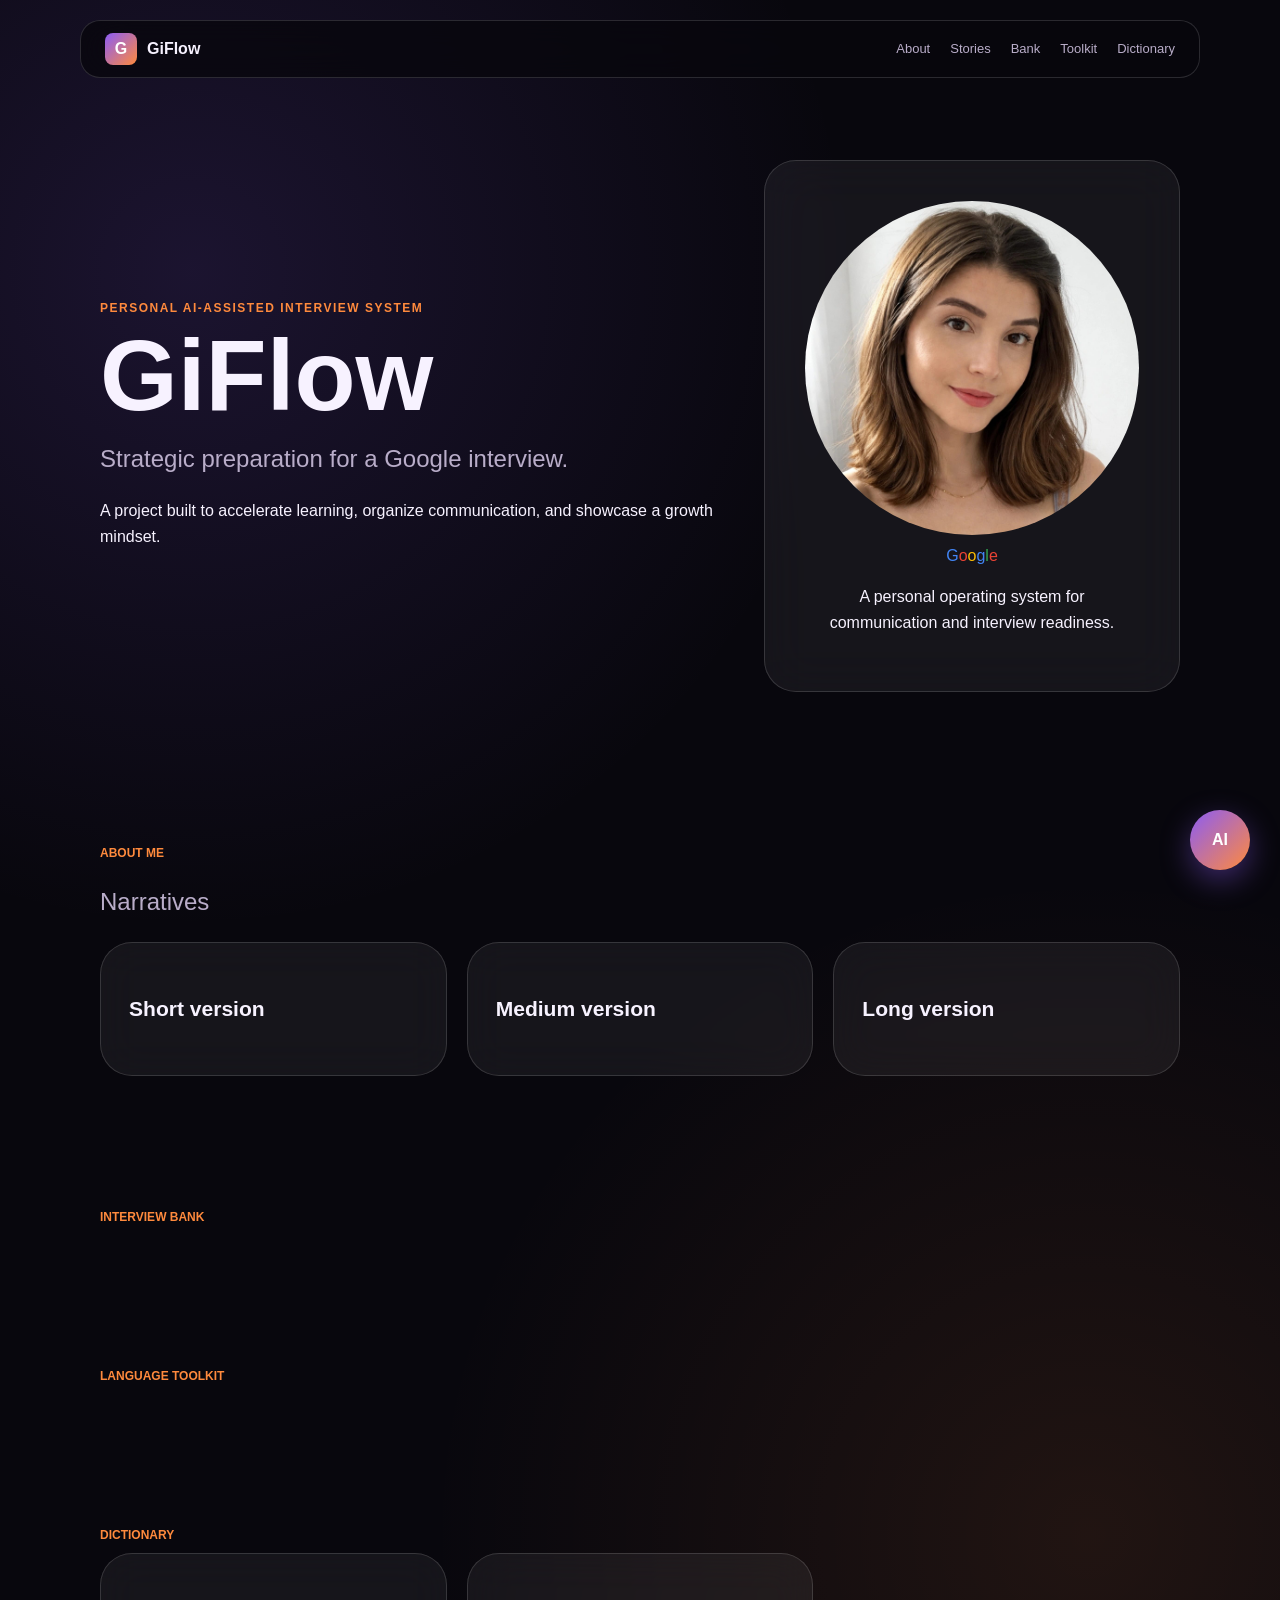
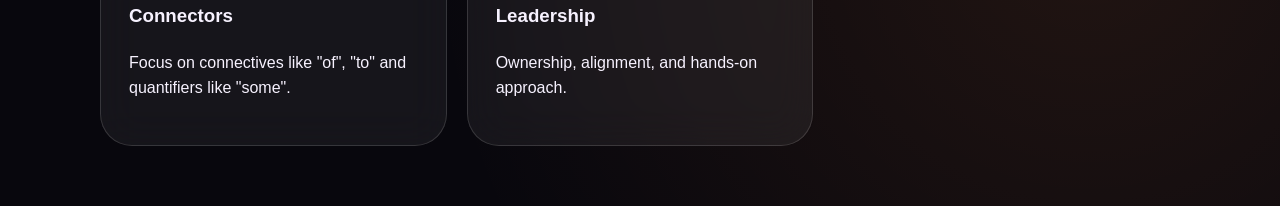
==== index.html @ 220b74be "Update index.html" ====
<!DOCTYPE html>
<html lang="en">

<head>
<meta charset="UTF-8" />
<meta name="viewport" content="width=device-width, initial-scale=1.0" />
<title>GiFlow | AI-Assisted Interview Prep</title>
<link rel="stylesheet" href="static/css/styles.css" />
</head>

<body>

<header class="topbar">
<div class="brand">
<span class="brand-icon">G</span>
<span>GiFlow</span>
</div>
<nav class="nav">
<a href="#about">About</a>
<a href="#stories">Stories</a>
<a href="#interview-bank">Bank</a>
<a href="#language-toolkit">Toolkit</a>
<a href="#dictionary">Dictionary</a>
</nav>
</header>

<main>
<section class="hero">
<div class="hero-content">
<p class="eyebrow">Personal AI-assisted interview system</p>
<h1>GiFlow</h1>
<h2>Strategic preparation for a Google interview.</h2>
<p class="hero-text">
A project built to accelerate learning, organize communication, and showcase a growth mindset.
</p>
</div>
<div class="hero-card">
<div class="profile-photo">
<img src="static/images/fotodeperfil.jpeg" alt="Geovana Calixto"
style="width:100%; height:100%; object-fit:cover; border-radius:50%;">
</div>
<div class="google-logo">
<span class="blue">G</span><span class="red">o</span><span class="yellow">o</span><span
class="blue">g</span><span class="green">l</span><span class="red">e</span>
</div>
<p>A personal operating system for communication and interview readiness.</p>
</div>
</section>

  <!-- NARRATIVAS EXPANSÍVEIS -->
<section class="section" id="about">
  <p class="section-label">About me</p>
  <h2>Narratives</h2>
  <div class="about-grid">
    <details class="glass-card">
      <summary>
        <h3>Short version</h3>
      </summary>
      <p>I am a marketing-driven builder with startup energy and social impact experience.</p>
    </details>
    <details class="glass-card">
      <summary>
        <h3>Medium version</h3>
      </summary>
      <p>UI/UX specialist with an MBA in Web3, focusing on turning ambiguity into structure.</p>
    </details>
    <details class="glass-card">
      <summary>
        <h3>Long version</h3>
      </summary>
      <p>Career development as an OS. Experience with Único Roteiro and relief efforts in RS. Specialist in product
        design and high-quality visual edits.</p>
    </details>
  </div>
</section>

<!-- INTERVIEW BANK & TOOLKIT (CONTAINERS PARA O JS) -->
<section class="section" id="interview-bank">
  <p class="section-label">Interview Bank</p>
  <div class="interview-bank-grid" id="interviewBankGrid">
    <!-- O seu arquivo app.js preencherá aqui -->
  </div>
</section>

<section class="section" id="language-toolkit">
  <p class="section-label">Language Toolkit</p>
  <div class="toolkit-grid" id="languageToolkitGrid">
    <!-- O seu arquivo app.js preencherá aqui -->
  </div>
</section>

<section class="section" id="dictionary">
  <p class="section-label">Dictionary</p>
  <div class="dictionary-grid">
    <div class="glass-card">
      <h3>Connectors</h3>
      <p>Focus on connectives like "of", "to" and quantifiers like "some".</p>
    </div>
    <div class="glass-card">
      <h3>Leadership</h3>
      <p>Ownership, alignment, and hands-on approach.</p>
    </div>
  </div>
</section>

  </main>

<!-- IA MINIMIZADA (FLUTUANTE) -->
<div id="ai-container">
<button id="ai-trigger" class="ai-trigger">
<span>AI</span>
</button>

  <section class="assistant hidden" id="assistant">
  <div class="assistant-header">
    <div class="assistant-avatar"></div>
    <div class="header-info">
      <h3>GiFlow AI</h3>
      <p>Contextual Prep</p>
    </div>
    <button id="close-ai" class="close-btn">&times;</button>
  </div>
  <div class="assistant-modes">
    <button class="mode-btn active" data-mode="bilingual">Bilingual</button>
    <button class="mode-btn" data-mode="english">English</button>
    <button class="mode-btn" data-mode="portuguese">Português</button>
    <button class="mode-btn" data-mode="translate">Translate</button>
  </div>
  <div class="assistant-messages" id="chat-messages">
    <div class="bot-message">Ready to prep!</div>
  </div>
  <form class="assistant-form" id="chat-form">
    <input type="text" id="user-input" placeholder="Ask me..." />
    <button type="submit">Send</button>
  </form>
</section>

  </div>

<script src="static/js/app.js"></script>
</body>

</html>
---- static/css/styles.css ----
:root {
  --bg: #08070d;
  --card: rgba(255, 255, 255, 0.06);
  --card-strong: rgba(255, 255, 255, 0.12);
  --text: #f7f2ff;
  --muted: #b9adc9;
  --purple: #8b5cf6;
  --orange: #ff8a3d;
  --line: rgba(255, 255, 255, 0.14);
}

* {
  box-sizing: border-box;
}

html {
  scroll-behavior: smooth;
}

body {
  margin: 0;
  font-family: 'Inter', Arial, sans-serif;
  color: var(--text);
  background:
    radial-gradient(circle at 15% 15%, rgba(139, 92, 246, 0.15), transparent 35%),
    radial-gradient(circle at 85% 85%, rgba(255, 138, 61, 0.1), transparent 35%),
    #08070d;
  line-height: 1.6;
}

/* TOPBAR / MENU */
.topbar {
  position: fixed;
  top: 20px;
  left: 50%;
  transform: translateX(-50%);
  width: min(1120px, 92%);
  z-index: 1000;
  display: flex;
  justify-content: space-between;
  align-items: center;
  padding: 12px 24px;
  border: 1px solid var(--line);
  border-radius: 20px;
  background: rgba(8, 7, 13, 0.8);
  backdrop-filter: blur(20px);
}

.brand {
  display: flex;
  align-items: center;
  gap: 10px;
  font-weight: 800;
}

.brand-icon {
  width: 32px;
  height: 32px;
  background: linear-gradient(135deg, var(--purple), var(--orange));
  border-radius: 8px;
  display: grid;
  place-items: center;
  color: white;
}

.nav {
  display: flex;
  gap: 20px;
  font-size: 13px;
}

.nav a {
  color: var(--muted);
  text-decoration: none;
  transition: 0.3s;
}

.nav a:hover {
  color: white;
}

/* HERO SECTION */
.hero {
  max-width: 1120px;
  margin: 0 auto;
  padding: 160px 20px 80px;
  display: grid;
  grid-template-columns: 1.2fr 0.8fr;
  gap: 40px;
  align-items: center;
}

.eyebrow {
  color: var(--orange);
  font-weight: 800;
  font-size: 12px;
  text-transform: uppercase;
  letter-spacing: 1.5px;
}

h1 {
  font-size: clamp(48px, 8vw, 100px);
  margin: 10px 0;
  line-height: 0.9;
}

h2 {
  font-size: 24px;
  color: var(--muted);
  font-weight: 400;
  margin-bottom: 20px;
}

/* HERO CARD & PROFILE IMAGE (AJUSTADO E CORRIGIDO) */
.hero-card {
  background: var(--card);
  border: 1px solid var(--line);
  backdrop-filter: blur(24px);
  border-radius: 32px;
  padding: 40px;
  text-align: center;
  display: flex;
  flex-direction: column;
  align-items: center;
  max-width: 420px; /* Trava para o card não esticar */
  width: 100%;
}

.profile-wrapper {
  width: 180px;
  height: 180px;
  border-radius: 50%;
  overflow: hidden; /* Essencial para manter o círculo */
  margin-bottom: 24px;
  border: 3px solid var(--purple);
  box-shadow: 0 0 30px rgba(139, 92, 246, 0.3);
  flex-shrink: 0; /* Impede que o círculo seja esmagado */
}

.profile-img {
  width: 100%;
  height: 100%;
  display: block;
  object-fit: cover; /* Garante que a foto preencha o espaço sem distorcer */
  object-position: center;
}

.google-photo {
  font-size: 32px;
  font-weight: 900;
  margin-bottom: 12px;
}

.blue { color: #4285f4; }
.red { color: #ea4335; }
.yellow { color: #fbbc05; }
.green { color: #34a853; }

/* SECTIONS & GRIDS */
.section {
  max-width: 1120px;
  margin: 0 auto;
  padding: 60px 20px;
}

.section-label {
  color: var(--orange);
  font-weight: 800;
  text-transform: uppercase;
  font-size: 12px;
  margin-bottom: 8px;
}

.about-grid,
.stories-grid,
.dictionary-grid,
.interview-bank-grid,
.toolkit-grid {
  display: grid;
  gap: 20px;
  grid-template-columns: repeat(3, 1fr);
}

/* CARDS GERAIS (ESTILO CHIC) */
.glass-card,
.story-card,
.dictionary-card {
  background: var(--card);
  border: 1px solid var(--line);
  backdrop-filter: blur(20px);
  border-radius: 32px;
  padding: 28px;
  transition: transform 0.3s ease, background 0.3s ease;
}

.story-card:hover {
  transform: translateY(-5px);
  background: var(--card-strong);
}

/* NARRATIVAS EXPANSÍVEIS (DETAILS/SUMMARY) */
details.glass-card {
  cursor: pointer;
  padding: 0;
}

summary {
  list-style: none;
  padding: 28px;
  font-weight: bold;
  font-size: 18px;
  display: flex;
  justify-content: space-between;
  align-items: center;
}

summary::-webkit-details-marker {
  display: none;
}

.details-content {
  padding: 0 28px 28px;
  color: var(--muted);
  font-size: 15px;
}

/* ASSISTENTE IA FLUTUANTE */
.ai-trigger {
  position: fixed;
  bottom: 30px;
  right: 30px;
  width: 60px;
  height: 60px;
  background: linear-gradient(135deg, var(--purple), var(--orange));
  border: none;
  border-radius: 50%;
  cursor: pointer;
  z-index: 1100;
  box-shadow: 0 10px 30px rgba(139, 92, 246, 0.4);
  color: white;
  font-weight: 900;
  font-size: 16px;
}

.assistant {
  position: fixed;
  bottom: 100px;
  right: 30px;
  width: min(360px, 90vw);
  height: 550px;
  display: flex;
  flex-direction: column;
  z-index: 1050;
  border-radius: 32px;
  background: rgba(15, 14, 22, 0.95);
  border: 1px solid var(--line);
  backdrop-filter: blur(25px);
  transition: all 0.4s cubic-bezier(0.175, 0.885, 0.32, 1.275);
}

.assistant.hidden {
  display: none;
  opacity: 0;
  transform: translateY(40px) scale(0.9);
}

.assistant-header {
  padding: 20px;
  border-bottom: 1px solid var(--line);
  display: flex;
  align-items: center;
  gap: 12px;
}

.assistant-avatar {
  width: 40px;
  height: 40px;
  border-radius: 50%;
  background: linear-gradient(var(--orange), var(--purple));
}

.assistant-modes {
  display: grid;
  grid-template-columns: repeat(2, 1fr);
  gap: 8px;
  padding: 12px;
  border-bottom: 1px solid var(--line);
}

.mode-btn {
  background: rgba(255, 255, 255, 0.05);
  border: 1px solid var(--line);
  color: var(--muted);
  border-radius: 12px;
  padding: 8px;
  cursor: pointer;
  font-size: 11px;
  font-weight: 800;
  transition: 0.2s;
}

.mode-btn.active {
  background: linear-gradient(135deg, var(--purple), var(--orange));
  border: none;
  color: white;
}

.assistant-messages {
  flex: 1;
  overflow-y: auto;
  padding: 20px;
  font-size: 14px;
}

.bot-message {
  background: rgba(139, 92, 246, 0.1);
  padding: 12px;
  border-radius: 15px;
  margin-bottom: 12px;
  border: 1px solid rgba(139, 92, 246, 0.2);
}

.assistant-form {
  padding: 15px;
  display: flex;
  gap: 8px;
  border-top: 1px solid var(--line);
}

.assistant-form input {
  flex: 1;
  background: #000;
  border: 1px solid var(--line);
  border-radius: 12px;
  color: white;
  padding: 10px;
  outline: none;
}

.assistant-form button {
  background: var(--purple);
  border: none;
  border-radius: 12px;
  color: white;
  padding: 10px 15px;
  cursor: pointer;
  font-weight: bold;
}

.close-btn {
  margin-left: auto;
  background: none;
  border: none;
  color: var(--muted);
  font-size: 24px;
  cursor: pointer;
}

/* RESPONSIVIDADE */
@media (max-width: 900px) {
  .hero {
    grid-template-columns: 1fr;
    text-align: center;
    padding-top: 120px;
  }

  .about-grid,
  .stories-grid,
  .dictionary-grid,
  .interview-bank-grid,
  .toolkit-grid {
    grid-template-columns: 1fr;
  }

  .topbar {
    padding: 10px 15px;
  }

  .nav {
    gap: 10px;
    font-size: 11px;
  }

  h1 {
    font-size: 56px;
  }
}
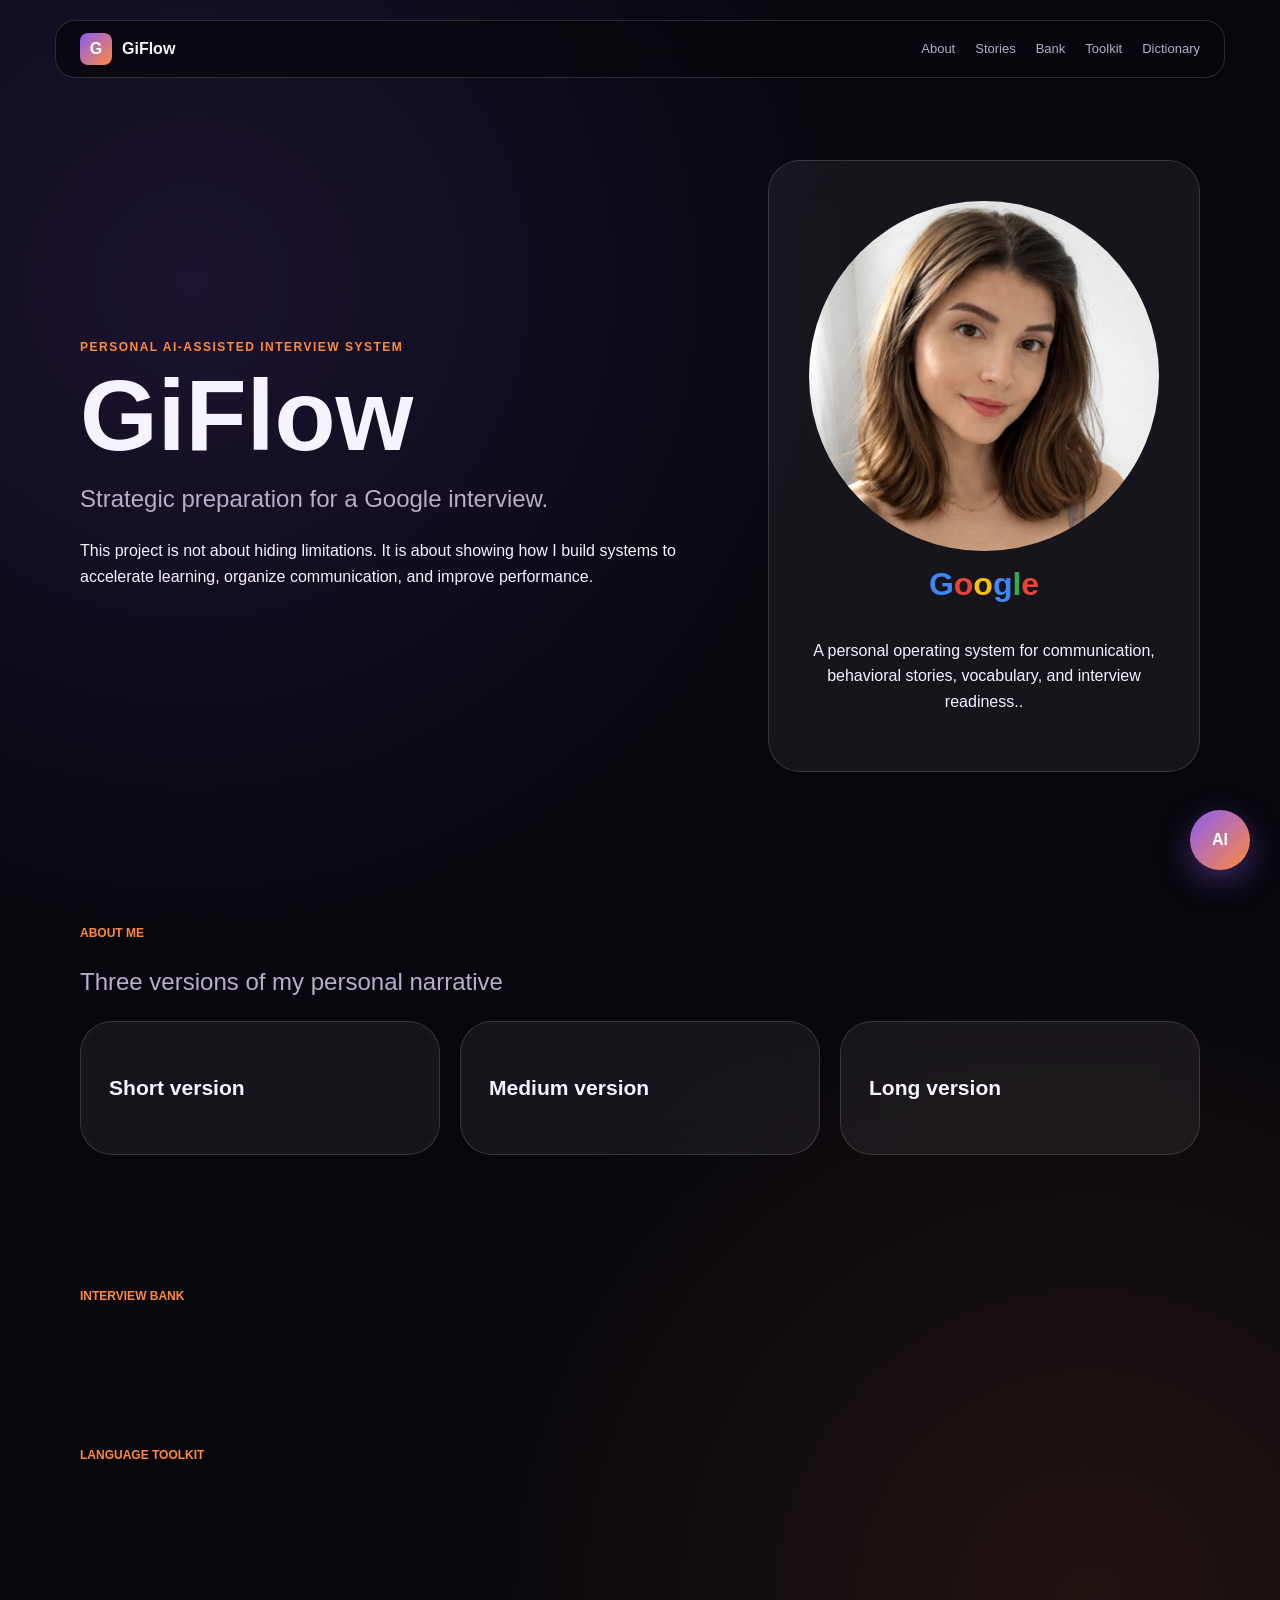
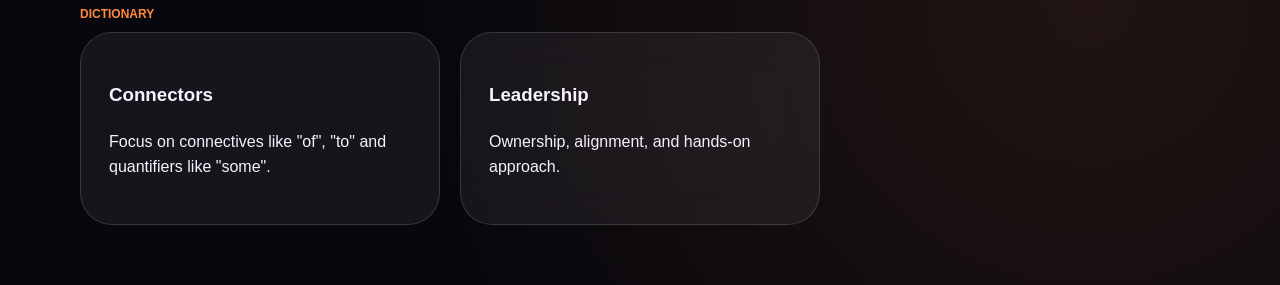
==== commit f3810065: "Revise project overview and personal narratives Updated project description and personal narrative s" ====
--- a/index.html
+++ b/index.html
@@ -31,45 +31,54 @@
 <h1>GiFlow</h1>
 <h2>Strategic preparation for a Google interview.</h2>
 <p class="hero-text">
-A project built to accelerate learning, organize communication, and showcase a growth mindset.
+ This project is not about hiding limitations. It is about showing how I build
+systems to accelerate learning, organize communication, and improve performance.
 </p>
+  
 </div>
 <div class="hero-card">
 <div class="profile-photo">
 <img src="static/images/fotodeperfil.jpeg" alt="Geovana Calixto"
 style="width:100%; height:100%; object-fit:cover; border-radius:50%;">
 </div>
+  
 <div class="google-logo">
 <span class="blue">G</span><span class="red">o</span><span class="yellow">o</span><span
 class="blue">g</span><span class="green">l</span><span class="red">e</span>
 </div>
-<p>A personal operating system for communication and interview readiness.</p>
+  
+<p>A personal operating system for communication, behavioral stories,
+          vocabulary, and interview readiness..</p>
 </div>
 </section>
 
   <!-- NARRATIVAS EXPANSÍVEIS -->
 <section class="section" id="about">
   <p class="section-label">About me</p>
-  <h2>Narratives</h2>
+  <h2>Three versions of my personal narrative</h2>
   <div class="about-grid">
     <details class="glass-card">
       <summary>
         <h3>Short version</h3>
       </summary>
-      <p>I am a marketing-driven builder with startup energy and social impact experience.</p>
+      <p> I am a marketing-driven builder with startup energy, social impact experience,
+            and a growth mindset focused on learning fast and communicating clearly..</p>
     </details>
     <details class="glass-card">
       <summary>
         <h3>Medium version</h3>
       </summary>
-      <p>UI/UX specialist with an MBA in Web3, focusing on turning ambiguity into structure.</p>
+      <p>My background connects marketing, leadership, volunteering, startup environments,
+            and an MBA in Web3. I like turning ambiguity into structure and using technology
+            to learn faster.</p>
     </details>
     <details class="glass-card">
       <summary>
         <h3>Long version</h3>
       </summary>
-      <p>Career development as an OS. Experience with Único Roteiro and relief efforts in RS. Specialist in product
-        design and high-quality visual edits.</p>
+      <p>I see career development as an operating system: goals, feedback loops, practice,
+            vocabulary, stories, and reflection. GiFlow translates that mindset into a practical
+            preparation environment..</p>
     </details>
   </div>
 </section>
--- a/static/css/styles.css
+++ b/static/css/styles.css
@@ -1,174 +1,181 @@
 :root {
-  --bg: #08070d;
-  --card: rgba(255, 255, 255, 0.06);
-  --card-strong: rgba(255, 255, 255, 0.12);
-  --text: #f7f2ff;
-  --muted: #b9adc9;
-  --purple: #8b5cf6;
-  --orange: #ff8a3d;
-  --line: rgba(255, 255, 255, 0.14);
-}
-
-* {
-  box-sizing: border-box;
+--bg: #08070d;
+--card: rgba(255, 255, 255, 0.06);
+--card-strong: rgba(255, 255, 255, 0.12);
+--text: #f7f2ff;
+--muted: #b9adc9;
+--purple: #8b5cf6;
+--orange: #ff8a3d;
+--line: rgba(255, 255, 255, 0.14);
+}
+
+{
+box-sizing: border-box;
 }
 
 html {
-  scroll-behavior: smooth;
+scroll-behavior: smooth;
 }
 
 body {
-  margin: 0;
-  font-family: 'Inter', Arial, sans-serif;
-  color: var(--text);
-  background:
-    radial-gradient(circle at 15% 15%, rgba(139, 92, 246, 0.15), transparent 35%),
-    radial-gradient(circle at 85% 85%, rgba(255, 138, 61, 0.1), transparent 35%),
-    #08070d;
-  line-height: 1.6;
+margin: 0;
+font-family: 'Inter', Arial, sans-serif;
+color: var(--text);
+background:
+radial-gradient(circle at 15% 15%, rgba(139, 92, 246, 0.15), transparent 35%),
+radial-gradient(circle at 85% 85%, rgba(255, 138, 61, 0.1), transparent 35%),
+#08070d;
+line-height: 1.6;
 }
 
 /* TOPBAR / MENU */
 .topbar {
-  position: fixed;
-  top: 20px;
-  left: 50%;
-  transform: translateX(-50%);
-  width: min(1120px, 92%);
-  z-index: 1000;
-  display: flex;
-  justify-content: space-between;
-  align-items: center;
-  padding: 12px 24px;
-  border: 1px solid var(--line);
-  border-radius: 20px;
-  background: rgba(8, 7, 13, 0.8);
-  backdrop-filter: blur(20px);
+position: fixed;
+top: 20px;
+left: 50%;
+transform: translateX(-50%);
+width: min(1120px, 92%);
+z-index: 1000;
+display: flex;
+justify-content: space-between;
+align-items: center;
+padding: 12px 24px;
+border: 1px solid var(--line);
+border-radius: 20px;
+background: rgba(8, 7, 13, 0.8);
+backdrop-filter: blur(20px);
 }
 
 .brand {
-  display: flex;
-  align-items: center;
-  gap: 10px;
-  font-weight: 800;
+display: flex;
+align-items: center;
+gap: 10px;
+font-weight: 800;
 }
 
 .brand-icon {
-  width: 32px;
-  height: 32px;
-  background: linear-gradient(135deg, var(--purple), var(--orange));
-  border-radius: 8px;
-  display: grid;
-  place-items: center;
-  color: white;
+width: 32px;
+height: 32px;
+background: linear-gradient(135deg, var(--purple), var(--orange));
+border-radius: 8px;
+display: grid;
+place-items: center;
+color: white;
 }
 
 .nav {
-  display: flex;
-  gap: 20px;
-  font-size: 13px;
+display: flex;
+gap: 20px;
+font-size: 13px;
 }
 
 .nav a {
-  color: var(--muted);
-  text-decoration: none;
-  transition: 0.3s;
+color: var(--muted);
+text-decoration: none;
+transition: 0.3s;
 }
 
 .nav a:hover {
-  color: white;
+color: white;
 }
 
 /* HERO SECTION */
 .hero {
-  max-width: 1120px;
-  margin: 0 auto;
-  padding: 160px 20px 80px;
-  display: grid;
-  grid-template-columns: 1.2fr 0.8fr;
-  gap: 40px;
-  align-items: center;
+max-width: 1120px;
+margin: 0 auto;
+padding: 160px 20px 80px;
+display: grid;
+grid-template-columns: 1.2fr 0.8fr;
+gap: 40px;
+align-items: center;
 }
 
 .eyebrow {
-  color: var(--orange);
-  font-weight: 800;
-  font-size: 12px;
-  text-transform: uppercase;
-  letter-spacing: 1.5px;
+color: var(--orange);
+font-weight: 800;
+font-size: 12px;
+text-transform: uppercase;
+letter-spacing: 1.5px;
 }
 
 h1 {
-  font-size: clamp(48px, 8vw, 100px);
-  margin: 10px 0;
-  line-height: 0.9;
+font-size: clamp(48px, 8vw, 100px);
+margin: 10px 0;
+line-height: 0.9;
 }
 
 h2 {
-  font-size: 24px;
-  color: var(--muted);
-  font-weight: 400;
-  margin-bottom: 20px;
-}
-
-/* HERO CARD & PROFILE IMAGE (AJUSTADO E CORRIGIDO) */
+font-size: 24px;
+color: var(--muted);
+font-weight: 400;
+margin-bottom: 20px;
+}
+
+/* HERO CARD & PROFILE IMAGE (O AJUSTE DA FOTO) */
 .hero-card {
-  background: var(--card);
-  border: 1px solid var(--line);
-  backdrop-filter: blur(24px);
-  border-radius: 32px;
-  padding: 40px;
-  text-align: center;
-  display: flex;
-  flex-direction: column;
-  align-items: center;
-  max-width: 420px; /* Trava para o card não esticar */
-  width: 100%;
+background: var(--card);
+border: 1px solid var(--line);
+backdrop-filter: blur(24px);
+border-radius: 32px;
+padding: 40px;
+text-align: center;
+display: flex;
+flex-direction: column;
+align-items: center;
 }
 
 .profile-wrapper {
-  width: 180px;
-  height: 180px;
-  border-radius: 50%;
-  overflow: hidden; /* Essencial para manter o círculo */
-  margin-bottom: 24px;
-  border: 3px solid var(--purple);
-  box-shadow: 0 0 30px rgba(139, 92, 246, 0.3);
-  flex-shrink: 0; /* Impede que o círculo seja esmagado */
+width: 180px;
+height: 180px;
+border-radius: 50%;
+overflow: hidden;
+margin-bottom: 24px;
+border: 3px solid var(--purple);
+box-shadow: 0 0 30px rgba(139, 92, 246, 0.3);
 }
 
 .profile-img {
-  width: 100%;
-  height: 100%;
-  display: block;
-  object-fit: cover; /* Garante que a foto preencha o espaço sem distorcer */
-  object-position: center;
-}
-
-.google-photo {
-  font-size: 32px;
-  font-weight: 900;
-  margin-bottom: 12px;
-}
-
-.blue { color: #4285f4; }
-.red { color: #ea4335; }
-.yellow { color: #fbbc05; }
-.green { color: #34a853; }
+width: 100%;
+height: 100%;
+object-fit: cover;
+object-position: center;
+}
+
+.google-logo {
+font-size: 32px;
+font-weight: 900;
+margin-bottom: 12px;
+}
+
+.blue {
+color: #4285f4;
+}
+
+.red {
+color: #ea4335;
+}
+
+.yellow {
+color: #fbbc05;
+}
+
+.green {
+color: #34a853;
+}
 
 /* SECTIONS & GRIDS */
 .section {
-  max-width: 1120px;
-  margin: 0 auto;
-  padding: 60px 20px;
+max-width: 1120px;
+margin: 0 auto;
+padding: 60px 20px;
 }
 
 .section-label {
-  color: var(--orange);
-  font-weight: 800;
-  text-transform: uppercase;
-  font-size: 12px;
-  margin-bottom: 8px;
+color: var(--orange);
+font-weight: 800;
+text-transform: uppercase;
+font-size: 12px;
+margin-bottom: 8px;
 }
 
 .about-grid,
@@ -176,212 +183,213 @@
 .dictionary-grid,
 .interview-bank-grid,
 .toolkit-grid {
-  display: grid;
-  gap: 20px;
-  grid-template-columns: repeat(3, 1fr);
+display: grid;
+gap: 20px;
+grid-template-columns: repeat(3, 1fr);
 }
 
 /* CARDS GERAIS (ESTILO CHIC) */
 .glass-card,
 .story-card,
 .dictionary-card {
-  background: var(--card);
-  border: 1px solid var(--line);
-  backdrop-filter: blur(20px);
-  border-radius: 32px;
-  padding: 28px;
-  transition: transform 0.3s ease, background 0.3s ease;
+background: var(--card);
+border: 1px solid var(--line);
+backdrop-filter: blur(20px);
+border-radius: 32px;
+padding: 28px;
+transition: transform 0.3s ease, background 0.3s ease;
 }
 
 .story-card:hover {
-  transform: translateY(-5px);
-  background: var(--card-strong);
+transform: translateY(-5px);
+background: var(--card-strong);
 }
 
 /* NARRATIVAS EXPANSÍVEIS (DETAILS/SUMMARY) */
 details.glass-card {
-  cursor: pointer;
-  padding: 0;
+cursor: pointer;
+padding: 0;
 }
 
 summary {
-  list-style: none;
-  padding: 28px;
-  font-weight: bold;
-  font-size: 18px;
-  display: flex;
-  justify-content: space-between;
-  align-items: center;
+list-style: none;
+padding: 28px;
+font-weight: bold;
+font-size: 18px;
+display: flex;
+justify-content: space-between;
+align-items: center;
 }
 
 summary::-webkit-details-marker {
-  display: none;
+display: none;
 }
 
 .details-content {
-  padding: 0 28px 28px;
-  color: var(--muted);
-  font-size: 15px;
-}
-
-/* ASSISTENTE IA FLUTUANTE */
+padding: 0 28px 28px;
+color: var(--muted);
+font-size: 15px;
+}
+
+/* ASSISTENTE IA FLUTUANTE (MAXIMIZA/MINIMIZA) */
 .ai-trigger {
-  position: fixed;
-  bottom: 30px;
-  right: 30px;
-  width: 60px;
-  height: 60px;
-  background: linear-gradient(135deg, var(--purple), var(--orange));
-  border: none;
-  border-radius: 50%;
-  cursor: pointer;
-  z-index: 1100;
-  box-shadow: 0 10px 30px rgba(139, 92, 246, 0.4);
-  color: white;
-  font-weight: 900;
-  font-size: 16px;
+position: fixed;
+bottom: 30px;
+right: 30px;
+width: 60px;
+height: 60px;
+background: linear-gradient(135deg, var(--purple), var(--orange));
+border: none;
+border-radius: 50%;
+cursor: pointer;
+z-index: 1100;
+box-shadow: 0 10px 30px rgba(139, 92, 246, 0.4);
+color: white;
+font-weight: 900;
+font-size: 16px;
 }
 
 .assistant {
-  position: fixed;
-  bottom: 100px;
-  right: 30px;
-  width: min(360px, 90vw);
-  height: 550px;
-  display: flex;
-  flex-direction: column;
-  z-index: 1050;
-  border-radius: 32px;
-  background: rgba(15, 14, 22, 0.95);
-  border: 1px solid var(--line);
-  backdrop-filter: blur(25px);
-  transition: all 0.4s cubic-bezier(0.175, 0.885, 0.32, 1.275);
+position: fixed;
+bottom: 100px;
+right: 30px;
+width: min(360px, 90vw);
+height: 550px;
+display: flex;
+flex-direction: column;
+z-index: 1050;
+border-radius: 32px;
+background: rgba(15, 14, 22, 0.95);
+border: 1px solid var(--line);
+backdrop-filter: blur(25px);
+transition: all 0.4s cubic-bezier(0.175, 0.885, 0.32, 1.275);
 }
 
 .assistant.hidden {
-  display: none;
-  opacity: 0;
-  transform: translateY(40px) scale(0.9);
+display: none;
+opacity: 0;
+transform: translateY(40px) scale(0.9);
 }
 
 .assistant-header {
-  padding: 20px;
-  border-bottom: 1px solid var(--line);
-  display: flex;
-  align-items: center;
-  gap: 12px;
+padding: 20px;
+border-bottom: 1px solid var(--line);
+display: flex;
+align-items: center;
+gap: 12px;
 }
 
 .assistant-avatar {
-  width: 40px;
-  height: 40px;
-  border-radius: 50%;
-  background: linear-gradient(var(--orange), var(--purple));
-}
-
+width: 40px;
+height: 40px;
+border-radius: 50%;
+background: linear-gradient(var(--orange), var(--purple));
+}
+
+/* BOTÕES DE IDIOMA (GRID AJUSTADO) */
 .assistant-modes {
-  display: grid;
-  grid-template-columns: repeat(2, 1fr);
-  gap: 8px;
-  padding: 12px;
-  border-bottom: 1px solid var(--line);
+display: grid;
+grid-template-columns: repeat(2, 1fr);
+gap: 8px;
+padding: 12px;
+border-bottom: 1px solid var(--line);
 }
 
 .mode-btn {
-  background: rgba(255, 255, 255, 0.05);
-  border: 1px solid var(--line);
-  color: var(--muted);
-  border-radius: 12px;
-  padding: 8px;
-  cursor: pointer;
-  font-size: 11px;
-  font-weight: 800;
-  transition: 0.2s;
+background: rgba(255, 255, 255, 0.05);
+border: 1px solid var(--line);
+color: var(--muted);
+border-radius: 12px;
+padding: 8px;
+cursor: pointer;
+font-size: 11px;
+font-weight: 800;
+transition: 0.2s;
 }
 
 .mode-btn.active {
-  background: linear-gradient(135deg, var(--purple), var(--orange));
-  border: none;
-  color: white;
+background: linear-gradient(135deg, var(--purple), var(--orange));
+border: none;
+color: white;
 }
 
 .assistant-messages {
-  flex: 1;
-  overflow-y: auto;
-  padding: 20px;
-  font-size: 14px;
+flex: 1;
+overflow-y: auto;
+padding: 20px;
+font-size: 14px;
 }
 
 .bot-message {
-  background: rgba(139, 92, 246, 0.1);
-  padding: 12px;
-  border-radius: 15px;
-  margin-bottom: 12px;
-  border: 1px solid rgba(139, 92, 246, 0.2);
+background: rgba(139, 92, 246, 0.1);
+padding: 12px;
+border-radius: 15px;
+margin-bottom: 12px;
+border: 1px solid rgba(139, 92, 246, 0.2);
 }
 
 .assistant-form {
-  padding: 15px;
-  display: flex;
-  gap: 8px;
-  border-top: 1px solid var(--line);
+padding: 15px;
+display: flex;
+gap: 8px;
+border-top: 1px solid var(--line);
 }
 
 .assistant-form input {
-  flex: 1;
-  background: #000;
-  border: 1px solid var(--line);
-  border-radius: 12px;
-  color: white;
-  padding: 10px;
-  outline: none;
+flex: 1;
+background: #000;
+border: 1px solid var(--line);
+border-radius: 12px;
+color: white;
+padding: 10px;
+outline: none;
 }
 
 .assistant-form button {
-  background: var(--purple);
-  border: none;
-  border-radius: 12px;
-  color: white;
-  padding: 10px 15px;
-  cursor: pointer;
-  font-weight: bold;
+background: var(--purple);
+border: none;
+border-radius: 12px;
+color: white;
+padding: 10px 15px;
+cursor: pointer;
+font-weight: bold;
 }
 
 .close-btn {
-  margin-left: auto;
-  background: none;
-  border: none;
-  color: var(--muted);
-  font-size: 24px;
-  cursor: pointer;
+margin-left: auto;
+background: none;
+border: none;
+color: var(--muted);
+font-size: 24px;
+cursor: pointer;
 }
 
 /* RESPONSIVIDADE */
 @media (max-width: 900px) {
-  .hero {
-    grid-template-columns: 1fr;
-    text-align: center;
-    padding-top: 120px;
-  }
-
-  .about-grid,
-  .stories-grid,
-  .dictionary-grid,
-  .interview-bank-grid,
-  .toolkit-grid {
-    grid-template-columns: 1fr;
-  }
-
-  .topbar {
-    padding: 10px 15px;
-  }
-
-  .nav {
-    gap: 10px;
-    font-size: 11px;
-  }
-
-  h1 {
-    font-size: 56px;
-  }
-}
+.hero {
+grid-template-columns: 1fr;
+text-align: center;
+padding-top: 120px;
+}
+
+.about-grid,
+.stories-grid,
+.dictionary-grid,
+.interview-bank-grid,
+.toolkit-grid {
+grid-template-columns: 1fr;
+}
+
+.topbar {
+padding: 10px 15px;
+}
+
+.nav {
+gap: 10px;
+font-size: 11px;
+}
+
+h1 {
+font-size: 56px;
+}
+}
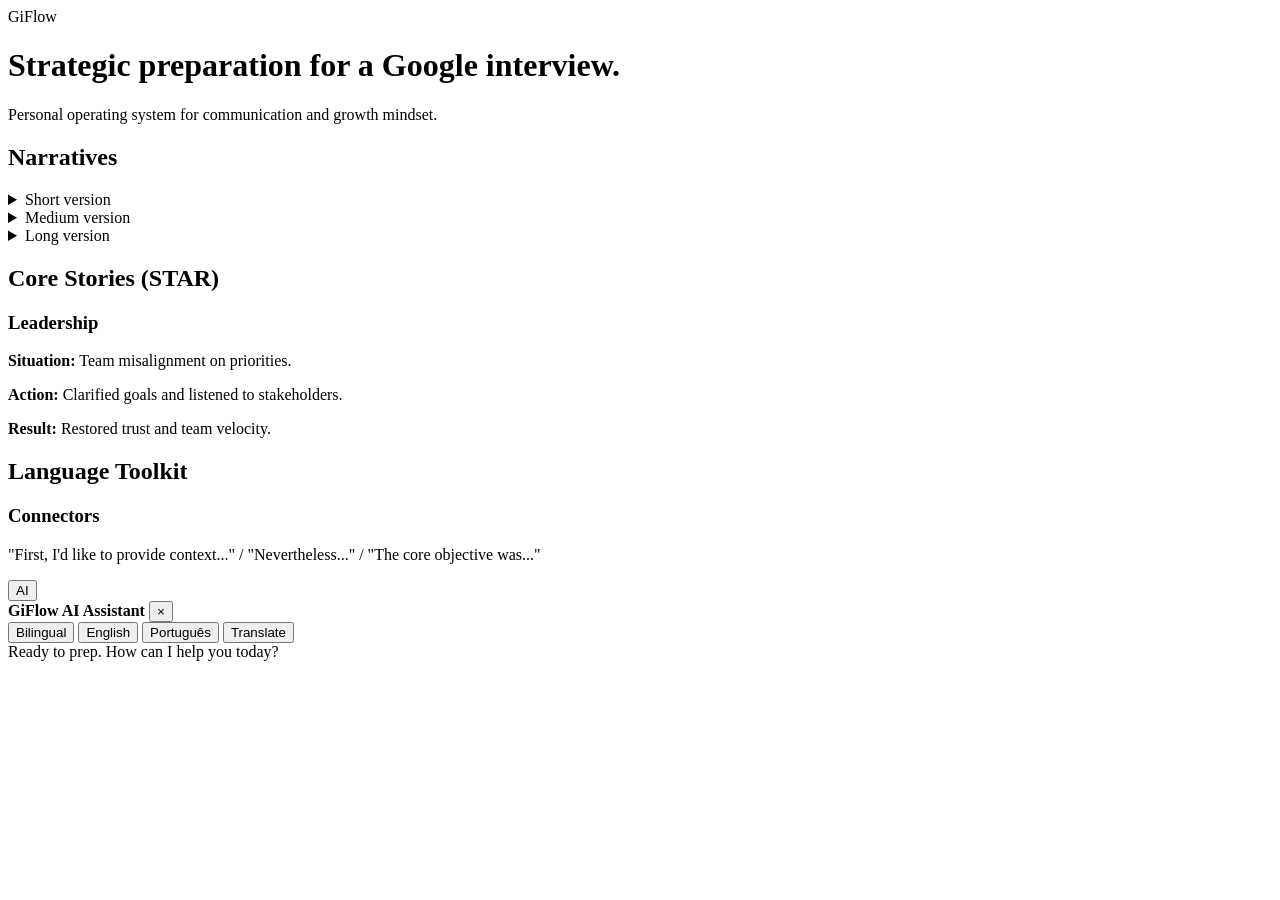
==== commit 38bc55e2: "Update index.html" ====
--- a/index.html
+++ b/index.html
@@ -1,152 +1,85 @@
 <!DOCTYPE html>
 <html lang="en">
-
 <head>
-<meta charset="UTF-8" />
-<meta name="viewport" content="width=device-width, initial-scale=1.0" />
-<title>GiFlow | AI-Assisted Interview Prep</title>
-<link rel="stylesheet" href="static/css/styles.css" />
+    <meta charset="UTF-8">
+    <meta name="viewport" content="width=device-width, initial-scale=1.0">
+    <title>GiFlow | Google Prep OS</title>
+    <link rel="stylesheet" href="style.css">
 </head>
-
 <body>
 
-<header class="topbar">
-<div class="brand">
-<span class="brand-icon">G</span>
-<span>GiFlow</span>
-</div>
-<nav class="nav">
-<a href="#about">About</a>
-<a href="#stories">Stories</a>
-<a href="#interview-bank">Bank</a>
-<a href="#language-toolkit">Toolkit</a>
-<a href="#dictionary">Dictionary</a>
-</nav>
-</header>
+    <header class="main-header">
+        <div class="brand">GiFlow</div>
+        <h1>Strategic preparation for a Google interview.</h1>
+        <p class="hero-desc">Personal operating system for communication and growth mindset.</p>
+    </header>
 
-<main>
-<section class="hero">
-<div class="hero-content">
-<p class="eyebrow">Personal AI-assisted interview system</p>
-<h1>GiFlow</h1>
-<h2>Strategic preparation for a Google interview.</h2>
-<p class="hero-text">
- This project is not about hiding limitations. It is about showing how I build
-systems to accelerate learning, organize communication, and improve performance.
-</p>
-  
-</div>
-<div class="hero-card">
-<div class="profile-photo">
-<img src="static/images/fotodeperfil.jpeg" alt="Geovana Calixto"
-style="width:100%; height:100%; object-fit:cover; border-radius:50%;">
-</div>
-  
-<div class="google-logo">
-<span class="blue">G</span><span class="red">o</span><span class="yellow">o</span><span
-class="blue">g</span><span class="green">l</span><span class="red">e</span>
-</div>
-  
-<p>A personal operating system for communication, behavioral stories,
-          vocabulary, and interview readiness..</p>
-</div>
-</section>
+    <main class="content-container">
+        <section class="section">
+            <h2 class="label">Narratives</h2>
+            
+            <details class="expand-card">
+                <summary>Short version</summary>
+                <div class="card-body">
+                    <p>I am a marketing-driven builder with startup energy, social impact experience, and a growth mindset focused on learning fast.</p>
+                </div>
+            </details>
 
-  <!-- NARRATIVAS EXPANSÍVEIS -->
-<section class="section" id="about">
-  <p class="section-label">About me</p>
-  <h2>Three versions of my personal narrative</h2>
-  <div class="about-grid">
-    <details class="glass-card">
-      <summary>
-        <h3>Short version</h3>
-      </summary>
-      <p> I am a marketing-driven builder with startup energy, social impact experience,
-            and a growth mindset focused on learning fast and communicating clearly..</p>
-    </details>
-    <details class="glass-card">
-      <summary>
-        <h3>Medium version</h3>
-      </summary>
-      <p>My background connects marketing, leadership, volunteering, startup environments,
-            and an MBA in Web3. I like turning ambiguity into structure and using technology
-            to learn faster.</p>
-    </details>
-    <details class="glass-card">
-      <summary>
-        <h3>Long version</h3>
-      </summary>
-      <p>I see career development as an operating system: goals, feedback loops, practice,
-            vocabulary, stories, and reflection. GiFlow translates that mindset into a practical
-            preparation environment..</p>
-    </details>
-  </div>
-</section>
+            <details class="expand-card">
+                <summary>Medium version</summary>
+                <div class="card-body">
+                    <p>My background connects marketing, leadership, and volunteering. With an MBA in Web3, I like turning ambiguity into structure and scale.</p>
+                </div>
+            </details>
 
-<!-- INTERVIEW BANK & TOOLKIT (CONTAINERS PARA O JS) -->
-<section class="section" id="interview-bank">
-  <p class="section-label">Interview Bank</p>
-  <div class="interview-bank-grid" id="interviewBankGrid">
-    <!-- O seu arquivo app.js preencherá aqui -->
-  </div>
-</section>
+            <details class="expand-card">
+                <summary>Long version</summary>
+                <div class="card-body">
+                    <p>I see career development as an OS. From rebranding Único Roteiro to leading humanitarian design efforts in RS, I specialize in UI/UX and strategic product growth.</p>
+                </div>
+            </details>
+        </section>
 
-<section class="section" id="language-toolkit">
-  <p class="section-label">Language Toolkit</p>
-  <div class="toolkit-grid" id="languageToolkitGrid">
-    <!-- O seu arquivo app.js preencherá aqui -->
-  </div>
-</section>
+        <section class="section">
+            <h2 class="label">Core Stories (STAR)</h2>
+            <div class="grid-layout">
+                <div class="static-card">
+                    <h3>Leadership</h3>
+                    <p><strong>Situation:</strong> Team misalignment on priorities.</p>
+                    <p><strong>Action:</strong> Clarified goals and listened to stakeholders.</p>
+                    <p><strong>Result:</strong> Restored trust and team velocity.</p>
+                </div>
+            </div>
+        </section>
 
-<section class="section" id="dictionary">
-  <p class="section-label">Dictionary</p>
-  <div class="dictionary-grid">
-    <div class="glass-card">
-      <h3>Connectors</h3>
-      <p>Focus on connectives like "of", "to" and quantifiers like "some".</p>
+        <section class="section">
+            <h2 class="label">Language Toolkit</h2>
+            <div class="grid-layout">
+                <div class="static-card">
+                    <h3>Connectors</h3>
+                    <p>"First, I'd like to provide context..." / "Nevertheless..." / "The core objective was..."</p>
+                </div>
+            </div>
+        </section>
+    </main>
+
+    <div id="ai-wrapper">
+        <button id="ai-btn" class="ai-trigger-icon">AI</button>
+        <div id="ai-window" class="ai-panel hidden">
+            <div class="ai-header">
+                <strong>GiFlow AI Assistant</strong>
+                <button id="ai-close">&times;</button>
+            </div>
+            <div class="ai-modes">
+                <button class="m-btn active">Bilingual</button>
+                <button class="m-btn">English</button>
+                <button class="m-btn">Português</button>
+                <button class="m-btn">Translate</button>
+            </div>
+            <div class="ai-chat">Ready to prep. How can I help you today?</div>
+        </div>
     </div>
-    <div class="glass-card">
-      <h3>Leadership</h3>
-      <p>Ownership, alignment, and hands-on approach.</p>
-    </div>
-  </div>
-</section>
 
-  </main>
-
-<!-- IA MINIMIZADA (FLUTUANTE) -->
-<div id="ai-container">
-<button id="ai-trigger" class="ai-trigger">
-<span>AI</span>
-</button>
-
-  <section class="assistant hidden" id="assistant">
-  <div class="assistant-header">
-    <div class="assistant-avatar"></div>
-    <div class="header-info">
-      <h3>GiFlow AI</h3>
-      <p>Contextual Prep</p>
-    </div>
-    <button id="close-ai" class="close-btn">&times;</button>
-  </div>
-  <div class="assistant-modes">
-    <button class="mode-btn active" data-mode="bilingual">Bilingual</button>
-    <button class="mode-btn" data-mode="english">English</button>
-    <button class="mode-btn" data-mode="portuguese">Português</button>
-    <button class="mode-btn" data-mode="translate">Translate</button>
-  </div>
-  <div class="assistant-messages" id="chat-messages">
-    <div class="bot-message">Ready to prep!</div>
-  </div>
-  <form class="assistant-form" id="chat-form">
-    <input type="text" id="user-input" placeholder="Ask me..." />
-    <button type="submit">Send</button>
-  </form>
-</section>
-
-  </div>
-
-<script src="static/js/app.js"></script>
+    <script src="app.js"></script>
 </body>
-
-</html> 
+</html>
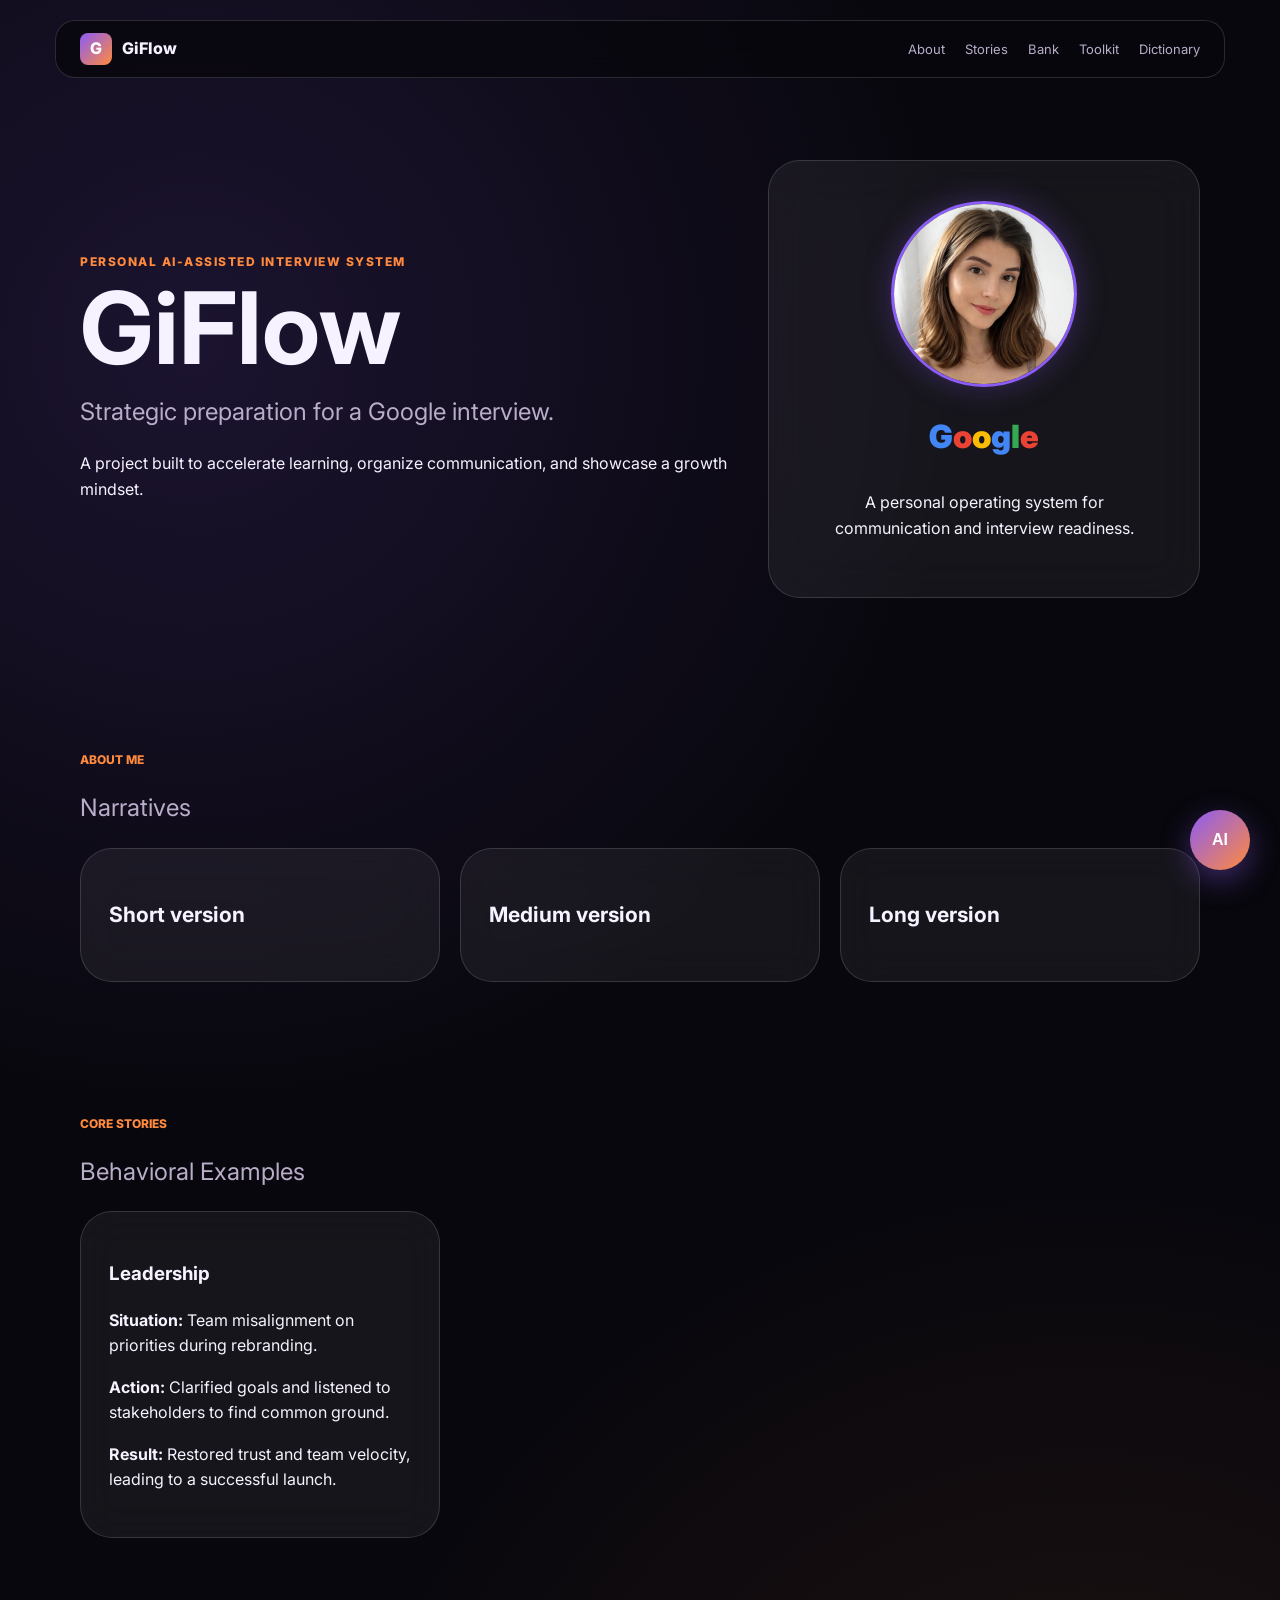
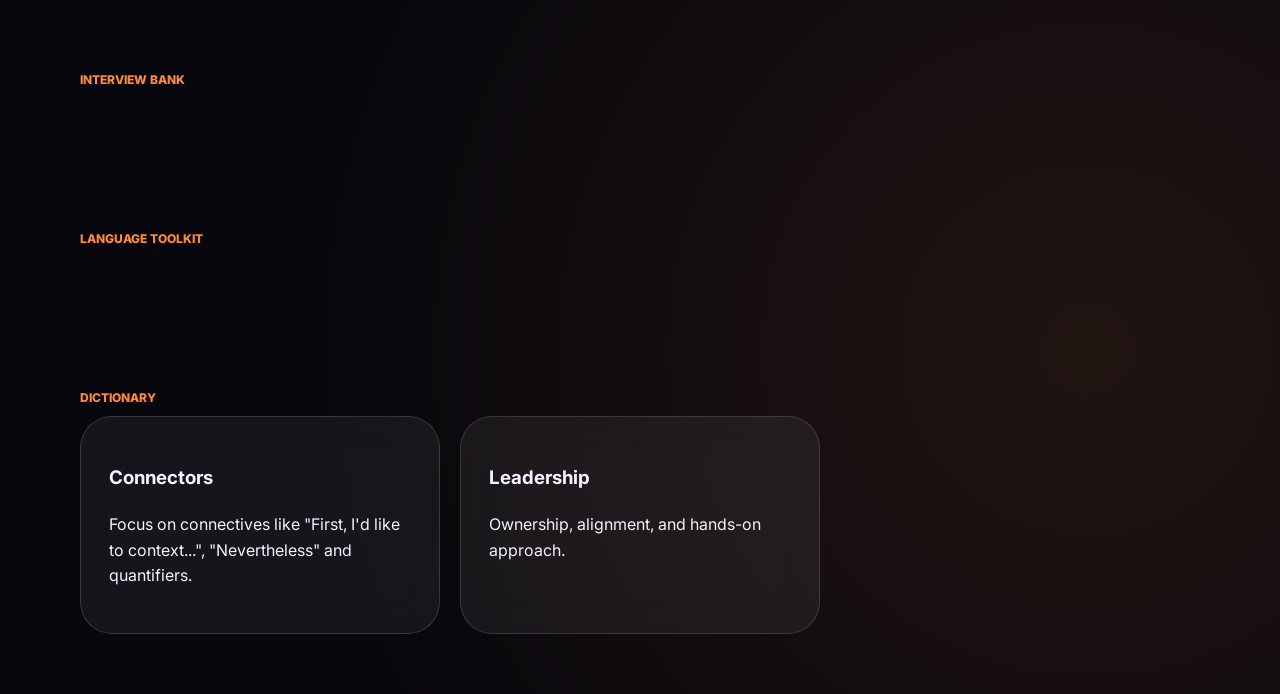
==== commit 79bd907f: "Update index.html" ====
--- a/index.html
+++ b/index.html
@@ -1,85 +1,141 @@
 <!DOCTYPE html>
 <html lang="en">
+
 <head>
-    <meta charset="UTF-8">
-    <meta name="viewport" content="width=device-width, initial-scale=1.0">
-    <title>GiFlow | Google Prep OS</title>
-    <link rel="stylesheet" href="style.css">
+    <meta charset="UTF-8" />
+    <meta name="viewport" content="width=device-width, initial-scale=1.0" />
+    <title>GiFlow | AI-Assisted Interview Prep</title>
+    <link rel="stylesheet" href="static/css/styles.css" />
+    <link href="https://fonts.googleapis.com/css2?family=Inter:wght@400;700;800;900&display=swap" rel="stylesheet">
 </head>
+
 <body>
 
-    <header class="main-header">
-        <div class="brand">GiFlow</div>
-        <h1>Strategic preparation for a Google interview.</h1>
-        <p class="hero-desc">Personal operating system for communication and growth mindset.</p>
+    <header class="topbar">
+        <div class="brand">
+            <span class="brand-icon">G</span>
+            <span>GiFlow</span>
+        </div>
+        <nav class="nav">
+            <a href="#about">About</a>
+            <a href="#stories">Stories</a>
+            <a href="#interview-bank">Bank</a>
+            <a href="#language-toolkit">Toolkit</a>
+            <a href="#dictionary">Dictionary</a>
+        </nav>
     </header>
 
-    <main class="content-container">
-        <section class="section">
-            <h2 class="label">Narratives</h2>
-            
-            <details class="expand-card">
-                <summary>Short version</summary>
-                <div class="card-body">
-                    <p>I am a marketing-driven builder with startup energy, social impact experience, and a growth mindset focused on learning fast.</p>
+    <main>
+        <section class="hero">
+            <div class="hero-content">
+                <p class="eyebrow">Personal AI-assisted interview system</p>
+                <h1>GiFlow</h1>
+                <h2>Strategic preparation for a Google interview.</h2>
+                <p class="hero-text">
+                    A project built to accelerate learning, organize communication, and showcase a growth mindset.
+                </p>
+            </div>
+            <div class="hero-card">
+                <div class="profile-wrapper">
+                    <img src="static/images/fotodeperfil.jpeg" alt="Geovana Calixto" class="profile-img">
                 </div>
-            </details>
-
-            <details class="expand-card">
-                <summary>Medium version</summary>
-                <div class="card-body">
-                    <p>My background connects marketing, leadership, and volunteering. With an MBA in Web3, I like turning ambiguity into structure and scale.</p>
+                <div class="google-logo">
+                    <span class="blue">G</span><span class="red">o</span><span class="yellow">o</span><span class="blue">g</span><span class="green">l</span><span class="red">e</span>
                 </div>
-            </details>
-
-            <details class="expand-card">
-                <summary>Long version</summary>
-                <div class="card-body">
-                    <p>I see career development as an OS. From rebranding Único Roteiro to leading humanitarian design efforts in RS, I specialize in UI/UX and strategic product growth.</p>
-                </div>
-            </details>
-        </section>
-
-        <section class="section">
-            <h2 class="label">Core Stories (STAR)</h2>
-            <div class="grid-layout">
-                <div class="static-card">
-                    <h3>Leadership</h3>
-                    <p><strong>Situation:</strong> Team misalignment on priorities.</p>
-                    <p><strong>Action:</strong> Clarified goals and listened to stakeholders.</p>
-                    <p><strong>Result:</strong> Restored trust and team velocity.</p>
-                </div>
+                <p>A personal operating system for communication and interview readiness.</p>
             </div>
         </section>
 
-        <section class="section">
-            <h2 class="label">Language Toolkit</h2>
-            <div class="grid-layout">
-                <div class="static-card">
+        <section class="section" id="about">
+            <p class="section-label">About me</p>
+            <h2>Narratives</h2>
+            <div class="about-grid">
+                <details class="glass-card">
+                    <summary><h3>Short version</h3></summary>
+                    <div class="details-content">
+                        <p>I am a marketing-driven builder with startup energy, social impact experience, and a growth mindset focused on learning fast.</p>
+                    </div>
+                </details>
+                <details class="glass-card">
+                    <summary><h3>Medium version</h3></summary>
+                    <div class="details-content">
+                        <p>UI/UX specialist with an MBA in Web3, focusing on turning ambiguity into structure and scale. I bridge the gap between creative design and business goals.</p>
+                    </div>
+                </details>
+                <details class="glass-card">
+                    <summary><h3>Long version</h3></summary>
+                    <div class="details-content">
+                        <p>Career development as an OS. Experience with Único Roteiro and relief efforts in RS. I specialize in UI/UX and strategic product growth, using a minimalist and authentic aesthetic to solve complex problems.</p>
+                    </div>
+                </details>
+            </div>
+        </section>
+
+        <section class="section" id="stories">
+            <p class="section-label">Core stories</p>
+            <h2>Behavioral Examples</h2>
+            <div class="stories-grid">
+                <div class="story-card">
+                    <h3>Leadership</h3>
+                    <p><strong>Situation:</strong> Team misalignment on priorities during rebranding.</p>
+                    <p><strong>Action:</strong> Clarified goals and listened to stakeholders to find common ground.</p>
+                    <p><strong>Result:</strong> Restored trust and team velocity, leading to a successful launch.</p>
+                </div>
+                </div>
+        </section>
+
+        <section class="section" id="interview-bank">
+            <p class="section-label">Interview Bank</p>
+            <div class="interview-bank-grid" id="interviewBankGrid"></div>
+        </section>
+
+        <section class="section" id="language-toolkit">
+            <p class="section-label">Language Toolkit</p>
+            <div class="toolkit-grid" id="languageToolkitGrid"></div>
+        </section>
+
+        <section class="section" id="dictionary">
+            <p class="section-label">Dictionary</p>
+            <div class="dictionary-grid">
+                <div class="glass-card">
                     <h3>Connectors</h3>
-                    <p>"First, I'd like to provide context..." / "Nevertheless..." / "The core objective was..."</p>
+                    <p>Focus on connectives like "First, I'd like to context...", "Nevertheless" and quantifiers.</p>
+                </div>
+                <div class="glass-card">
+                    <h3>Leadership</h3>
+                    <p>Ownership, alignment, and hands-on approach.</p>
                 </div>
             </div>
         </section>
     </main>
 
-    <div id="ai-wrapper">
-        <button id="ai-btn" class="ai-trigger-icon">AI</button>
-        <div id="ai-window" class="ai-panel hidden">
-            <div class="ai-header">
-                <strong>GiFlow AI Assistant</strong>
-                <button id="ai-close">&times;</button>
+    <div id="ai-container">
+        <button id="ai-trigger" class="ai-trigger"><span>AI</span></button>
+        <section class="assistant hidden" id="assistant">
+            <div class="assistant-header">
+                <div class="assistant-avatar"></div>
+                <div class="header-info">
+                    <h3>GiFlow AI</h3>
+                    <p>Contextual Prep</p>
+                </div>
+                <button id="close-ai" class="close-btn">&times;</button>
             </div>
-            <div class="ai-modes">
-                <button class="m-btn active">Bilingual</button>
-                <button class="m-btn">English</button>
-                <button class="m-btn">Português</button>
-                <button class="m-btn">Translate</button>
+            <div class="assistant-modes">
+                <button class="mode-btn active" data-mode="bilingual">Bilingual</button>
+                <button class="mode-btn" data-mode="english">English</button>
+                <button class="mode-btn" data-mode="portuguese">Português</button>
+                <button class="mode-btn" data-mode="translate">Translate</button>
             </div>
-            <div class="ai-chat">Ready to prep. How can I help you today?</div>
-        </div>
+            <div class="assistant-messages" id="chat-messages">
+                <div class="bot-message">Ready to prep! Ready to refine your STAR answers.</div>
+            </div>
+            <form class="assistant-form" id="chat-form">
+                <input type="text" id="user-input" placeholder="Ask me..." />
+                <button type="submit">Send</button>
+            </form>
+        </section>
     </div>
 
-    <script src="app.js"></script>
+    <script src="static/js/app.js"></script>
 </body>
 </html>
--- a/static/css/styles.css
+++ b/static/css/styles.css
@@ -0,0 +1,395 @@
+:root {
+--bg: #08070d;
+--card: rgba(255, 255, 255, 0.06);
+--card-strong: rgba(255, 255, 255, 0.12);
+--text: #f7f2ff;
+--muted: #b9adc9;
+--purple: #8b5cf6;
+--orange: #ff8a3d;
+--line: rgba(255, 255, 255, 0.14);
+}
+
+{
+box-sizing: border-box;
+}
+
+html {
+scroll-behavior: smooth;
+}
+
+body {
+margin: 0;
+font-family: 'Inter', Arial, sans-serif;
+color: var(--text);
+background:
+radial-gradient(circle at 15% 15%, rgba(139, 92, 246, 0.15), transparent 35%),
+radial-gradient(circle at 85% 85%, rgba(255, 138, 61, 0.1), transparent 35%),
+#08070d;
+line-height: 1.6;
+}
+
+/* TOPBAR / MENU */
+.topbar {
+position: fixed;
+top: 20px;
+left: 50%;
+transform: translateX(-50%);
+width: min(1120px, 92%);
+z-index: 1000;
+display: flex;
+justify-content: space-between;
+align-items: center;
+padding: 12px 24px;
+border: 1px solid var(--line);
+border-radius: 20px;
+background: rgba(8, 7, 13, 0.8);
+backdrop-filter: blur(20px);
+}
+
+.brand {
+display: flex;
+align-items: center;
+gap: 10px;
+font-weight: 800;
+}
+
+.brand-icon {
+width: 32px;
+height: 32px;
+background: linear-gradient(135deg, var(--purple), var(--orange));
+border-radius: 8px;
+display: grid;
+place-items: center;
+color: white;
+}
+
+.nav {
+display: flex;
+gap: 20px;
+font-size: 13px;
+}
+
+.nav a {
+color: var(--muted);
+text-decoration: none;
+transition: 0.3s;
+}
+
+.nav a:hover {
+color: white;
+}
+
+/* HERO SECTION */
+.hero {
+max-width: 1120px;
+margin: 0 auto;
+padding: 160px 20px 80px;
+display: grid;
+grid-template-columns: 1.2fr 0.8fr;
+gap: 40px;
+align-items: center;
+}
+
+.eyebrow {
+color: var(--orange);
+font-weight: 800;
+font-size: 12px;
+text-transform: uppercase;
+letter-spacing: 1.5px;
+}
+
+h1 {
+font-size: clamp(48px, 8vw, 100px);
+margin: 10px 0;
+line-height: 0.9;
+}
+
+h2 {
+font-size: 24px;
+color: var(--muted);
+font-weight: 400;
+margin-bottom: 20px;
+}
+
+/* HERO CARD & PROFILE IMAGE (O AJUSTE DA FOTO) */
+.hero-card {
+background: var(--card);
+border: 1px solid var(--line);
+backdrop-filter: blur(24px);
+border-radius: 32px;
+padding: 40px;
+text-align: center;
+display: flex;
+flex-direction: column;
+align-items: center;
+}
+
+.profile-wrapper {
+width: 180px;
+height: 180px;
+border-radius: 50%;
+overflow: hidden;
+margin-bottom: 24px;
+border: 3px solid var(--purple);
+box-shadow: 0 0 30px rgba(139, 92, 246, 0.3);
+}
+
+.profile-img {
+width: 100%;
+height: 100%;
+object-fit: cover;
+object-position: center;
+}
+
+.google-logo {
+font-size: 32px;
+font-weight: 900;
+margin-bottom: 12px;
+}
+
+.blue {
+color: #4285f4;
+}
+
+.red {
+color: #ea4335;
+}
+
+.yellow {
+color: #fbbc05;
+}
+
+.green {
+color: #34a853;
+}
+
+/* SECTIONS & GRIDS */
+.section {
+max-width: 1120px;
+margin: 0 auto;
+padding: 60px 20px;
+}
+
+.section-label {
+color: var(--orange);
+font-weight: 800;
+text-transform: uppercase;
+font-size: 12px;
+margin-bottom: 8px;
+}
+
+.about-grid,
+.stories-grid,
+.dictionary-grid,
+.interview-bank-grid,
+.toolkit-grid {
+display: grid;
+gap: 20px;
+grid-template-columns: repeat(3, 1fr);
+}
+
+/* CARDS GERAIS (ESTILO CHIC) */
+.glass-card,
+.story-card,
+.dictionary-card {
+background: var(--card);
+border: 1px solid var(--line);
+backdrop-filter: blur(20px);
+border-radius: 32px;
+padding: 28px;
+transition: transform 0.3s ease, background 0.3s ease;
+}
+
+.story-card:hover {
+transform: translateY(-5px);
+background: var(--card-strong);
+}
+
+/* NARRATIVAS EXPANSÍVEIS (DETAILS/SUMMARY) */
+details.glass-card {
+cursor: pointer;
+padding: 0;
+}
+
+summary {
+list-style: none;
+padding: 28px;
+font-weight: bold;
+font-size: 18px;
+display: flex;
+justify-content: space-between;
+align-items: center;
+}
+
+summary::-webkit-details-marker {
+display: none;
+}
+
+.details-content {
+padding: 0 28px 28px;
+color: var(--muted);
+font-size: 15px;
+}
+
+/* ASSISTENTE IA FLUTUANTE (MAXIMIZA/MINIMIZA) */
+.ai-trigger {
+position: fixed;
+bottom: 30px;
+right: 30px;
+width: 60px;
+height: 60px;
+background: linear-gradient(135deg, var(--purple), var(--orange));
+border: none;
+border-radius: 50%;
+cursor: pointer;
+z-index: 1100;
+box-shadow: 0 10px 30px rgba(139, 92, 246, 0.4);
+color: white;
+font-weight: 900;
+font-size: 16px;
+}
+
+.assistant {
+position: fixed;
+bottom: 100px;
+right: 30px;
+width: min(360px, 90vw);
+height: 550px;
+display: flex;
+flex-direction: column;
+z-index: 1050;
+border-radius: 32px;
+background: rgba(15, 14, 22, 0.95);
+border: 1px solid var(--line);
+backdrop-filter: blur(25px);
+transition: all 0.4s cubic-bezier(0.175, 0.885, 0.32, 1.275);
+}
+
+.assistant.hidden {
+display: none;
+opacity: 0;
+transform: translateY(40px) scale(0.9);
+}
+
+.assistant-header {
+padding: 20px;
+border-bottom: 1px solid var(--line);
+display: flex;
+align-items: center;
+gap: 12px;
+}
+
+.assistant-avatar {
+width: 40px;
+height: 40px;
+border-radius: 50%;
+background: linear-gradient(var(--orange), var(--purple));
+}
+
+/* BOTÕES DE IDIOMA (GRID AJUSTADO) */
+.assistant-modes {
+display: grid;
+grid-template-columns: repeat(2, 1fr);
+gap: 8px;
+padding: 12px;
+border-bottom: 1px solid var(--line);
+}
+
+.mode-btn {
+background: rgba(255, 255, 255, 0.05);
+border: 1px solid var(--line);
+color: var(--muted);
+border-radius: 12px;
+padding: 8px;
+cursor: pointer;
+font-size: 11px;
+font-weight: 800;
+transition: 0.2s;
+}
+
+.mode-btn.active {
+background: linear-gradient(135deg, var(--purple), var(--orange));
+border: none;
+color: white;
+}
+
+.assistant-messages {
+flex: 1;
+overflow-y: auto;
+padding: 20px;
+font-size: 14px;
+}
+
+.bot-message {
+background: rgba(139, 92, 246, 0.1);
+padding: 12px;
+border-radius: 15px;
+margin-bottom: 12px;
+border: 1px solid rgba(139, 92, 246, 0.2);
+}
+
+.assistant-form {
+padding: 15px;
+display: flex;
+gap: 8px;
+border-top: 1px solid var(--line);
+}
+
+.assistant-form input {
+flex: 1;
+background: #000;
+border: 1px solid var(--line);
+border-radius: 12px;
+color: white;
+padding: 10px;
+outline: none;
+}
+
+.assistant-form button {
+background: var(--purple);
+border: none;
+border-radius: 12px;
+color: white;
+padding: 10px 15px;
+cursor: pointer;
+font-weight: bold;
+}
+
+.close-btn {
+margin-left: auto;
+background: none;
+border: none;
+color: var(--muted);
+font-size: 24px;
+cursor: pointer;
+}
+
+/* RESPONSIVIDADE */
+@media (max-width: 900px) {
+.hero {
+grid-template-columns: 1fr;
+text-align: center;
+padding-top: 120px;
+}
+
+.about-grid,
+.stories-grid,
+.dictionary-grid,
+.interview-bank-grid,
+.toolkit-grid {
+grid-template-columns: 1fr;
+}
+
+.topbar {
+padding: 10px 15px;
+}
+
+.nav {
+gap: 10px;
+font-size: 11px;
+}
+
+h1 {
+font-size: 56px;
+}
+}
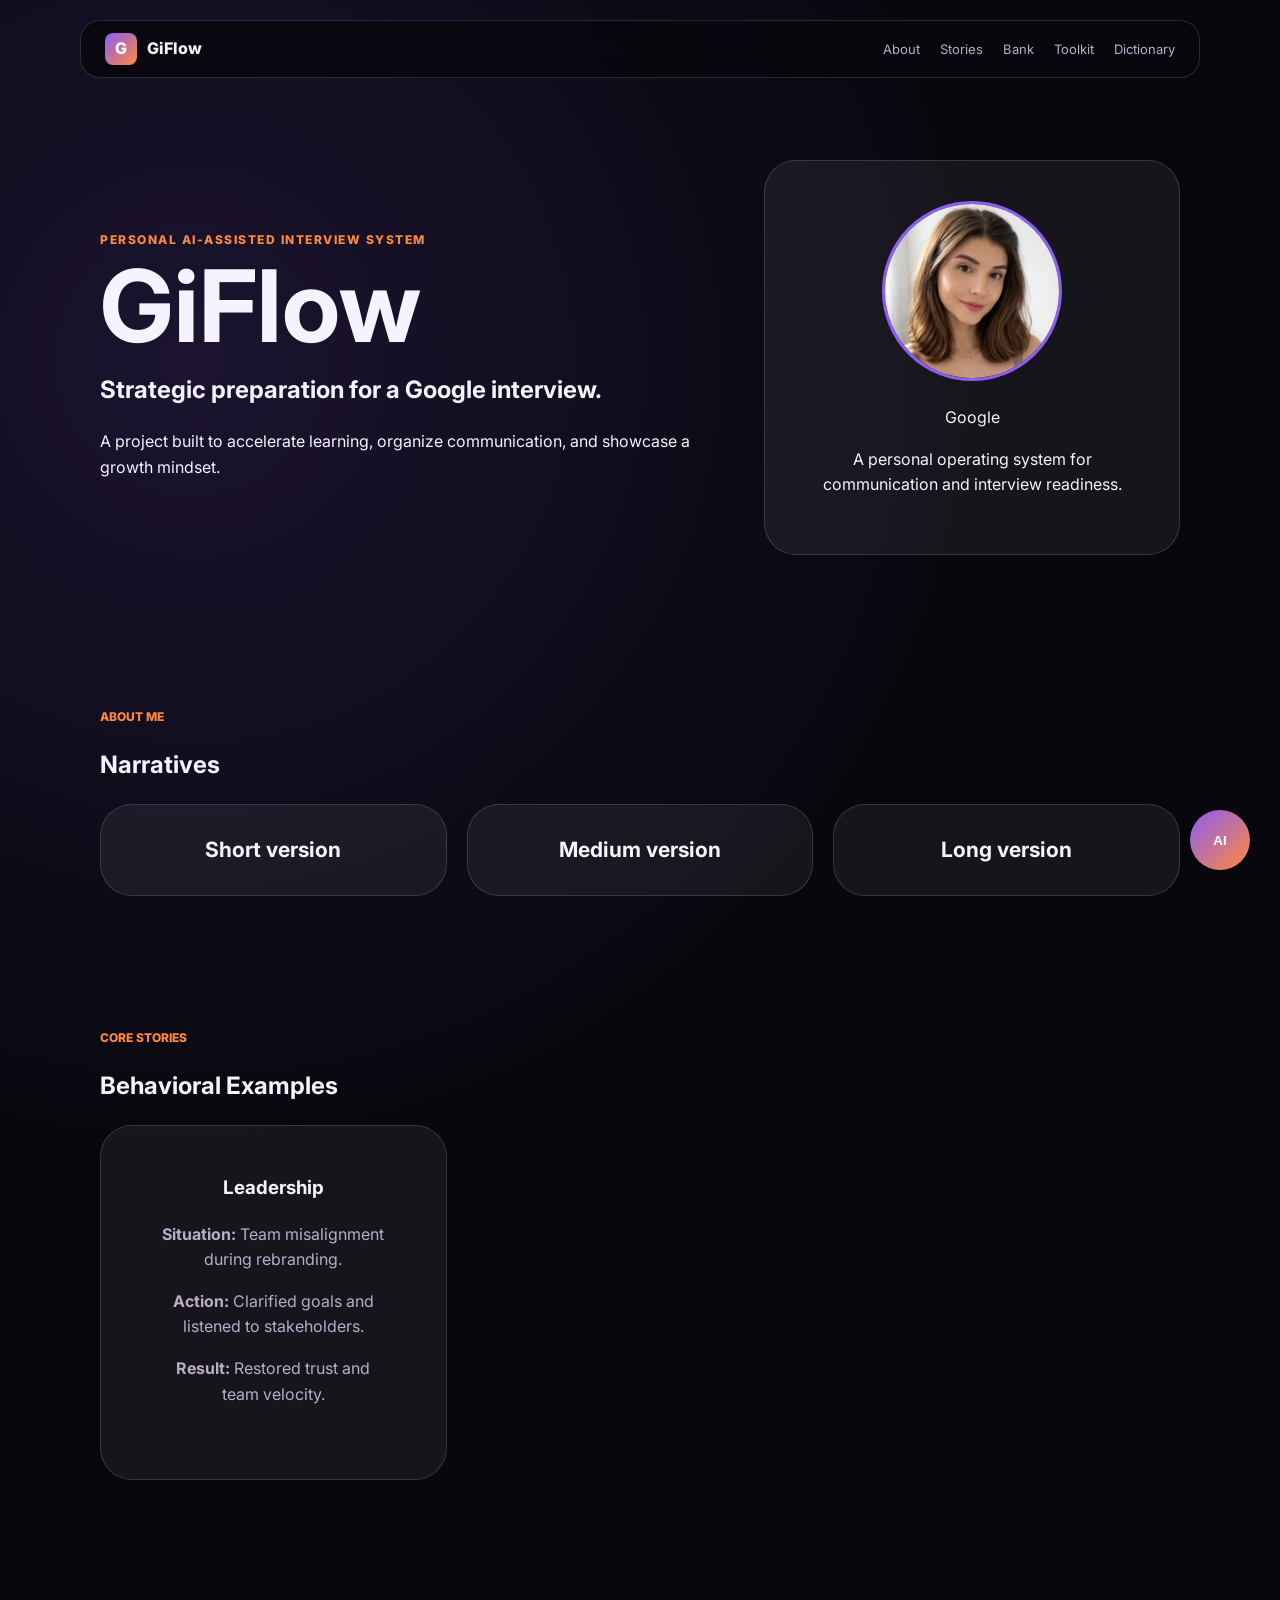
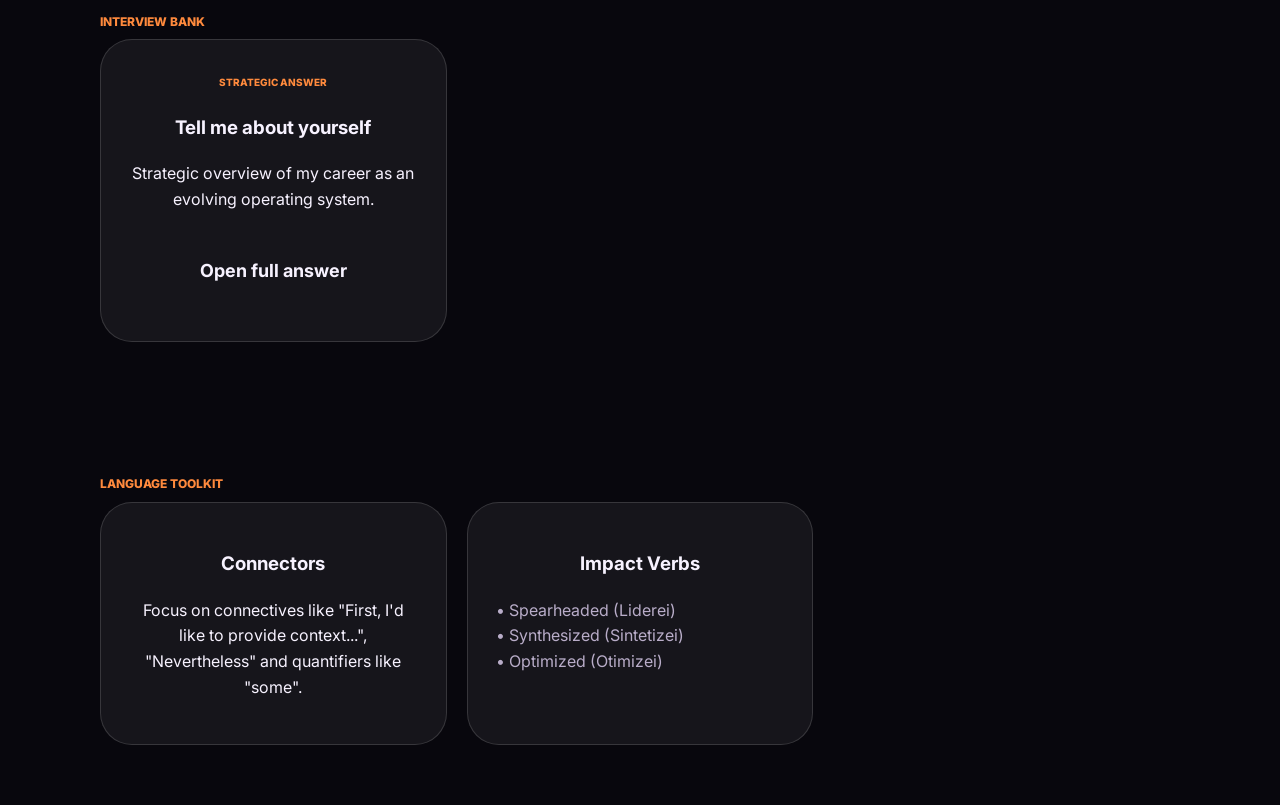
==== commit e8585019: "Update index.html" ====
--- a/index.html
+++ b/index.html
@@ -1,6 +1,5 @@
 <!DOCTYPE html>
 <html lang="en">
-
 <head>
     <meta charset="UTF-8" />
     <meta name="viewport" content="width=device-width, initial-scale=1.0" />
@@ -8,134 +7,146 @@
     <link rel="stylesheet" href="static/css/styles.css" />
     <link href="https://fonts.googleapis.com/css2?family=Inter:wght@400;700;800;900&display=swap" rel="stylesheet">
 </head>
-
 <body>
 
-    <header class="topbar">
-        <div class="brand">
-            <span class="brand-icon">G</span>
-            <span>GiFlow</span>
+<header class="topbar">
+    <div class="brand">
+        <span class="brand-icon">G</span>
+        <span>GiFlow</span>
+    </div>
+    <nav class="nav">
+        <a href="#about">About</a>
+        <a href="#stories">Stories</a>
+        <a href="#interview-bank">Bank</a>
+        <a href="#language-toolkit">Toolkit</a>
+        <a href="#dictionary">Dictionary</a>
+    </nav>
+</header>
+
+<main>
+    <section class="hero">
+        <div class="hero-content">
+            <p class="eyebrow">Personal AI-assisted interview system</p>
+            <h1>GiFlow</h1>
+            <h2>Strategic preparation for a Google interview.</h2>
+            <p class="hero-text">
+                A project built to accelerate learning, organize communication, and showcase a growth mindset.
+            </p>
         </div>
-        <nav class="nav">
-            <a href="#about">About</a>
-            <a href="#stories">Stories</a>
-            <a href="#interview-bank">Bank</a>
-            <a href="#language-toolkit">Toolkit</a>
-            <a href="#dictionary">Dictionary</a>
-        </nav>
-    </header>
+        <div class="hero-card">
+            <div class="profile-wrapper">
+                <img src="static/images/fotodeperfil.jpeg" alt="Geovana Calixto" class="profile-img">
+            </div>
+            <div class="google-logo">
+                <span class="blue">G</span><span class="red">o</span><span class="yellow">o</span><span class="blue">g</span><span class="green">l</span><span class="red">e</span>
+            </div>
+            <p>A personal operating system for communication and interview readiness.</p>
+        </div>
+    </section>
 
-    <main>
-        <section class="hero">
-            <div class="hero-content">
-                <p class="eyebrow">Personal AI-assisted interview system</p>
-                <h1>GiFlow</h1>
-                <h2>Strategic preparation for a Google interview.</h2>
-                <p class="hero-text">
-                    A project built to accelerate learning, organize communication, and showcase a growth mindset.
-                </p>
-            </div>
-            <div class="hero-card">
-                <div class="profile-wrapper">
-                    <img src="static/images/fotodeperfil.jpeg" alt="Geovana Calixto" class="profile-img">
+    <section class="section" id="about">
+        <p class="section-label">About me</p>
+        <h2>Narratives</h2>
+        <div class="about-grid">
+            <details class="glass-card">
+                <summary><h3>Short version</h3></summary>
+                <div class="details-content">
+                    <p>I am a marketing-driven builder with startup energy, social impact experience, and a growth mindset focused on learning fast.</p>
                 </div>
-                <div class="google-logo">
-                    <span class="blue">G</span><span class="red">o</span><span class="yellow">o</span><span class="blue">g</span><span class="green">l</span><span class="red">e</span>
+            </details>
+            <details class="glass-card">
+                <summary><h3>Medium version</h3></summary>
+                <div class="details-content">
+                    <p>UI/UX specialist with an MBA in Web3. I bridge the gap between creative design and business goals, turning ambiguity into structure and scale.</p>
                 </div>
-                <p>A personal operating system for communication and interview readiness.</p>
-            </div>
-        </section>
+            </details>
+            <details class="glass-card">
+                <summary><h3>Long version</h3></summary>
+                <div class="details-content">
+                    <p>Career development as an OS. Experience with Único Roteiro and leading humanitarian design efforts in RS. I specialize in strategic product growth and high-quality visual edits.</p>
+                </div>
+            </details>
+        </div>
+    </section>
 
-        <section class="section" id="about">
-            <p class="section-label">About me</p>
-            <h2>Narratives</h2>
-            <div class="about-grid">
-                <details class="glass-card">
-                    <summary><h3>Short version</h3></summary>
+    <section class="section" id="stories">
+        <p class="section-label">Core Stories</p>
+        <h2>Behavioral Examples</h2>
+        <div class="stories-grid">
+            <article class="glass-card">
+                <h3>Leadership</h3>
+                <div class="details-content">
+                    <p><strong>Situation:</strong> Team misalignment during rebranding.</p>
+                    <p><strong>Action:</strong> Clarified goals and listened to stakeholders.</p>
+                    <p><strong>Result:</strong> Restored trust and team velocity.</p>
+                </div>
+            </article>
+        </div>
+    </section>
+
+    <section class="section" id="interview-bank">
+        <p class="section-label">Interview Bank</p>
+        <div class="interview-bank-grid">
+            <article class="glass-card">
+                <span class="section-label" style="font-size: 10px;">Strategic Answer</span>
+                <h3>Tell me about yourself</h3>
+                <p>Strategic overview of my career as an evolving operating system.</p>
+                <details>
+                    <summary>Open full answer</summary>
                     <div class="details-content">
-                        <p>I am a marketing-driven builder with startup energy, social impact experience, and a growth mindset focused on learning fast.</p>
+                        <p>Focus on: Leadership, Web3 MBA, and projects like Único Roteiro.</p>
                     </div>
                 </details>
-                <details class="glass-card">
-                    <summary><h3>Medium version</h3></summary>
-                    <div class="details-content">
-                        <p>UI/UX specialist with an MBA in Web3, focusing on turning ambiguity into structure and scale. I bridge the gap between creative design and business goals.</p>
-                    </div>
-                </details>
-                <details class="glass-card">
-                    <summary><h3>Long version</h3></summary>
-                    <div class="details-content">
-                        <p>Career development as an OS. Experience with Único Roteiro and relief efforts in RS. I specialize in UI/UX and strategic product growth, using a minimalist and authentic aesthetic to solve complex problems.</p>
-                    </div>
-                </details>
+            </article>
+        </div>
+    </section>
+
+    <section class="section" id="dictionary">
+        <p class="section-label">Language Toolkit</p>
+        <div class="dictionary-grid">
+            <div class="glass-card">
+                <h3>Connectors</h3>
+                <p>Focus on connectives like "First, I'd like to provide context...", "Nevertheless" and quantifiers like "some".</p>
             </div>
-        </section>
+            <div class="glass-card">
+                <h3>Impact Verbs</h3>
+                <ul style="list-style: none; padding: 0; color: var(--muted); text-align: left;">
+                    <li>• Spearheaded (Liderei)</li>
+                    <li>• Synthesized (Sintetizei)</li>
+                    <li>• Optimized (Otimizei)</li>
+                </ul>
+            </div>
+        </div>
+    </section>
+</main>
 
-        <section class="section" id="stories">
-            <p class="section-label">Core stories</p>
-            <h2>Behavioral Examples</h2>
-            <div class="stories-grid">
-                <div class="story-card">
-                    <h3>Leadership</h3>
-                    <p><strong>Situation:</strong> Team misalignment on priorities during rebranding.</p>
-                    <p><strong>Action:</strong> Clarified goals and listened to stakeholders to find common ground.</p>
-                    <p><strong>Result:</strong> Restored trust and team velocity, leading to a successful launch.</p>
-                </div>
-                </div>
-        </section>
+<div id="ai-container">
+    <button id="ai-trigger" class="ai-trigger"><span>AI</span></button>
+    <section class="assistant hidden" id="assistant">
+        <div class="assistant-header">
+            <div class="assistant-avatar"></div>
+            <div class="header-info">
+                <h3>GiFlow AI</h3>
+                <p>Contextual Prep</p>
+            </div>
+            <button id="close-ai" class="close-btn">&times;</button>
+        </div>
+        <div class="assistant-modes">
+            <button class="mode-btn active">Bilingual</button>
+            <button class="mode-btn">English</button>
+            <button class="mode-btn">Português</button>
+            <button class="mode-btn">Translate</button>
+        </div>
+        <div class="assistant-messages" id="chat-messages">
+            <div class="bot-message">Ready to prep! I've loaded your stories and narratives.</div>
+        </div>
+        <form class="assistant-form">
+            <input type="text" placeholder="Ask me..." />
+            <button type="submit">Send</button>
+        </form>
+    </section>
+</div>
 
-        <section class="section" id="interview-bank">
-            <p class="section-label">Interview Bank</p>
-            <div class="interview-bank-grid" id="interviewBankGrid"></div>
-        </section>
-
-        <section class="section" id="language-toolkit">
-            <p class="section-label">Language Toolkit</p>
-            <div class="toolkit-grid" id="languageToolkitGrid"></div>
-        </section>
-
-        <section class="section" id="dictionary">
-            <p class="section-label">Dictionary</p>
-            <div class="dictionary-grid">
-                <div class="glass-card">
-                    <h3>Connectors</h3>
-                    <p>Focus on connectives like "First, I'd like to context...", "Nevertheless" and quantifiers.</p>
-                </div>
-                <div class="glass-card">
-                    <h3>Leadership</h3>
-                    <p>Ownership, alignment, and hands-on approach.</p>
-                </div>
-            </div>
-        </section>
-    </main>
-
-    <div id="ai-container">
-        <button id="ai-trigger" class="ai-trigger"><span>AI</span></button>
-        <section class="assistant hidden" id="assistant">
-            <div class="assistant-header">
-                <div class="assistant-avatar"></div>
-                <div class="header-info">
-                    <h3>GiFlow AI</h3>
-                    <p>Contextual Prep</p>
-                </div>
-                <button id="close-ai" class="close-btn">&times;</button>
-            </div>
-            <div class="assistant-modes">
-                <button class="mode-btn active" data-mode="bilingual">Bilingual</button>
-                <button class="mode-btn" data-mode="english">English</button>
-                <button class="mode-btn" data-mode="portuguese">Português</button>
-                <button class="mode-btn" data-mode="translate">Translate</button>
-            </div>
-            <div class="assistant-messages" id="chat-messages">
-                <div class="bot-message">Ready to prep! Ready to refine your STAR answers.</div>
-            </div>
-            <form class="assistant-form" id="chat-form">
-                <input type="text" id="user-input" placeholder="Ask me..." />
-                <button type="submit">Send</button>
-            </form>
-        </section>
-    </div>
-
-    <script src="static/js/app.js"></script>
+<script src="static/js/app.js"></script>
 </body>
 </html>
--- a/static/css/styles.css
+++ b/static/css/styles.css
@@ -1,395 +1,111 @@
 :root {
---bg: #08070d;
---card: rgba(255, 255, 255, 0.06);
---card-strong: rgba(255, 255, 255, 0.12);
---text: #f7f2ff;
---muted: #b9adc9;
---purple: #8b5cf6;
---orange: #ff8a3d;
---line: rgba(255, 255, 255, 0.14);
+    --bg: #08070d;
+    --card: rgba(255, 255, 255, 0.06);
+    --card-strong: rgba(255, 255, 255, 0.12);
+    --text: #f7f2ff;
+    --muted: #b9adc9;
+    --purple: #8b5cf6;
+    --orange: #ff8a3d;
+    --line: rgba(255, 255, 255, 0.14);
 }
 
-{
-box-sizing: border-box;
+* { box-sizing: border-box; }
+html { scroll-behavior: smooth; }
+
+body {
+    margin: 0;
+    font-family: 'Inter', Arial, sans-serif;
+    color: var(--text);
+    background: radial-gradient(circle at 15% 15%, rgba(139, 92, 246, 0.15), transparent 35%), #08070d;
+    line-height: 1.6;
 }
 
-html {
-scroll-behavior: smooth;
+/* TOPBAR */
+.topbar {
+    position: fixed; top: 20px; left: 50%; transform: translateX(-50%);
+    width: min(1120px, 92%); z-index: 1000;
+    display: flex; justify-content: space-between; align-items: center;
+    padding: 12px 24px; border: 1px solid var(--line); border-radius: 20px;
+    background: rgba(8, 7, 13, 0.8); backdrop-filter: blur(20px);
 }
 
-body {
-margin: 0;
-font-family: 'Inter', Arial, sans-serif;
-color: var(--text);
-background:
-radial-gradient(circle at 15% 15%, rgba(139, 92, 246, 0.15), transparent 35%),
-radial-gradient(circle at 85% 85%, rgba(255, 138, 61, 0.1), transparent 35%),
-#08070d;
-line-height: 1.6;
-}
+.brand { display: flex; align-items: center; gap: 10px; font-weight: 800; }
+.brand-icon { width: 32px; height: 32px; background: linear-gradient(135deg, var(--purple), var(--orange)); border-radius: 8px; display: grid; place-items: center; color: white; }
+.nav { display: flex; gap: 20px; font-size: 13px; }
+.nav a { color: var(--muted); text-decoration: none; transition: 0.3s; }
+.nav a:hover { color: white; }
 
-/* TOPBAR / MENU */
-.topbar {
-position: fixed;
-top: 20px;
-left: 50%;
-transform: translateX(-50%);
-width: min(1120px, 92%);
-z-index: 1000;
-display: flex;
-justify-content: space-between;
-align-items: center;
-padding: 12px 24px;
-border: 1px solid var(--line);
-border-radius: 20px;
-background: rgba(8, 7, 13, 0.8);
-backdrop-filter: blur(20px);
-}
+/* HERO */
+.hero { max-width: 1120px; margin: 0 auto; padding: 160px 20px 80px; display: grid; grid-template-columns: 1.2fr 0.8fr; gap: 40px; align-items: center; }
+.eyebrow { color: var(--orange); font-weight: 800; font-size: 12px; text-transform: uppercase; letter-spacing: 1.5px; }
+h1 { font-size: clamp(48px, 8vw, 100px); margin: 10px 0; line-height: 0.9; }
 
-.brand {
-display: flex;
-align-items: center;
-gap: 10px;
-font-weight: 800;
-}
-
-.brand-icon {
-width: 32px;
-height: 32px;
-background: linear-gradient(135deg, var(--purple), var(--orange));
-border-radius: 8px;
-display: grid;
-place-items: center;
-color: white;
-}
-
-.nav {
-display: flex;
-gap: 20px;
-font-size: 13px;
-}
-
-.nav a {
-color: var(--muted);
-text-decoration: none;
-transition: 0.3s;
-}
-
-.nav a:hover {
-color: white;
-}
-
-/* HERO SECTION */
-.hero {
-max-width: 1120px;
-margin: 0 auto;
-padding: 160px 20px 80px;
-display: grid;
-grid-template-columns: 1.2fr 0.8fr;
-gap: 40px;
-align-items: center;
-}
-
-.eyebrow {
-color: var(--orange);
-font-weight: 800;
-font-size: 12px;
-text-transform: uppercase;
-letter-spacing: 1.5px;
-}
-
-h1 {
-font-size: clamp(48px, 8vw, 100px);
-margin: 10px 0;
-line-height: 0.9;
-}
-
-h2 {
-font-size: 24px;
-color: var(--muted);
-font-weight: 400;
-margin-bottom: 20px;
-}
-
-/* HERO CARD & PROFILE IMAGE (O AJUSTE DA FOTO) */
 .hero-card {
-background: var(--card);
-border: 1px solid var(--line);
-backdrop-filter: blur(24px);
-border-radius: 32px;
-padding: 40px;
-text-align: center;
-display: flex;
-flex-direction: column;
-align-items: center;
+    background: var(--card); border: 1px solid var(--line); border-radius: 32px;
+    padding: 40px; text-align: center; display: flex; flex-direction: column; align-items: center;
 }
 
 .profile-wrapper {
-width: 180px;
-height: 180px;
-border-radius: 50%;
-overflow: hidden;
-margin-bottom: 24px;
-border: 3px solid var(--purple);
-box-shadow: 0 0 30px rgba(139, 92, 246, 0.3);
+    width: 180px; height: 180px; border-radius: 50%; overflow: hidden;
+    margin-bottom: 24px; border: 3px solid var(--purple);
 }
 
-.profile-img {
-width: 100%;
-height: 100%;
-object-fit: cover;
-object-position: center;
+.profile-img { width: 100%; height: 100%; object-fit: cover; }
+
+/* SEÇÕES E GRIDS */
+.section { max-width: 1120px; margin: 0 auto; padding: 60px 20px; }
+.section-label { color: var(--orange); font-weight: 800; text-transform: uppercase; font-size: 12px; margin-bottom: 8px; }
+
+.about-grid, .stories-grid, .interview-bank-grid, .toolkit-grid, .dictionary-grid {
+    display: grid; gap: 20px; grid-template-columns: repeat(3, 1fr);
 }
 
-.google-logo {
-font-size: 32px;
-font-weight: 900;
-margin-bottom: 12px;
+/* CARDS COM ALINHAMENTO CENTRALIZADO */
+.glass-card, .story-card {
+    background: var(--card); border: 1px solid var(--line); border-radius: 32px;
+    padding: 28px; text-align: center; transition: 0.3s;
 }
 
-.blue {
-color: #4285f4;
+details.glass-card { cursor: pointer; padding: 0; }
+summary {
+    list-style: none; padding: 28px; font-weight: bold; font-size: 18px;
+    display: flex; justify-content: center; align-items: center;
 }
+summary h3 { margin: 0; }
+summary::-webkit-details-marker { display: none; }
 
-.red {
-color: #ea4335;
-}
+.details-content { padding: 0 28px 28px; color: var(--muted); text-align: center; }
 
-.yellow {
-color: #fbbc05;
-}
-
-.green {
-color: #34a853;
-}
-
-/* SECTIONS & GRIDS */
-.section {
-max-width: 1120px;
-margin: 0 auto;
-padding: 60px 20px;
-}
-
-.section-label {
-color: var(--orange);
-font-weight: 800;
-text-transform: uppercase;
-font-size: 12px;
-margin-bottom: 8px;
-}
-
-.about-grid,
-.stories-grid,
-.dictionary-grid,
-.interview-bank-grid,
-.toolkit-grid {
-display: grid;
-gap: 20px;
-grid-template-columns: repeat(3, 1fr);
-}
-
-/* CARDS GERAIS (ESTILO CHIC) */
-.glass-card,
-.story-card,
-.dictionary-card {
-background: var(--card);
-border: 1px solid var(--line);
-backdrop-filter: blur(20px);
-border-radius: 32px;
-padding: 28px;
-transition: transform 0.3s ease, background 0.3s ease;
-}
-
-.story-card:hover {
-transform: translateY(-5px);
-background: var(--card-strong);
-}
-
-/* NARRATIVAS EXPANSÍVEIS (DETAILS/SUMMARY) */
-details.glass-card {
-cursor: pointer;
-padding: 0;
-}
-
-summary {
-list-style: none;
-padding: 28px;
-font-weight: bold;
-font-size: 18px;
-display: flex;
-justify-content: space-between;
-align-items: center;
-}
-
-summary::-webkit-details-marker {
-display: none;
-}
-
-.details-content {
-padding: 0 28px 28px;
-color: var(--muted);
-font-size: 15px;
-}
-
-/* ASSISTENTE IA FLUTUANTE (MAXIMIZA/MINIMIZA) */
+/* IA ASSISTANT */
 .ai-trigger {
-position: fixed;
-bottom: 30px;
-right: 30px;
-width: 60px;
-height: 60px;
-background: linear-gradient(135deg, var(--purple), var(--orange));
-border: none;
-border-radius: 50%;
-cursor: pointer;
-z-index: 1100;
-box-shadow: 0 10px 30px rgba(139, 92, 246, 0.4);
-color: white;
-font-weight: 900;
-font-size: 16px;
+    position: fixed; bottom: 30px; right: 30px; width: 60px; height: 60px;
+    background: linear-gradient(135deg, var(--purple), var(--orange));
+    border-radius: 50%; border: none; cursor: pointer; z-index: 1100;
+    color: white; font-weight: 900;
 }
 
 .assistant {
-position: fixed;
-bottom: 100px;
-right: 30px;
-width: min(360px, 90vw);
-height: 550px;
-display: flex;
-flex-direction: column;
-z-index: 1050;
-border-radius: 32px;
-background: rgba(15, 14, 22, 0.95);
-border: 1px solid var(--line);
-backdrop-filter: blur(25px);
-transition: all 0.4s cubic-bezier(0.175, 0.885, 0.32, 1.275);
+    position: fixed; bottom: 100px; right: 30px; width: 360px; height: 550px;
+    background: rgba(15, 14, 22, 0.95); border: 1px solid var(--line);
+    border-radius: 32px; display: flex; flex-direction: column; z-index: 1050;
+    backdrop-filter: blur(25px);
 }
 
-.assistant.hidden {
-display: none;
-opacity: 0;
-transform: translateY(40px) scale(0.9);
+.assistant.hidden { display: none; }
+
+.assistant-header { padding: 20px; border-bottom: 1px solid var(--line); display: flex; align-items: center; gap: 12px; }
+.assistant-avatar { width: 40px; height: 40px; border-radius: 50%; background: linear-gradient(var(--orange), var(--purple)); }
+.assistant-modes { display: grid; grid-template-columns: repeat(2, 1fr); gap: 8px; padding: 12px; }
+.mode-btn { background: rgba(255, 255, 255, 0.05); border: 1px solid var(--line); color: var(--muted); border-radius: 12px; padding: 8px; cursor: pointer; font-size: 11px; }
+.mode-btn.active { background: linear-gradient(135deg, var(--purple), var(--orange)); color: white; border: none; }
+.assistant-messages { flex: 1; overflow-y: auto; padding: 20px; }
+.bot-message { background: rgba(139, 92, 246, 0.1); padding: 12px; border-radius: 15px; margin-bottom: 12px; }
+.assistant-form { padding: 15px; display: flex; gap: 8px; border-top: 1px solid var(--line); }
+.assistant-form input { flex: 1; background: #000; border: 1px solid var(--line); border-radius: 12px; color: white; padding: 10px; outline: none; }
+.assistant-form button { background: var(--purple); border: none; border-radius: 12px; color: white; padding: 10px 15px; cursor: pointer; font-weight: bold; }
+.close-btn { margin-left: auto; background: none; border: none; color: var(--muted); font-size: 24px; cursor: pointer; }
+
+@media (max-width: 900px) {
+    .hero { grid-template-columns: 1fr; text-align: center; }
+    .about-grid, .stories-grid, .dictionary-grid { grid-template-columns: 1fr; }
 }
-
-.assistant-header {
-padding: 20px;
-border-bottom: 1px solid var(--line);
-display: flex;
-align-items: center;
-gap: 12px;
-}
-
-.assistant-avatar {
-width: 40px;
-height: 40px;
-border-radius: 50%;
-background: linear-gradient(var(--orange), var(--purple));
-}
-
-/* BOTÕES DE IDIOMA (GRID AJUSTADO) */
-.assistant-modes {
-display: grid;
-grid-template-columns: repeat(2, 1fr);
-gap: 8px;
-padding: 12px;
-border-bottom: 1px solid var(--line);
-}
-
-.mode-btn {
-background: rgba(255, 255, 255, 0.05);
-border: 1px solid var(--line);
-color: var(--muted);
-border-radius: 12px;
-padding: 8px;
-cursor: pointer;
-font-size: 11px;
-font-weight: 800;
-transition: 0.2s;
-}
-
-.mode-btn.active {
-background: linear-gradient(135deg, var(--purple), var(--orange));
-border: none;
-color: white;
-}
-
-.assistant-messages {
-flex: 1;
-overflow-y: auto;
-padding: 20px;
-font-size: 14px;
-}
-
-.bot-message {
-background: rgba(139, 92, 246, 0.1);
-padding: 12px;
-border-radius: 15px;
-margin-bottom: 12px;
-border: 1px solid rgba(139, 92, 246, 0.2);
-}
-
-.assistant-form {
-padding: 15px;
-display: flex;
-gap: 8px;
-border-top: 1px solid var(--line);
-}
-
-.assistant-form input {
-flex: 1;
-background: #000;
-border: 1px solid var(--line);
-border-radius: 12px;
-color: white;
-padding: 10px;
-outline: none;
-}
-
-.assistant-form button {
-background: var(--purple);
-border: none;
-border-radius: 12px;
-color: white;
-padding: 10px 15px;
-cursor: pointer;
-font-weight: bold;
-}
-
-.close-btn {
-margin-left: auto;
-background: none;
-border: none;
-color: var(--muted);
-font-size: 24px;
-cursor: pointer;
-}
-
-/* RESPONSIVIDADE */
-@media (max-width: 900px) {
-.hero {
-grid-template-columns: 1fr;
-text-align: center;
-padding-top: 120px;
-}
-
-.about-grid,
-.stories-grid,
-.dictionary-grid,
-.interview-bank-grid,
-.toolkit-grid {
-grid-template-columns: 1fr;
-}
-
-.topbar {
-padding: 10px 15px;
-}
-
-.nav {
-gap: 10px;
-font-size: 11px;
-}
-
-h1 {
-font-size: 56px;
-}
-}
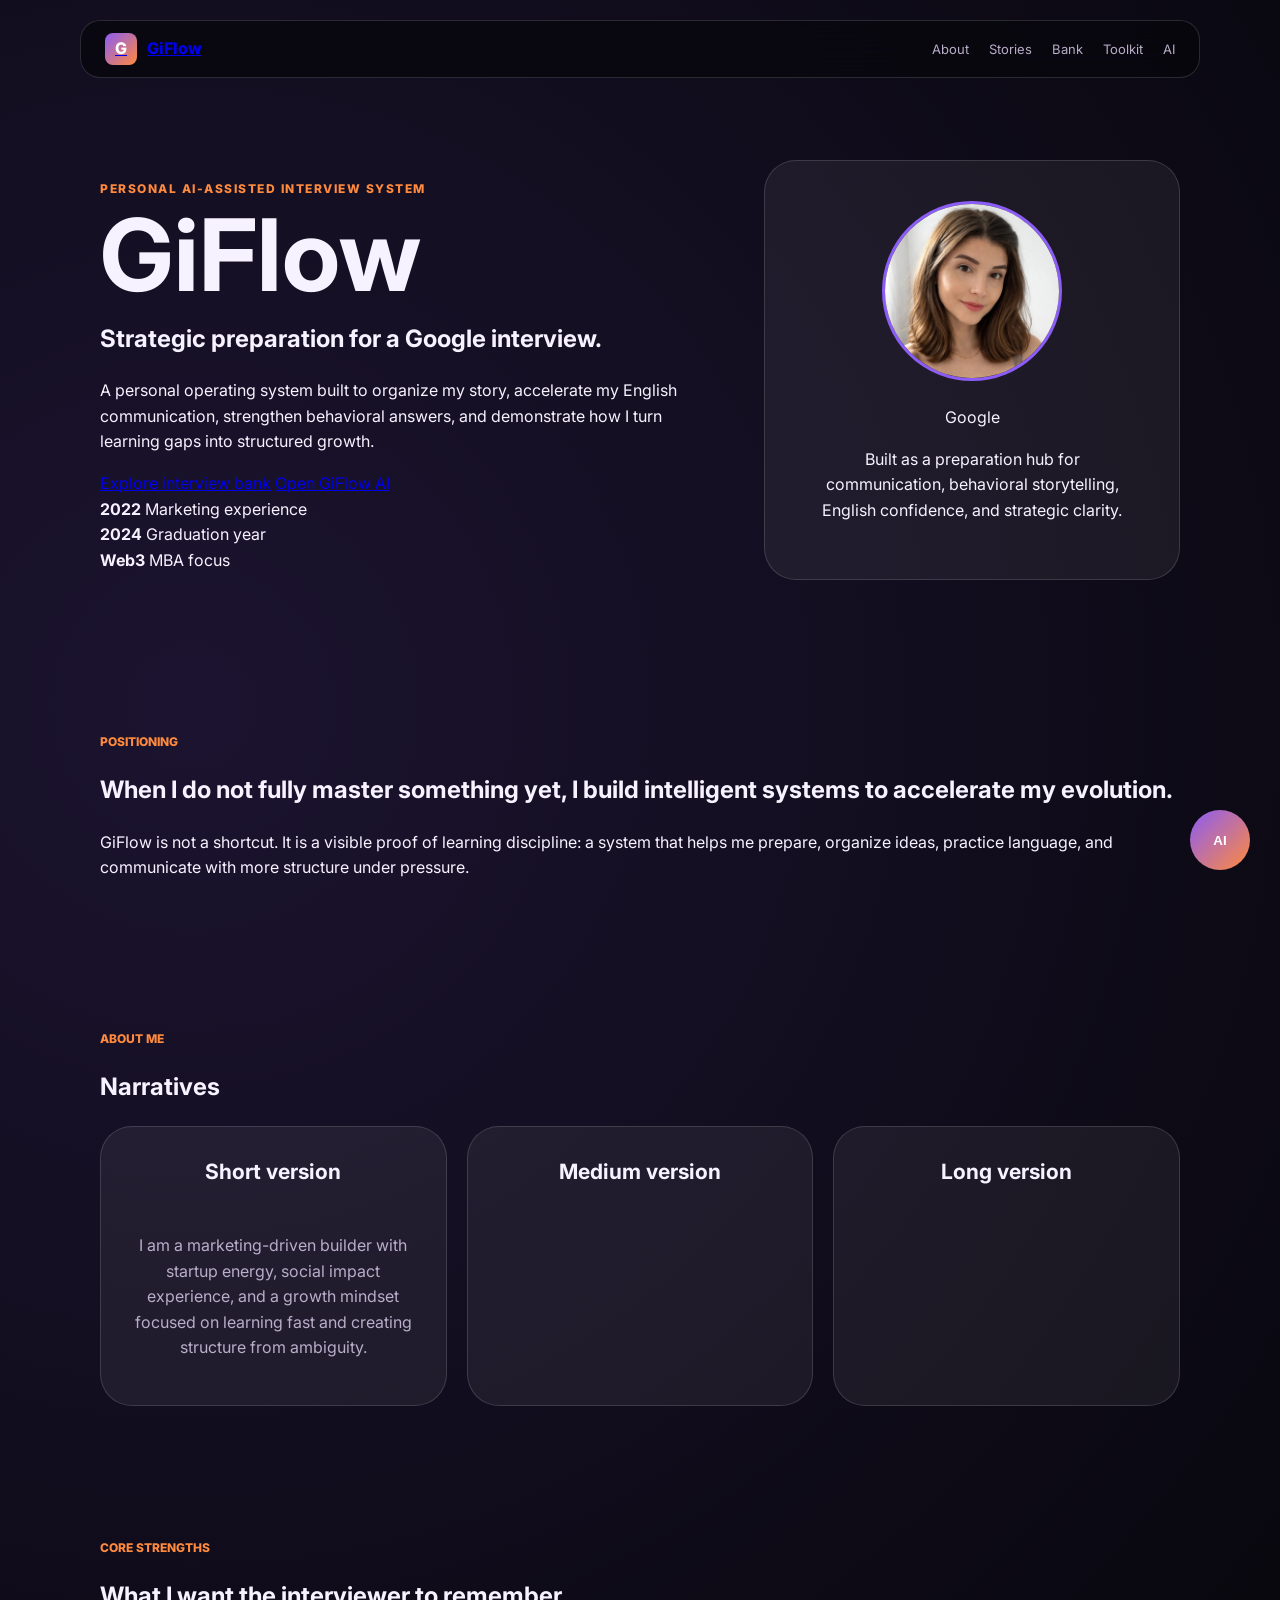
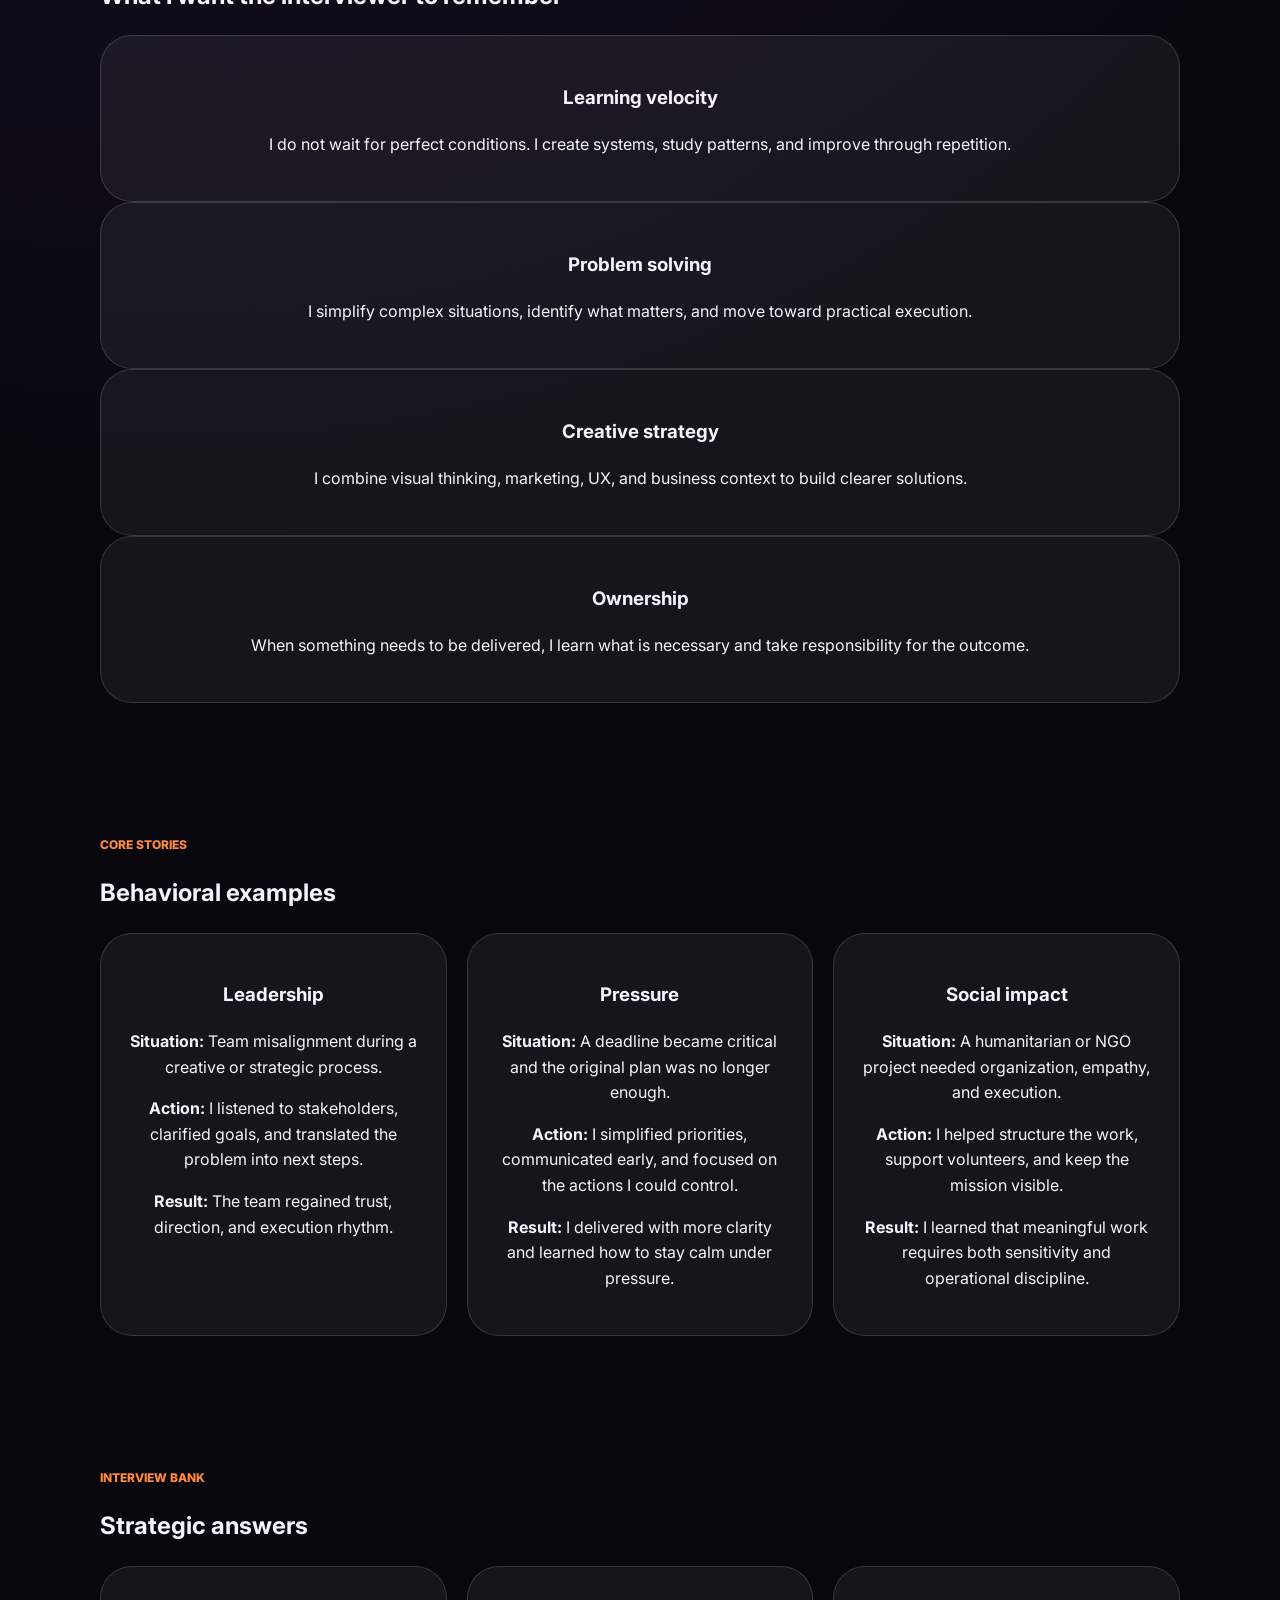
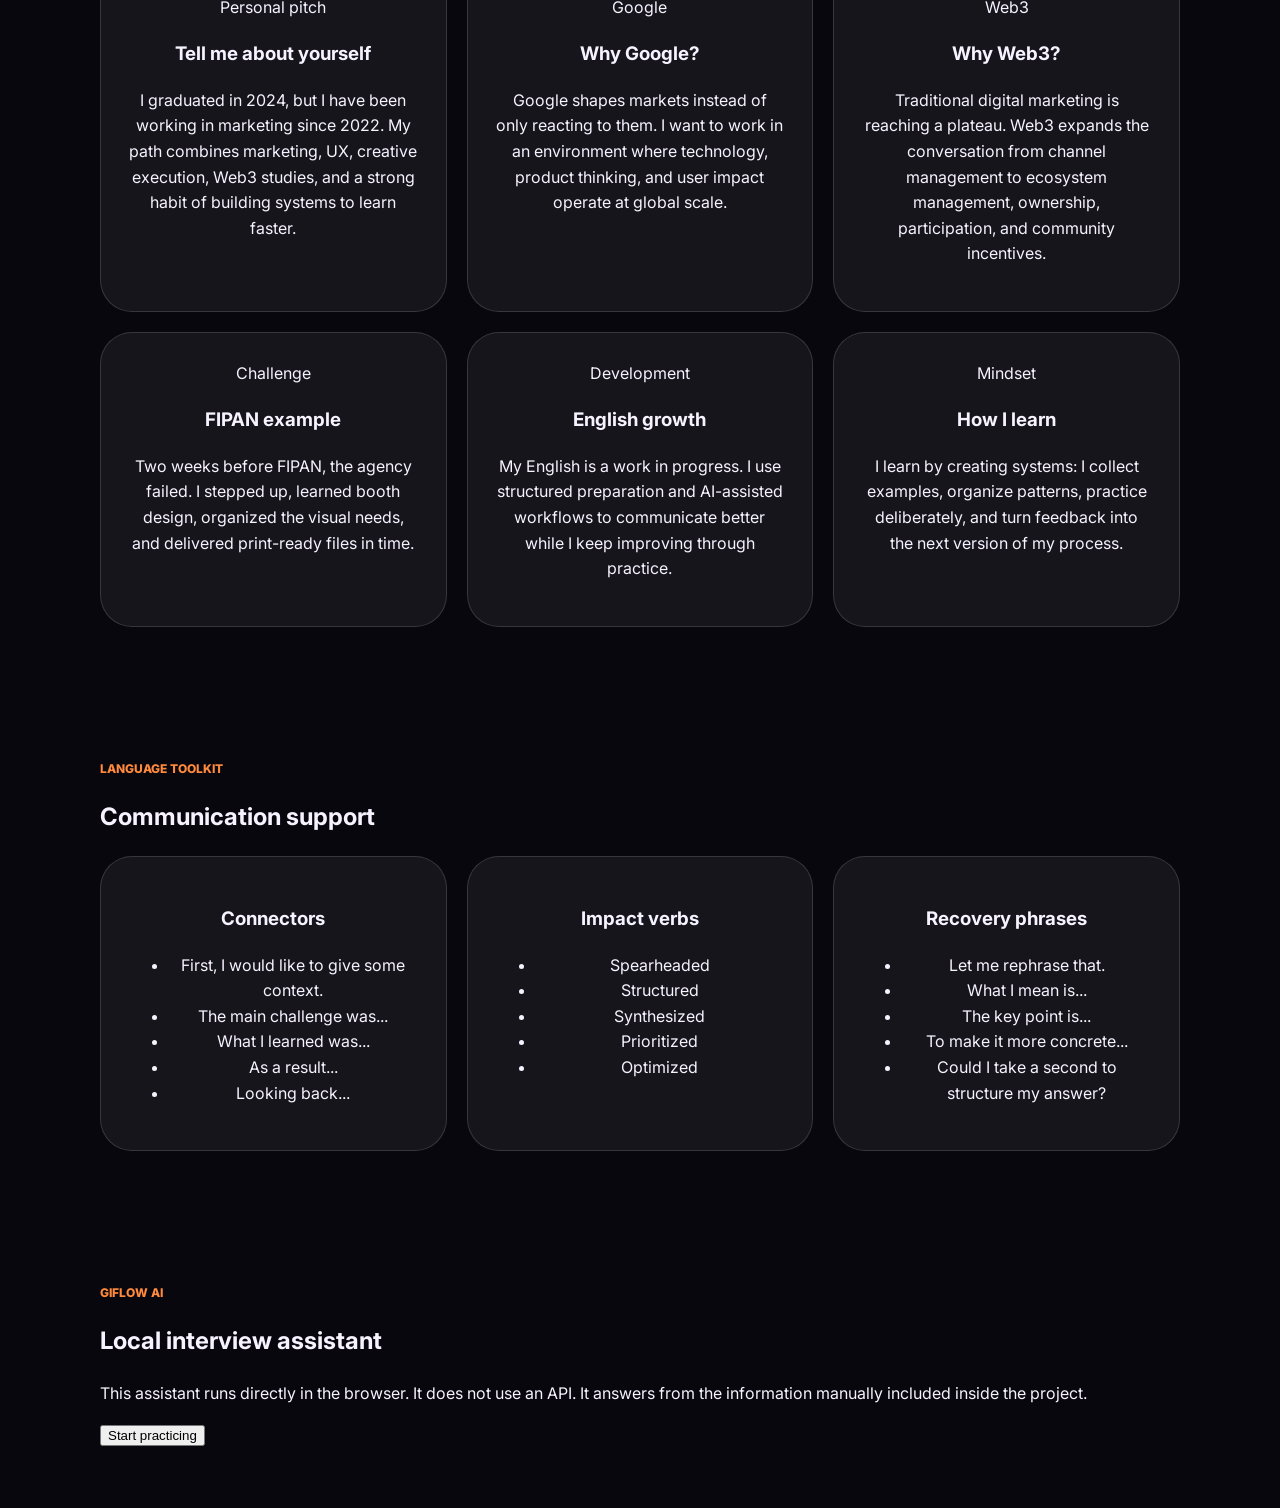
==== commit 82b8ba65: "Update index.html" ====
--- a/index.html
+++ b/index.html
@@ -1,152 +1,329 @@
 <!DOCTYPE html>
 <html lang="en">
 <head>
-    <meta charset="UTF-8" />
-    <meta name="viewport" content="width=device-width, initial-scale=1.0" />
-    <title>GiFlow | AI-Assisted Interview Prep</title>
-    <link rel="stylesheet" href="static/css/styles.css" />
-    <link href="https://fonts.googleapis.com/css2?family=Inter:wght@400;700;800;900&display=swap" rel="stylesheet">
+  <meta charset="UTF-8" />
+  <meta name="viewport" content="width=device-width, initial-scale=1.0" />
+  <title>GiFlow | AI-Assisted Google Interview Prep</title>
+  <link rel="stylesheet" href="static/css/styles.css" />
+  <link rel="preconnect" href="https://fonts.googleapis.com">
+  <link rel="preconnect" href="https://fonts.gstatic.com" crossorigin>
+  <link href="https://fonts.googleapis.com/css2?family=Inter:wght@400;600;700;800;900&display=swap" rel="stylesheet">
 </head>
 <body>
-
-<header class="topbar">
-    <div class="brand">
-        <span class="brand-icon">G</span>
-        <span>GiFlow</span>
-    </div>
-    <nav class="nav">
-        <a href="#about">About</a>
-        <a href="#stories">Stories</a>
-        <a href="#interview-bank">Bank</a>
-        <a href="#language-toolkit">Toolkit</a>
-        <a href="#dictionary">Dictionary</a>
+  <header class="topbar">
+    <a class="brand" href="#home" aria-label="GiFlow home">
+      <span class="brand-icon">G</span>
+      <span>GiFlow</span>
+    </a>
+
+    <nav class="nav" aria-label="Main navigation">
+      <a href="#about">About</a>
+      <a href="#stories">Stories</a>
+      <a href="#interview-bank">Bank</a>
+      <a href="#language-toolkit">Toolkit</a>
+      <a href="#assistant-zone">AI</a>
     </nav>
-</header>
-
-<main>
-    <section class="hero">
-        <div class="hero-content">
-            <p class="eyebrow">Personal AI-assisted interview system</p>
-            <h1>GiFlow</h1>
-            <h2>Strategic preparation for a Google interview.</h2>
-            <p class="hero-text">
-                A project built to accelerate learning, organize communication, and showcase a growth mindset.
+  </header>
+
+  <main>
+    <section class="hero" id="home">
+      <div class="hero-content">
+        <p class="eyebrow">Personal AI-assisted interview system</p>
+        <h1>GiFlow</h1>
+        <h2>Strategic preparation for a Google interview.</h2>
+        <p class="hero-text">
+          A personal operating system built to organize my story, accelerate my English communication,
+          strengthen behavioral answers, and demonstrate how I turn learning gaps into structured growth.
+        </p>
+
+        <div class="hero-actions">
+          <a href="#interview-bank" class="primary-btn">Explore interview bank</a>
+          <a href="#assistant-zone" class="secondary-btn">Open GiFlow AI</a>
+        </div>
+
+        <div class="hero-metrics" aria-label="GiFlow pillars">
+          <div>
+            <strong>2022</strong>
+            <span>Marketing experience</span>
+          </div>
+          <div>
+            <strong>2024</strong>
+            <span>Graduation year</span>
+          </div>
+          <div>
+            <strong>Web3</strong>
+            <span>MBA focus</span>
+          </div>
+        </div>
+      </div>
+
+      <aside class="hero-card" aria-label="Profile summary">
+        <div class="profile-wrapper">
+          <img src="static/images/fotodeperfil.jpeg" alt="Geovana Calixto" class="profile-img" onerror="this.style.display='none'; this.parentElement.classList.add('profile-fallback');">
+        </div>
+
+        <div class="google-wordmark" aria-label="Google">
+          <span class="g-blue">G</span><span class="g-red">o</span><span class="g-yellow">o</span><span class="g-blue">g</span><span class="g-green">l</span><span class="g-red">e</span>
+        </div>
+
+        <p>
+          Built as a preparation hub for communication, behavioral storytelling, English confidence,
+          and strategic clarity.
+        </p>
+      </aside>
+    </section>
+
+    <section class="section intro-band">
+      <div>
+        <p class="section-label">Positioning</p>
+        <h2>When I do not fully master something yet, I build intelligent systems to accelerate my evolution.</h2>
+      </div>
+      <p>
+        GiFlow is not a shortcut. It is a visible proof of learning discipline: a system that helps me prepare,
+        organize ideas, practice language, and communicate with more structure under pressure.
+      </p>
+    </section>
+
+    <section class="section" id="about">
+      <p class="section-label">About me</p>
+      <h2>Narratives</h2>
+
+      <div class="about-grid">
+        <details class="glass-card" open>
+          <summary><h3>Short version</h3></summary>
+          <div class="details-content">
+            <p>
+              I am a marketing-driven builder with startup energy, social impact experience,
+              and a growth mindset focused on learning fast and creating structure from ambiguity.
             </p>
-        </div>
-        <div class="hero-card">
-            <div class="profile-wrapper">
-                <img src="static/images/fotodeperfil.jpeg" alt="Geovana Calixto" class="profile-img">
-            </div>
-            <div class="google-logo">
-                <span class="blue">G</span><span class="red">o</span><span class="yellow">o</span><span class="blue">g</span><span class="green">l</span><span class="red">e</span>
-            </div>
-            <p>A personal operating system for communication and interview readiness.</p>
-        </div>
-    </section>
-
-    <section class="section" id="about">
-        <p class="section-label">About me</p>
-        <h2>Narratives</h2>
-        <div class="about-grid">
-            <details class="glass-card">
-                <summary><h3>Short version</h3></summary>
-                <div class="details-content">
-                    <p>I am a marketing-driven builder with startup energy, social impact experience, and a growth mindset focused on learning fast.</p>
-                </div>
-            </details>
-            <details class="glass-card">
-                <summary><h3>Medium version</h3></summary>
-                <div class="details-content">
-                    <p>UI/UX specialist with an MBA in Web3. I bridge the gap between creative design and business goals, turning ambiguity into structure and scale.</p>
-                </div>
-            </details>
-            <details class="glass-card">
-                <summary><h3>Long version</h3></summary>
-                <div class="details-content">
-                    <p>Career development as an OS. Experience with Único Roteiro and leading humanitarian design efforts in RS. I specialize in strategic product growth and high-quality visual edits.</p>
-                </div>
-            </details>
-        </div>
+          </div>
+        </details>
+
+        <details class="glass-card">
+          <summary><h3>Medium version</h3></summary>
+          <div class="details-content">
+            <p>
+              I am a UI/UX and marketing professional with an MBA focus in Web3. I connect creative execution,
+              business goals, and product thinking to transform unclear challenges into organized action.
+            </p>
+          </div>
+        </details>
+
+        <details class="glass-card">
+          <summary><h3>Long version</h3></summary>
+          <div class="details-content">
+            <p>
+              My career development works like an operating system. I have experience with startup environments,
+              social impact initiatives, humanitarian design efforts in Rio Grande do Sul, and projects such as
+              Único Roteiro. I care about visual quality, strategic communication, and measurable growth.
+            </p>
+          </div>
+        </details>
+      </div>
+    </section>
+
+    <section class="section">
+      <p class="section-label">Core strengths</p>
+      <h2>What I want the interviewer to remember</h2>
+
+      <div class="pillars-grid">
+        <article class="glass-card">
+          <h3>Learning velocity</h3>
+          <p>I do not wait for perfect conditions. I create systems, study patterns, and improve through repetition.</p>
+        </article>
+
+        <article class="glass-card">
+          <h3>Problem solving</h3>
+          <p>I simplify complex situations, identify what matters, and move toward practical execution.</p>
+        </article>
+
+        <article class="glass-card">
+          <h3>Creative strategy</h3>
+          <p>I combine visual thinking, marketing, UX, and business context to build clearer solutions.</p>
+        </article>
+
+        <article class="glass-card">
+          <h3>Ownership</h3>
+          <p>When something needs to be delivered, I learn what is necessary and take responsibility for the outcome.</p>
+        </article>
+      </div>
     </section>
 
     <section class="section" id="stories">
-        <p class="section-label">Core Stories</p>
-        <h2>Behavioral Examples</h2>
-        <div class="stories-grid">
-            <article class="glass-card">
-                <h3>Leadership</h3>
-                <div class="details-content">
-                    <p><strong>Situation:</strong> Team misalignment during rebranding.</p>
-                    <p><strong>Action:</strong> Clarified goals and listened to stakeholders.</p>
-                    <p><strong>Result:</strong> Restored trust and team velocity.</p>
-                </div>
-            </article>
-        </div>
+      <p class="section-label">Core stories</p>
+      <h2>Behavioral examples</h2>
+
+      <div class="stories-grid">
+        <article class="glass-card">
+          <h3>Leadership</h3>
+          <p><strong>Situation:</strong> Team misalignment during a creative or strategic process.</p>
+          <p><strong>Action:</strong> I listened to stakeholders, clarified goals, and translated the problem into next steps.</p>
+          <p><strong>Result:</strong> The team regained trust, direction, and execution rhythm.</p>
+        </article>
+
+        <article class="glass-card">
+          <h3>Pressure</h3>
+          <p><strong>Situation:</strong> A deadline became critical and the original plan was no longer enough.</p>
+          <p><strong>Action:</strong> I simplified priorities, communicated early, and focused on the actions I could control.</p>
+          <p><strong>Result:</strong> I delivered with more clarity and learned how to stay calm under pressure.</p>
+        </article>
+
+        <article class="glass-card">
+          <h3>Social impact</h3>
+          <p><strong>Situation:</strong> A humanitarian or NGO project needed organization, empathy, and execution.</p>
+          <p><strong>Action:</strong> I helped structure the work, support volunteers, and keep the mission visible.</p>
+          <p><strong>Result:</strong> I learned that meaningful work requires both sensitivity and operational discipline.</p>
+        </article>
+      </div>
     </section>
 
     <section class="section" id="interview-bank">
-        <p class="section-label">Interview Bank</p>
-        <div class="interview-bank-grid">
-            <article class="glass-card">
-                <span class="section-label" style="font-size: 10px;">Strategic Answer</span>
-                <h3>Tell me about yourself</h3>
-                <p>Strategic overview of my career as an evolving operating system.</p>
-                <details>
-                    <summary>Open full answer</summary>
-                    <div class="details-content">
-                        <p>Focus on: Leadership, Web3 MBA, and projects like Único Roteiro.</p>
-                    </div>
-                </details>
-            </article>
-        </div>
-    </section>
-
-    <section class="section" id="dictionary">
-        <p class="section-label">Language Toolkit</p>
-        <div class="dictionary-grid">
-            <div class="glass-card">
-                <h3>Connectors</h3>
-                <p>Focus on connectives like "First, I'd like to provide context...", "Nevertheless" and quantifiers like "some".</p>
-            </div>
-            <div class="glass-card">
-                <h3>Impact Verbs</h3>
-                <ul style="list-style: none; padding: 0; color: var(--muted); text-align: left;">
-                    <li>• Spearheaded (Liderei)</li>
-                    <li>• Synthesized (Sintetizei)</li>
-                    <li>• Optimized (Otimizei)</li>
-                </ul>
-            </div>
-        </div>
-    </section>
-</main>
-
-<div id="ai-container">
-    <button id="ai-trigger" class="ai-trigger"><span>AI</span></button>
-    <section class="assistant hidden" id="assistant">
-        <div class="assistant-header">
-            <div class="assistant-avatar"></div>
-            <div class="header-info">
-                <h3>GiFlow AI</h3>
-                <p>Contextual Prep</p>
-            </div>
-            <button id="close-ai" class="close-btn">&times;</button>
-        </div>
-        <div class="assistant-modes">
-            <button class="mode-btn active">Bilingual</button>
-            <button class="mode-btn">English</button>
-            <button class="mode-btn">Português</button>
-            <button class="mode-btn">Translate</button>
-        </div>
-        <div class="assistant-messages" id="chat-messages">
-            <div class="bot-message">Ready to prep! I've loaded your stories and narratives.</div>
-        </div>
-        <form class="assistant-form">
-            <input type="text" placeholder="Ask me..." />
-            <button type="submit">Send</button>
-        </form>
-    </section>
-</div>
-
-<script src="static/js/app.js"></script>
+      <p class="section-label">Interview bank</p>
+      <h2>Strategic answers</h2>
+
+      <div class="interview-bank-grid">
+        <article class="glass-card">
+          <span class="tag">Personal pitch</span>
+          <h3>Tell me about yourself</h3>
+          <p>
+            I graduated in 2024, but I have been working in marketing since 2022. My path combines marketing,
+            UX, creative execution, Web3 studies, and a strong habit of building systems to learn faster.
+          </p>
+        </article>
+
+        <article class="glass-card">
+          <span class="tag">Google</span>
+          <h3>Why Google?</h3>
+          <p>
+            Google shapes markets instead of only reacting to them. I want to work in an environment where technology,
+            product thinking, and user impact operate at global scale.
+          </p>
+        </article>
+
+        <article class="glass-card">
+          <span class="tag">Web3</span>
+          <h3>Why Web3?</h3>
+          <p>
+            Traditional digital marketing is reaching a plateau. Web3 expands the conversation from channel management
+            to ecosystem management, ownership, participation, and community incentives.
+          </p>
+        </article>
+
+        <article class="glass-card">
+          <span class="tag">Challenge</span>
+          <h3>FIPAN example</h3>
+          <p>
+            Two weeks before FIPAN, the agency failed. I stepped up, learned booth design, organized the visual needs,
+            and delivered print-ready files in time.
+          </p>
+        </article>
+
+        <article class="glass-card">
+          <span class="tag">Development</span>
+          <h3>English growth</h3>
+          <p>
+            My English is a work in progress. I use structured preparation and AI-assisted workflows to communicate
+            better while I keep improving through practice.
+          </p>
+        </article>
+
+        <article class="glass-card">
+          <span class="tag">Mindset</span>
+          <h3>How I learn</h3>
+          <p>
+            I learn by creating systems: I collect examples, organize patterns, practice deliberately, and turn feedback
+            into the next version of my process.
+          </p>
+        </article>
+      </div>
+    </section>
+
+    <section class="section" id="language-toolkit">
+      <p class="section-label">Language toolkit</p>
+      <h2>Communication support</h2>
+
+      <div class="dictionary-grid">
+        <article class="glass-card">
+          <h3>Connectors</h3>
+          <ul>
+            <li>First, I would like to give some context.</li>
+            <li>The main challenge was...</li>
+            <li>What I learned was...</li>
+            <li>As a result...</li>
+            <li>Looking back...</li>
+          </ul>
+        </article>
+
+        <article class="glass-card">
+          <h3>Impact verbs</h3>
+          <ul>
+            <li>Spearheaded</li>
+            <li>Structured</li>
+            <li>Synthesized</li>
+            <li>Prioritized</li>
+            <li>Optimized</li>
+          </ul>
+        </article>
+
+        <article class="glass-card">
+          <h3>Recovery phrases</h3>
+          <ul>
+            <li>Let me rephrase that.</li>
+            <li>What I mean is...</li>
+            <li>The key point is...</li>
+            <li>To make it more concrete...</li>
+            <li>Could I take a second to structure my answer?</li>
+          </ul>
+        </article>
+      </div>
+    </section>
+
+    <section class="section assistant-zone" id="assistant-zone">
+      <div>
+        <p class="section-label">GiFlow AI</p>
+        <h2>Local interview assistant</h2>
+        <p>
+          This assistant runs directly in the browser. It does not use an API. It answers from the information manually
+          included inside the project.
+        </p>
+      </div>
+      <button class="primary-btn" id="open-ai-inline" type="button">Start practicing</button>
+    </section>
+  </main>
+
+  <div id="ai-container">
+    <button id="ai-trigger" class="ai-trigger" type="button" aria-label="Open GiFlow AI">AI</button>
+
+    <section class="assistant hidden" id="assistant" aria-label="GiFlow AI assistant">
+      <div class="assistant-header">
+        <div class="assistant-avatar">G</div>
+        <div class="header-info">
+          <h3>GiFlow AI</h3>
+          <p>Local interview prep</p>
+        </div>
+        <button id="close-ai" class="close-btn" type="button" aria-label="Close assistant">&times;</button>
+      </div>
+
+      <div class="assistant-modes" aria-label="Assistant modes">
+        <button class="mode-btn active" type="button" data-mode="bilingual">Bilingual</button>
+        <button class="mode-btn" type="button" data-mode="english">English</button>
+        <button class="mode-btn" type="button" data-mode="portuguese">Português</button>
+        <button class="mode-btn" type="button" data-mode="translate">Translate</button>
+      </div>
+
+      <div class="assistant-messages" id="chat-messages">
+        <div class="bot-message">
+          Ready to prep. Ask me about Google, Web3, leadership, pressure, FIPAN, strengths, weaknesses, English, or STAR stories.
+        </div>
+      </div>
+
+      <form class="assistant-form" id="assistant-form">
+        <input id="assistant-input" type="text" placeholder="Ask me..." autocomplete="off" />
+        <button type="submit">Send</button>
+      </form>
+    </section>
+  </div>
+
+  <script src="static/js/app.js"></script>
 </body>
 </html>
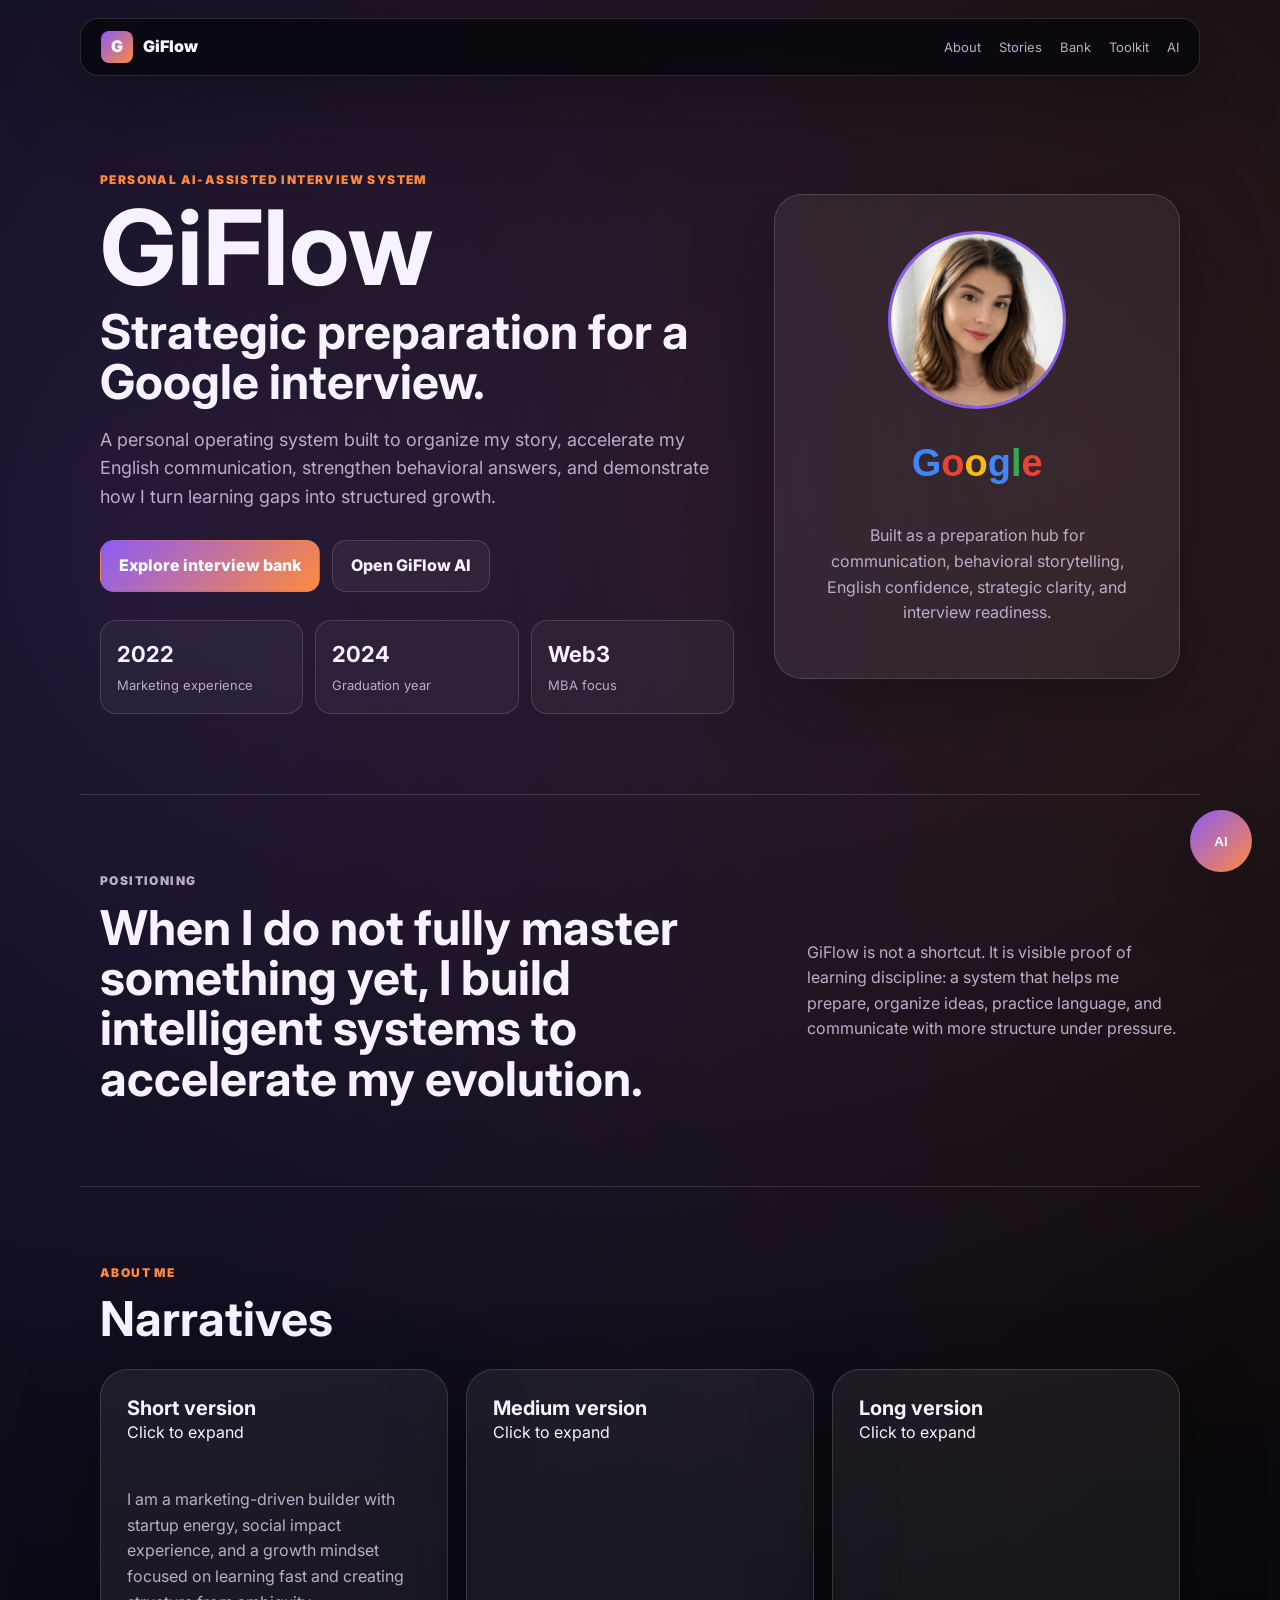
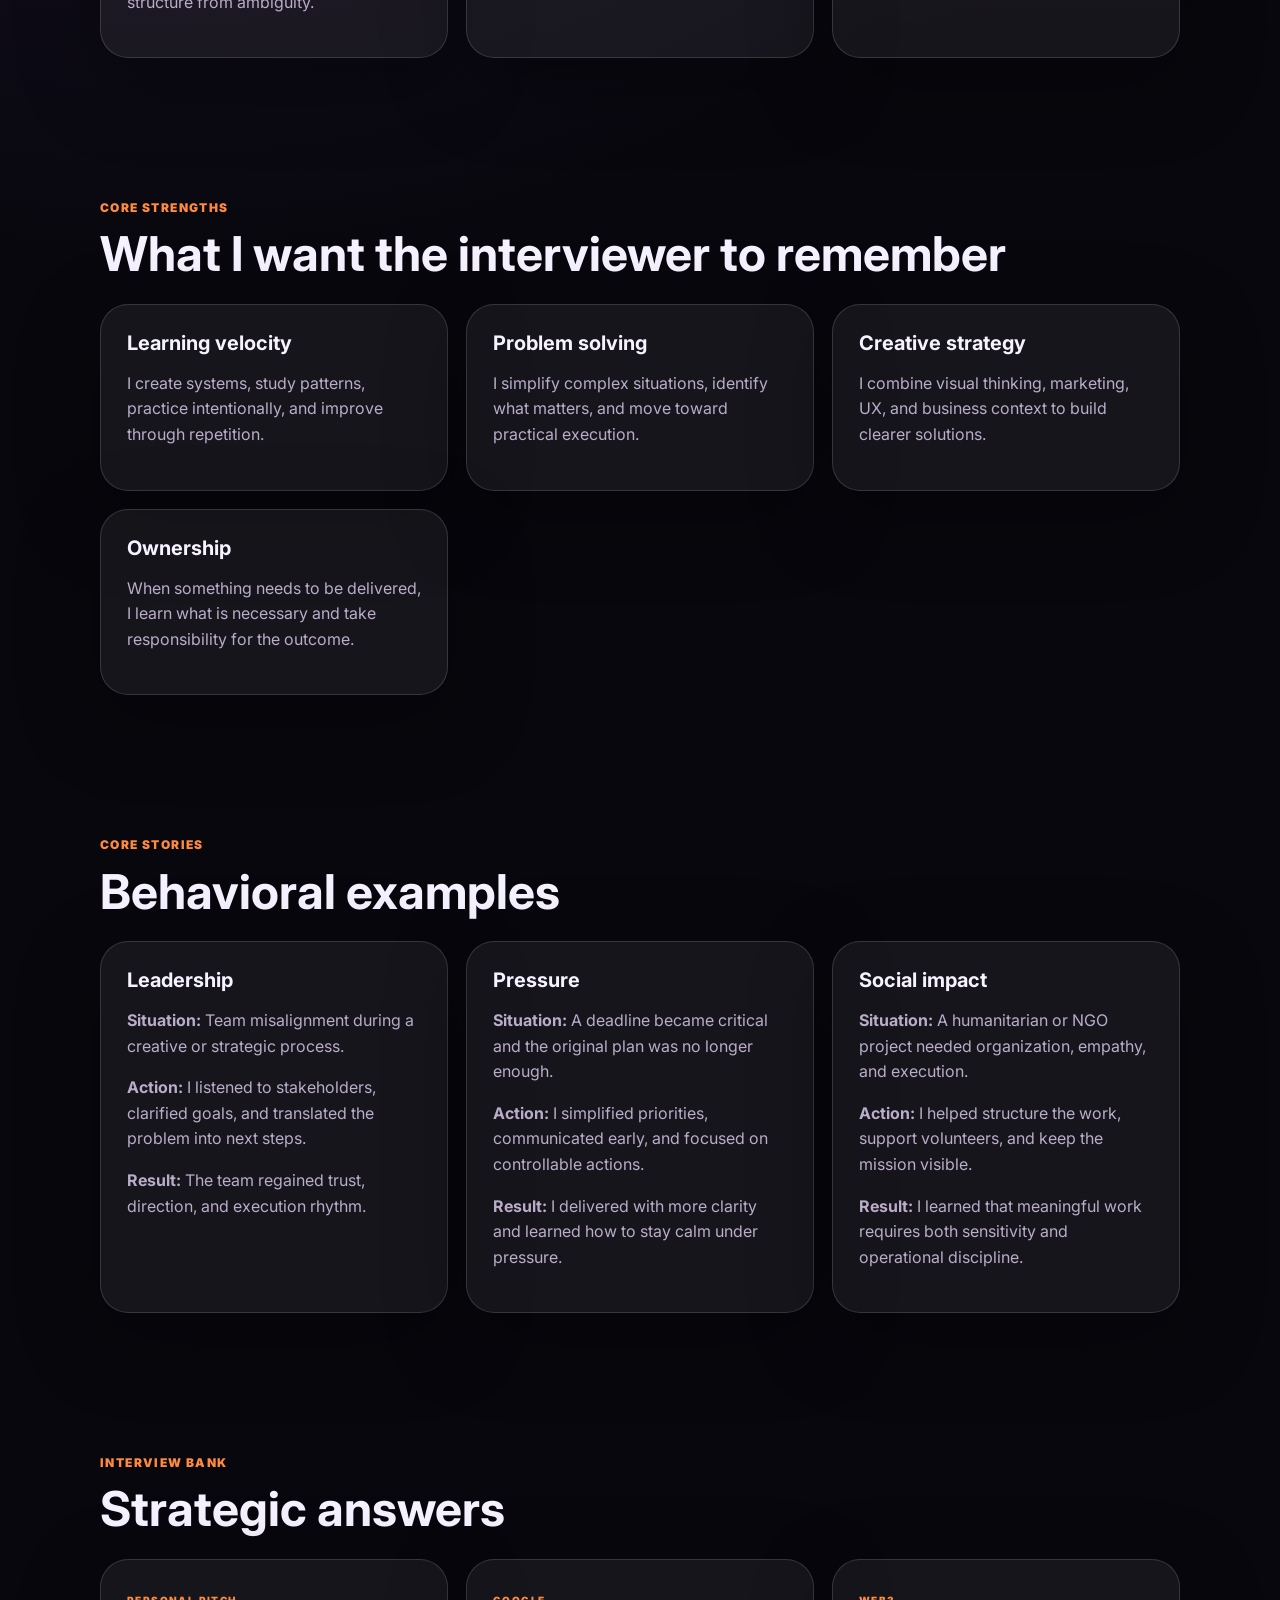
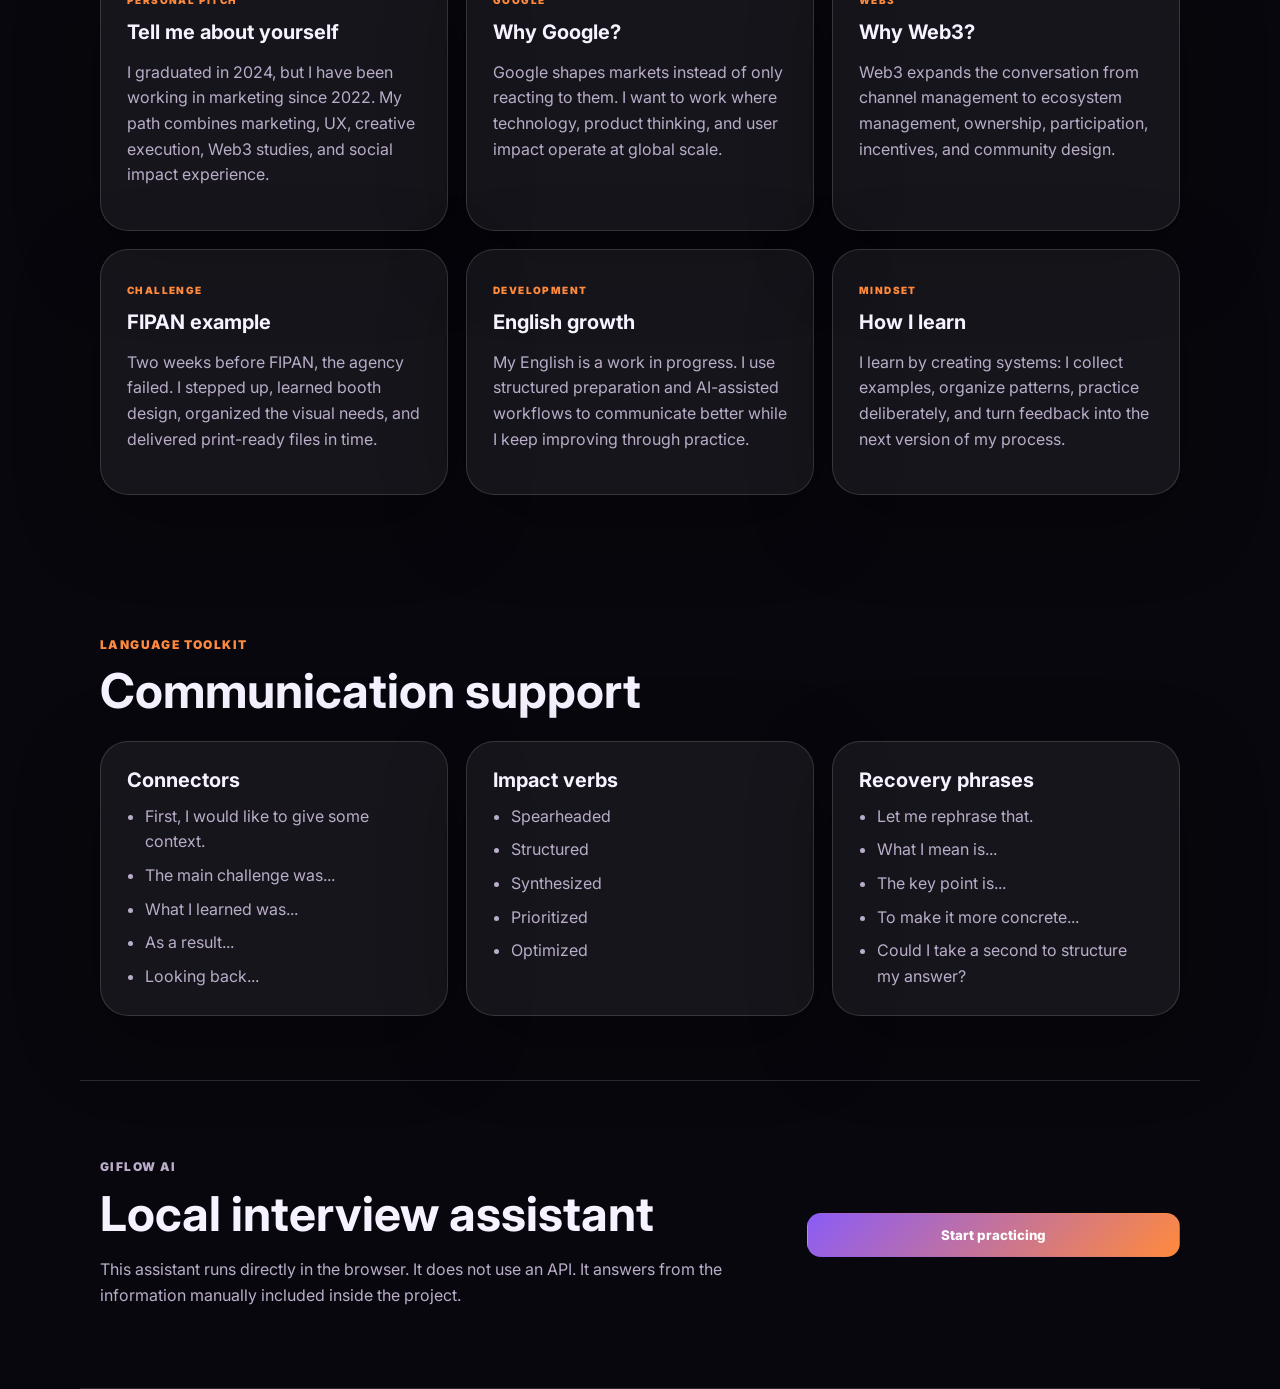
==== commit c9ca1dc0: "Update index.html" ====
--- a/index.html
+++ b/index.html
@@ -11,12 +11,12 @@
 </head>
 <body>
   <header class="topbar">
-    <a class="brand" href="#home" aria-label="GiFlow home">
+    <a class="brand" href="#home">
       <span class="brand-icon">G</span>
       <span>GiFlow</span>
     </a>
 
-    <nav class="nav" aria-label="Main navigation">
+    <nav class="nav">
       <a href="#about">About</a>
       <a href="#stories">Stories</a>
       <a href="#interview-bank">Bank</a>
@@ -41,7 +41,7 @@
           <a href="#assistant-zone" class="secondary-btn">Open GiFlow AI</a>
         </div>
 
-        <div class="hero-metrics" aria-label="GiFlow pillars">
+        <div class="hero-metrics">
           <div>
             <strong>2022</strong>
             <span>Marketing experience</span>
@@ -57,18 +57,18 @@
         </div>
       </div>
 
-      <aside class="hero-card" aria-label="Profile summary">
+      <aside class="hero-card">
         <div class="profile-wrapper">
           <img src="static/images/fotodeperfil.jpeg" alt="Geovana Calixto" class="profile-img" onerror="this.style.display='none'; this.parentElement.classList.add('profile-fallback');">
         </div>
 
-        <div class="google-wordmark" aria-label="Google">
+        <div class="google-wordmark">
           <span class="g-blue">G</span><span class="g-red">o</span><span class="g-yellow">o</span><span class="g-blue">g</span><span class="g-green">l</span><span class="g-red">e</span>
         </div>
 
         <p>
           Built as a preparation hub for communication, behavioral storytelling, English confidence,
-          and strategic clarity.
+          strategic clarity, and interview readiness.
         </p>
       </aside>
     </section>
@@ -79,7 +79,7 @@
         <h2>When I do not fully master something yet, I build intelligent systems to accelerate my evolution.</h2>
       </div>
       <p>
-        GiFlow is not a shortcut. It is a visible proof of learning discipline: a system that helps me prepare,
+        GiFlow is not a shortcut. It is visible proof of learning discipline: a system that helps me prepare,
         organize ideas, practice language, and communicate with more structure under pressure.
       </p>
     </section>
@@ -90,7 +90,10 @@
 
       <div class="about-grid">
         <details class="glass-card" open>
-          <summary><h3>Short version</h3></summary>
+          <summary>
+            <h3>Short version</h3>
+            <span class="summary-hint">Click to expand</span>
+          </summary>
           <div class="details-content">
             <p>
               I am a marketing-driven builder with startup energy, social impact experience,
@@ -100,22 +103,41 @@
         </details>
 
         <details class="glass-card">
-          <summary><h3>Medium version</h3></summary>
+          <summary>
+            <h3>Medium version</h3>
+            <span class="summary-hint">Click to expand</span>
+          </summary>
           <div class="details-content">
             <p>
               I am a UI/UX and marketing professional with an MBA focus in Web3. I connect creative execution,
               business goals, and product thinking to transform unclear challenges into organized action.
+              Since 2022, I have worked with marketing, visual communication, content, and strategic projects,
+              learning how to move between creativity and delivery.
             </p>
           </div>
         </details>
 
         <details class="glass-card">
-          <summary><h3>Long version</h3></summary>
+          <summary>
+            <h3>Long version</h3>
+            <span class="summary-hint">Click to expand</span>
+          </summary>
           <div class="details-content">
             <p>
-              My career development works like an operating system. I have experience with startup environments,
-              social impact initiatives, humanitarian design efforts in Rio Grande do Sul, and projects such as
-              Único Roteiro. I care about visual quality, strategic communication, and measurable growth.
+              I graduated in 2024, but I have been working in marketing since 2022. My path combines marketing,
+              UX, creative execution, social impact, and Web3 studies. I have experience with startup environments,
+              projects such as Único Roteiro, humanitarian design efforts in Rio Grande do Sul, and moments where I
+              had to learn quickly to deliver under pressure.
+            </p>
+            <p>
+              What connects my experiences is the way I respond to uncertainty. When I do not fully master something yet,
+              I create systems to accelerate my evolution. GiFlow is an example of that mindset: a personal operating
+              system that helps me organize my story, practice English, structure interview answers, and turn preparation
+              into a visible product.
+            </p>
+            <p>
+              I want to be remembered as someone who combines creativity with ownership: someone who listens, structures,
+              learns fast, and transforms complex situations into clear next steps.
             </p>
           </div>
         </details>
@@ -129,7 +151,7 @@
       <div class="pillars-grid">
         <article class="glass-card">
           <h3>Learning velocity</h3>
-          <p>I do not wait for perfect conditions. I create systems, study patterns, and improve through repetition.</p>
+          <p>I create systems, study patterns, practice intentionally, and improve through repetition.</p>
         </article>
 
         <article class="glass-card">
@@ -164,7 +186,7 @@
         <article class="glass-card">
           <h3>Pressure</h3>
           <p><strong>Situation:</strong> A deadline became critical and the original plan was no longer enough.</p>
-          <p><strong>Action:</strong> I simplified priorities, communicated early, and focused on the actions I could control.</p>
+          <p><strong>Action:</strong> I simplified priorities, communicated early, and focused on controllable actions.</p>
           <p><strong>Result:</strong> I delivered with more clarity and learned how to stay calm under pressure.</p>
         </article>
 
@@ -187,7 +209,7 @@
           <h3>Tell me about yourself</h3>
           <p>
             I graduated in 2024, but I have been working in marketing since 2022. My path combines marketing,
-            UX, creative execution, Web3 studies, and a strong habit of building systems to learn faster.
+            UX, creative execution, Web3 studies, and social impact experience.
           </p>
         </article>
 
@@ -195,7 +217,7 @@
           <span class="tag">Google</span>
           <h3>Why Google?</h3>
           <p>
-            Google shapes markets instead of only reacting to them. I want to work in an environment where technology,
+            Google shapes markets instead of only reacting to them. I want to work where technology,
             product thinking, and user impact operate at global scale.
           </p>
         </article>
@@ -204,8 +226,8 @@
           <span class="tag">Web3</span>
           <h3>Why Web3?</h3>
           <p>
-            Traditional digital marketing is reaching a plateau. Web3 expands the conversation from channel management
-            to ecosystem management, ownership, participation, and community incentives.
+            Web3 expands the conversation from channel management to ecosystem management, ownership,
+            participation, incentives, and community design.
           </p>
         </article>
 
@@ -292,19 +314,19 @@
   </main>
 
   <div id="ai-container">
-    <button id="ai-trigger" class="ai-trigger" type="button" aria-label="Open GiFlow AI">AI</button>
-
-    <section class="assistant hidden" id="assistant" aria-label="GiFlow AI assistant">
+    <button id="ai-trigger" class="ai-trigger" type="button">AI</button>
+
+    <section class="assistant hidden" id="assistant">
       <div class="assistant-header">
         <div class="assistant-avatar">G</div>
         <div class="header-info">
           <h3>GiFlow AI</h3>
           <p>Local interview prep</p>
         </div>
-        <button id="close-ai" class="close-btn" type="button" aria-label="Close assistant">&times;</button>
-      </div>
-
-      <div class="assistant-modes" aria-label="Assistant modes">
+        <button id="close-ai" class="close-btn" type="button">&times;</button>
+      </div>
+
+      <div class="assistant-modes">
         <button class="mode-btn active" type="button" data-mode="bilingual">Bilingual</button>
         <button class="mode-btn" type="button" data-mode="english">English</button>
         <button class="mode-btn" type="button" data-mode="portuguese">Português</button>
@@ -313,7 +335,7 @@
 
       <div class="assistant-messages" id="chat-messages">
         <div class="bot-message">
-          Ready to prep. Ask me about Google, Web3, leadership, pressure, FIPAN, strengths, weaknesses, English, or STAR stories.
+          Ready to prep. Ask me about yourself, Google, Web3, leadership, pressure, FIPAN, strengths, weaknesses, English, or STAR stories.
         </div>
       </div>
 
--- a/static/css/styles.css
+++ b/static/css/styles.css
@@ -1,111 +1,558 @@
 :root {
-    --bg: #08070d;
-    --card: rgba(255, 255, 255, 0.06);
-    --card-strong: rgba(255, 255, 255, 0.12);
-    --text: #f7f2ff;
-    --muted: #b9adc9;
-    --purple: #8b5cf6;
-    --orange: #ff8a3d;
-    --line: rgba(255, 255, 255, 0.14);
-}
-
-* { box-sizing: border-box; }
-html { scroll-behavior: smooth; }
+  --bg: #08070d;
+  --bg-soft: #11101a;
+  --card: rgba(255, 255, 255, 0.06);
+  --card-strong: rgba(255, 255, 255, 0.11);
+  --text: #f7f2ff;
+  --muted: #b9adc9;
+  --purple: #8b5cf6;
+  --orange: #ff8a3d;
+  --green: #34a853;
+  --blue: #4285f4;
+  --red: #ea4335;
+  --yellow: #fbbc05;
+  --line: rgba(255, 255, 255, 0.14);
+  --shadow: 0 24px 80px rgba(0, 0, 0, 0.35);
+}
+
+* {
+  box-sizing: border-box;
+}
+
+html {
+  scroll-behavior: smooth;
+}
 
 body {
-    margin: 0;
-    font-family: 'Inter', Arial, sans-serif;
-    color: var(--text);
-    background: radial-gradient(circle at 15% 15%, rgba(139, 92, 246, 0.15), transparent 35%), #08070d;
-    line-height: 1.6;
-}
-
-/* TOPBAR */
+  margin: 0;
+  font-family: "Inter", Arial, sans-serif;
+  color: var(--text);
+  background:
+    radial-gradient(circle at 12% 12%, rgba(139, 92, 246, 0.18), transparent 32%),
+    radial-gradient(circle at 85% 10%, rgba(255, 138, 61, 0.12), transparent 28%),
+    var(--bg);
+  line-height: 1.6;
+}
+
+a {
+  color: inherit;
+}
+
 .topbar {
-    position: fixed; top: 20px; left: 50%; transform: translateX(-50%);
-    width: min(1120px, 92%); z-index: 1000;
-    display: flex; justify-content: space-between; align-items: center;
-    padding: 12px 24px; border: 1px solid var(--line); border-radius: 20px;
-    background: rgba(8, 7, 13, 0.8); backdrop-filter: blur(20px);
-}
-
-.brand { display: flex; align-items: center; gap: 10px; font-weight: 800; }
-.brand-icon { width: 32px; height: 32px; background: linear-gradient(135deg, var(--purple), var(--orange)); border-radius: 8px; display: grid; place-items: center; color: white; }
-.nav { display: flex; gap: 20px; font-size: 13px; }
-.nav a { color: var(--muted); text-decoration: none; transition: 0.3s; }
-.nav a:hover { color: white; }
-
-/* HERO */
-.hero { max-width: 1120px; margin: 0 auto; padding: 160px 20px 80px; display: grid; grid-template-columns: 1.2fr 0.8fr; gap: 40px; align-items: center; }
-.eyebrow { color: var(--orange); font-weight: 800; font-size: 12px; text-transform: uppercase; letter-spacing: 1.5px; }
-h1 { font-size: clamp(48px, 8vw, 100px); margin: 10px 0; line-height: 0.9; }
+  position: fixed;
+  top: 18px;
+  left: 50%;
+  transform: translateX(-50%);
+  width: min(1120px, 92%);
+  z-index: 1000;
+  display: flex;
+  justify-content: space-between;
+  align-items: center;
+  gap: 18px;
+  padding: 12px 20px;
+  border: 1px solid var(--line);
+  border-radius: 18px;
+  background: rgba(8, 7, 13, 0.82);
+  backdrop-filter: blur(20px);
+  box-shadow: var(--shadow);
+}
+
+.brand {
+  display: flex;
+  align-items: center;
+  gap: 10px;
+  font-weight: 900;
+  text-decoration: none;
+  white-space: nowrap;
+}
+
+.brand-icon {
+  width: 32px;
+  height: 32px;
+  background: linear-gradient(135deg, var(--purple), var(--orange));
+  border-radius: 8px;
+  display: grid;
+  place-items: center;
+  color: white;
+}
+
+.nav {
+  display: flex;
+  gap: 18px;
+  font-size: 13px;
+}
+
+.nav a {
+  color: var(--muted);
+  text-decoration: none;
+  transition: color 0.2s ease;
+}
+
+.nav a:hover {
+  color: white;
+}
+
+.hero {
+  max-width: 1120px;
+  margin: 0 auto;
+  padding: 158px 20px 80px;
+  display: grid;
+  grid-template-columns: minmax(0, 1.22fr) minmax(280px, 0.78fr);
+  gap: 40px;
+  align-items: center;
+}
+
+.eyebrow,
+.section-label,
+.tag {
+  color: var(--orange);
+  font-weight: 900;
+  font-size: 12px;
+  text-transform: uppercase;
+  letter-spacing: 1.4px;
+}
+
+h1,
+h2,
+h3,
+p {
+  overflow-wrap: anywhere;
+}
+
+h1 {
+  font-size: clamp(56px, 9vw, 104px);
+  margin: 8px 0 12px;
+  line-height: 0.9;
+  letter-spacing: 0;
+}
+
+h2 {
+  font-size: clamp(28px, 4vw, 48px);
+  line-height: 1.05;
+  margin: 0 0 18px;
+  letter-spacing: 0;
+}
+
+h3 {
+  margin: 0 0 12px;
+  font-size: 20px;
+  line-height: 1.2;
+}
+
+.hero-content h2 {
+  max-width: 720px;
+}
+
+.hero-text {
+  max-width: 680px;
+  color: var(--muted);
+  font-size: 18px;
+}
+
+.hero-actions {
+  display: flex;
+  flex-wrap: wrap;
+  gap: 12px;
+  margin: 28px 0;
+}
+
+.primary-btn,
+.secondary-btn {
+  min-height: 44px;
+  border-radius: 14px;
+  padding: 12px 18px;
+  font-weight: 800;
+  text-decoration: none;
+  border: 1px solid transparent;
+  cursor: pointer;
+  font-family: inherit;
+}
+
+.primary-btn {
+  background: linear-gradient(135deg, var(--purple), var(--orange));
+  color: white;
+}
+
+.secondary-btn {
+  color: var(--text);
+  background: rgba(255, 255, 255, 0.05);
+  border-color: var(--line);
+}
+
+.hero-metrics {
+  display: grid;
+  grid-template-columns: repeat(3, minmax(0, 1fr));
+  gap: 12px;
+  max-width: 650px;
+}
+
+.hero-metrics div {
+  border: 1px solid var(--line);
+  border-radius: 16px;
+  padding: 16px;
+  background: rgba(255, 255, 255, 0.04);
+}
+
+.hero-metrics strong {
+  display: block;
+  font-size: 22px;
+}
+
+.hero-metrics span {
+  color: var(--muted);
+  font-size: 13px;
+}
+
+.hero-card,
+.glass-card {
+  background: var(--card);
+  border: 1px solid var(--line);
+  border-radius: 28px;
+  box-shadow: var(--shadow);
+}
 
 .hero-card {
-    background: var(--card); border: 1px solid var(--line); border-radius: 32px;
-    padding: 40px; text-align: center; display: flex; flex-direction: column; align-items: center;
+  padding: 36px;
+  text-align: center;
+  display: flex;
+  flex-direction: column;
+  align-items: center;
+}
+
+.hero-card p,
+.glass-card p,
+.intro-band p,
+.assistant-zone p {
+  color: var(--muted);
 }
 
 .profile-wrapper {
-    width: 180px; height: 180px; border-radius: 50%; overflow: hidden;
-    margin-bottom: 24px; border: 3px solid var(--purple);
-}
-
-.profile-img { width: 100%; height: 100%; object-fit: cover; }
-
-/* SEÇÕES E GRIDS */
-.section { max-width: 1120px; margin: 0 auto; padding: 60px 20px; }
-.section-label { color: var(--orange); font-weight: 800; text-transform: uppercase; font-size: 12px; margin-bottom: 8px; }
-
-.about-grid, .stories-grid, .interview-bank-grid, .toolkit-grid, .dictionary-grid {
-    display: grid; gap: 20px; grid-template-columns: repeat(3, 1fr);
-}
-
-/* CARDS COM ALINHAMENTO CENTRALIZADO */
-.glass-card, .story-card {
-    background: var(--card); border: 1px solid var(--line); border-radius: 32px;
-    padding: 28px; text-align: center; transition: 0.3s;
-}
-
-details.glass-card { cursor: pointer; padding: 0; }
+  width: 178px;
+  height: 178px;
+  border-radius: 50%;
+  overflow: hidden;
+  margin-bottom: 24px;
+  border: 3px solid var(--purple);
+  background: linear-gradient(135deg, rgba(139, 92, 246, 0.4), rgba(255, 138, 61, 0.4));
+  display: grid;
+  place-items: center;
+}
+
+.profile-fallback::before {
+  content: "GC";
+  font-weight: 900;
+  font-size: 42px;
+}
+
+.profile-img {
+  width: 100%;
+  height: 100%;
+  object-fit: cover;
+}
+
+.google-wordmark {
+  font-size: 38px;
+  font-weight: 800;
+  letter-spacing: 0;
+  margin-bottom: 14px;
+  font-family: Arial, sans-serif;
+}
+
+.g-blue {
+  color: var(--blue);
+}
+
+.g-red {
+  color: var(--red);
+}
+
+.g-yellow {
+  color: var(--yellow);
+}
+
+.g-green {
+  color: var(--green);
+}
+
+.section {
+  max-width: 1120px;
+  margin: 0 auto;
+  padding: 64px 20px;
+}
+
+.intro-band,
+.assistant-zone {
+  display: grid;
+  grid-template-columns: minmax(0, 1fr) minmax(260px, 0.55fr);
+  gap: 28px;
+  align-items: center;
+  border-top: 1px solid var(--line);
+  border-bottom: 1px solid var(--line);
+}
+
+.about-grid,
+.stories-grid,
+.interview-bank-grid,
+.pillars-grid,
+.dictionary-grid {
+  display: grid;
+  gap: 18px;
+  margin-top: 24px;
+}
+
+.about-grid,
+.stories-grid,
+.dictionary-grid {
+  grid-template-columns: repeat(3, minmax(0, 1fr));
+}
+
+.interview-bank-grid,
+.pillars-grid {
+  grid-template-columns: repeat(3, minmax(0, 1fr));
+}
+
+.glass-card {
+  padding: 26px;
+  transition: transform 0.2s ease, background 0.2s ease;
+}
+
+.glass-card:hover {
+  transform: translateY(-3px);
+  background: var(--card-strong);
+}
+
+details.glass-card {
+  padding: 0;
+}
+
 summary {
-    list-style: none; padding: 28px; font-weight: bold; font-size: 18px;
-    display: flex; justify-content: center; align-items: center;
-}
-summary h3 { margin: 0; }
-summary::-webkit-details-marker { display: none; }
-
-.details-content { padding: 0 28px 28px; color: var(--muted); text-align: center; }
-
-/* IA ASSISTANT */
+  list-style: none;
+  padding: 26px;
+  cursor: pointer;
+}
+
+summary h3 {
+  margin: 0;
+}
+
+summary::-webkit-details-marker {
+  display: none;
+}
+
+.details-content {
+  padding: 0 26px 26px;
+}
+
+.tag {
+  display: inline-block;
+  margin-bottom: 12px;
+  font-size: 10px;
+}
+
+ul {
+  margin: 0;
+  padding-left: 18px;
+  color: var(--muted);
+}
+
+li + li {
+  margin-top: 8px;
+}
+
 .ai-trigger {
-    position: fixed; bottom: 30px; right: 30px; width: 60px; height: 60px;
-    background: linear-gradient(135deg, var(--purple), var(--orange));
-    border-radius: 50%; border: none; cursor: pointer; z-index: 1100;
-    color: white; font-weight: 900;
+  position: fixed;
+  bottom: 28px;
+  right: 28px;
+  width: 62px;
+  height: 62px;
+  background: linear-gradient(135deg, var(--purple), var(--orange));
+  border-radius: 50%;
+  border: none;
+  cursor: pointer;
+  z-index: 1100;
+  color: white;
+  font-weight: 900;
+  box-shadow: var(--shadow);
 }
 
 .assistant {
-    position: fixed; bottom: 100px; right: 30px; width: 360px; height: 550px;
-    background: rgba(15, 14, 22, 0.95); border: 1px solid var(--line);
-    border-radius: 32px; display: flex; flex-direction: column; z-index: 1050;
-    backdrop-filter: blur(25px);
-}
-
-.assistant.hidden { display: none; }
-
-.assistant-header { padding: 20px; border-bottom: 1px solid var(--line); display: flex; align-items: center; gap: 12px; }
-.assistant-avatar { width: 40px; height: 40px; border-radius: 50%; background: linear-gradient(var(--orange), var(--purple)); }
-.assistant-modes { display: grid; grid-template-columns: repeat(2, 1fr); gap: 8px; padding: 12px; }
-.mode-btn { background: rgba(255, 255, 255, 0.05); border: 1px solid var(--line); color: var(--muted); border-radius: 12px; padding: 8px; cursor: pointer; font-size: 11px; }
-.mode-btn.active { background: linear-gradient(135deg, var(--purple), var(--orange)); color: white; border: none; }
-.assistant-messages { flex: 1; overflow-y: auto; padding: 20px; }
-.bot-message { background: rgba(139, 92, 246, 0.1); padding: 12px; border-radius: 15px; margin-bottom: 12px; }
-.assistant-form { padding: 15px; display: flex; gap: 8px; border-top: 1px solid var(--line); }
-.assistant-form input { flex: 1; background: #000; border: 1px solid var(--line); border-radius: 12px; color: white; padding: 10px; outline: none; }
-.assistant-form button { background: var(--purple); border: none; border-radius: 12px; color: white; padding: 10px 15px; cursor: pointer; font-weight: bold; }
-.close-btn { margin-left: auto; background: none; border: none; color: var(--muted); font-size: 24px; cursor: pointer; }
+  position: fixed;
+  bottom: 100px;
+  right: 28px;
+  width: min(380px, calc(100vw - 32px));
+  height: min(590px, calc(100vh - 130px));
+  background: rgba(15, 14, 22, 0.96);
+  border: 1px solid var(--line);
+  border-radius: 28px;
+  display: flex;
+  flex-direction: column;
+  z-index: 1050;
+  backdrop-filter: blur(25px);
+  box-shadow: var(--shadow);
+  overflow: hidden;
+}
+
+.assistant.hidden {
+  display: none;
+}
+
+.assistant-header {
+  padding: 18px;
+  border-bottom: 1px solid var(--line);
+  display: flex;
+  align-items: center;
+  gap: 12px;
+}
+
+.assistant-avatar {
+  width: 42px;
+  height: 42px;
+  border-radius: 50%;
+  background: linear-gradient(135deg, var(--orange), var(--purple));
+  display: grid;
+  place-items: center;
+  font-weight: 900;
+}
+
+.header-info h3,
+.header-info p {
+  margin: 0;
+}
+
+.header-info p {
+  color: var(--muted);
+  font-size: 12px;
+}
+
+.close-btn {
+  margin-left: auto;
+  background: none;
+  border: none;
+  color: var(--muted);
+  font-size: 28px;
+  cursor: pointer;
+}
+
+.assistant-modes {
+  display: grid;
+  grid-template-columns: repeat(2, 1fr);
+  gap: 8px;
+  padding: 12px;
+  border-bottom: 1px solid var(--line);
+}
+
+.mode-btn {
+  background: rgba(255, 255, 255, 0.05);
+  border: 1px solid var(--line);
+  color: var(--muted);
+  border-radius: 12px;
+  padding: 9px;
+  cursor: pointer;
+  font-size: 12px;
+  font-weight: 800;
+}
+
+.mode-btn.active {
+  background: linear-gradient(135deg, var(--purple), var(--orange));
+  color: white;
+  border-color: transparent;
+}
+
+.assistant-messages {
+  flex: 1;
+  overflow-y: auto;
+  padding: 18px;
+}
+
+.bot-message,
+.user-message {
+  padding: 12px 14px;
+  border-radius: 16px;
+  margin-bottom: 12px;
+  font-size: 14px;
+}
+
+.bot-message {
+  background: rgba(139, 92, 246, 0.13);
+  border: 1px solid rgba(139, 92, 246, 0.18);
+}
+
+.user-message {
+  background: rgba(255, 138, 61, 0.14);
+  border: 1px solid rgba(255, 138, 61, 0.2);
+  margin-left: 28px;
+}
+
+.assistant-form {
+  padding: 14px;
+  display: flex;
+  gap: 8px;
+  border-top: 1px solid var(--line);
+}
+
+.assistant-form input {
+  flex: 1;
+  min-width: 0;
+  background: #050507;
+  border: 1px solid var(--line);
+  border-radius: 12px;
+  color: white;
+  padding: 11px;
+  outline: none;
+  font-family: inherit;
+}
+
+.assistant-form button {
+  background: var(--purple);
+  border: none;
+  border-radius: 12px;
+  color: white;
+  padding: 10px 14px;
+  cursor: pointer;
+  font-weight: 900;
+  font-family: inherit;
+}
 
 @media (max-width: 900px) {
-    .hero { grid-template-columns: 1fr; text-align: center; }
-    .about-grid, .stories-grid, .dictionary-grid { grid-template-columns: 1fr; }
-}
+  .topbar {
+    align-items: flex-start;
+  }
+
+  .nav {
+    display: none;
+  }
+
+  .hero,
+  .intro-band,
+  .assistant-zone {
+    grid-template-columns: 1fr;
+  }
+
+  .hero {
+    padding-top: 130px;
+    text-align: center;
+  }
+
+  .hero-actions {
+    justify-content: center;
+  }
+
+  .hero-metrics,
+  .about-grid,
+  .stories-grid,
+  .interview-bank-grid,
+  .pillars-grid,
+  .dictionary-grid {
+    grid-template-columns: 1fr;
+  }
+
+  .assistant {
+    right: 16px;
+    bottom: 92px;
+  }
+
+  .ai-trigger {
+    right: 18px;
+    bottom: 18px;
+  }
+}
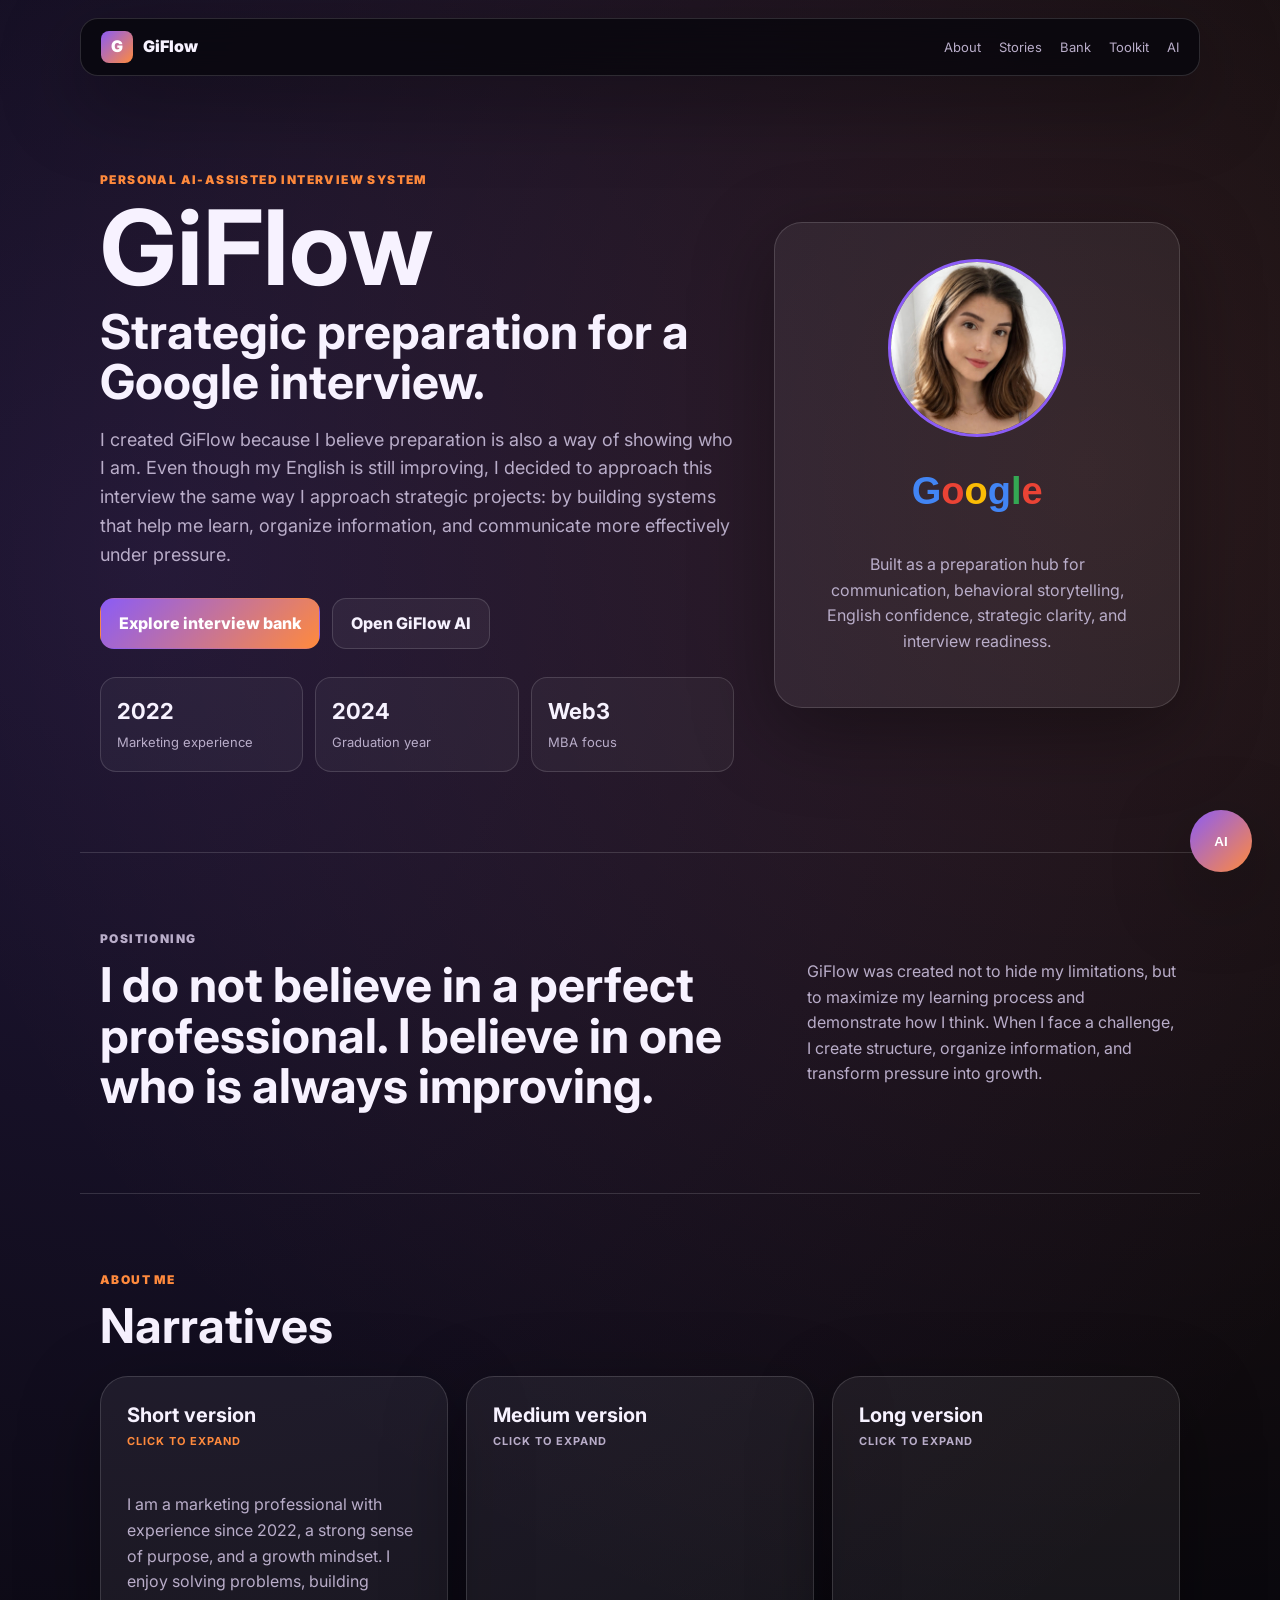
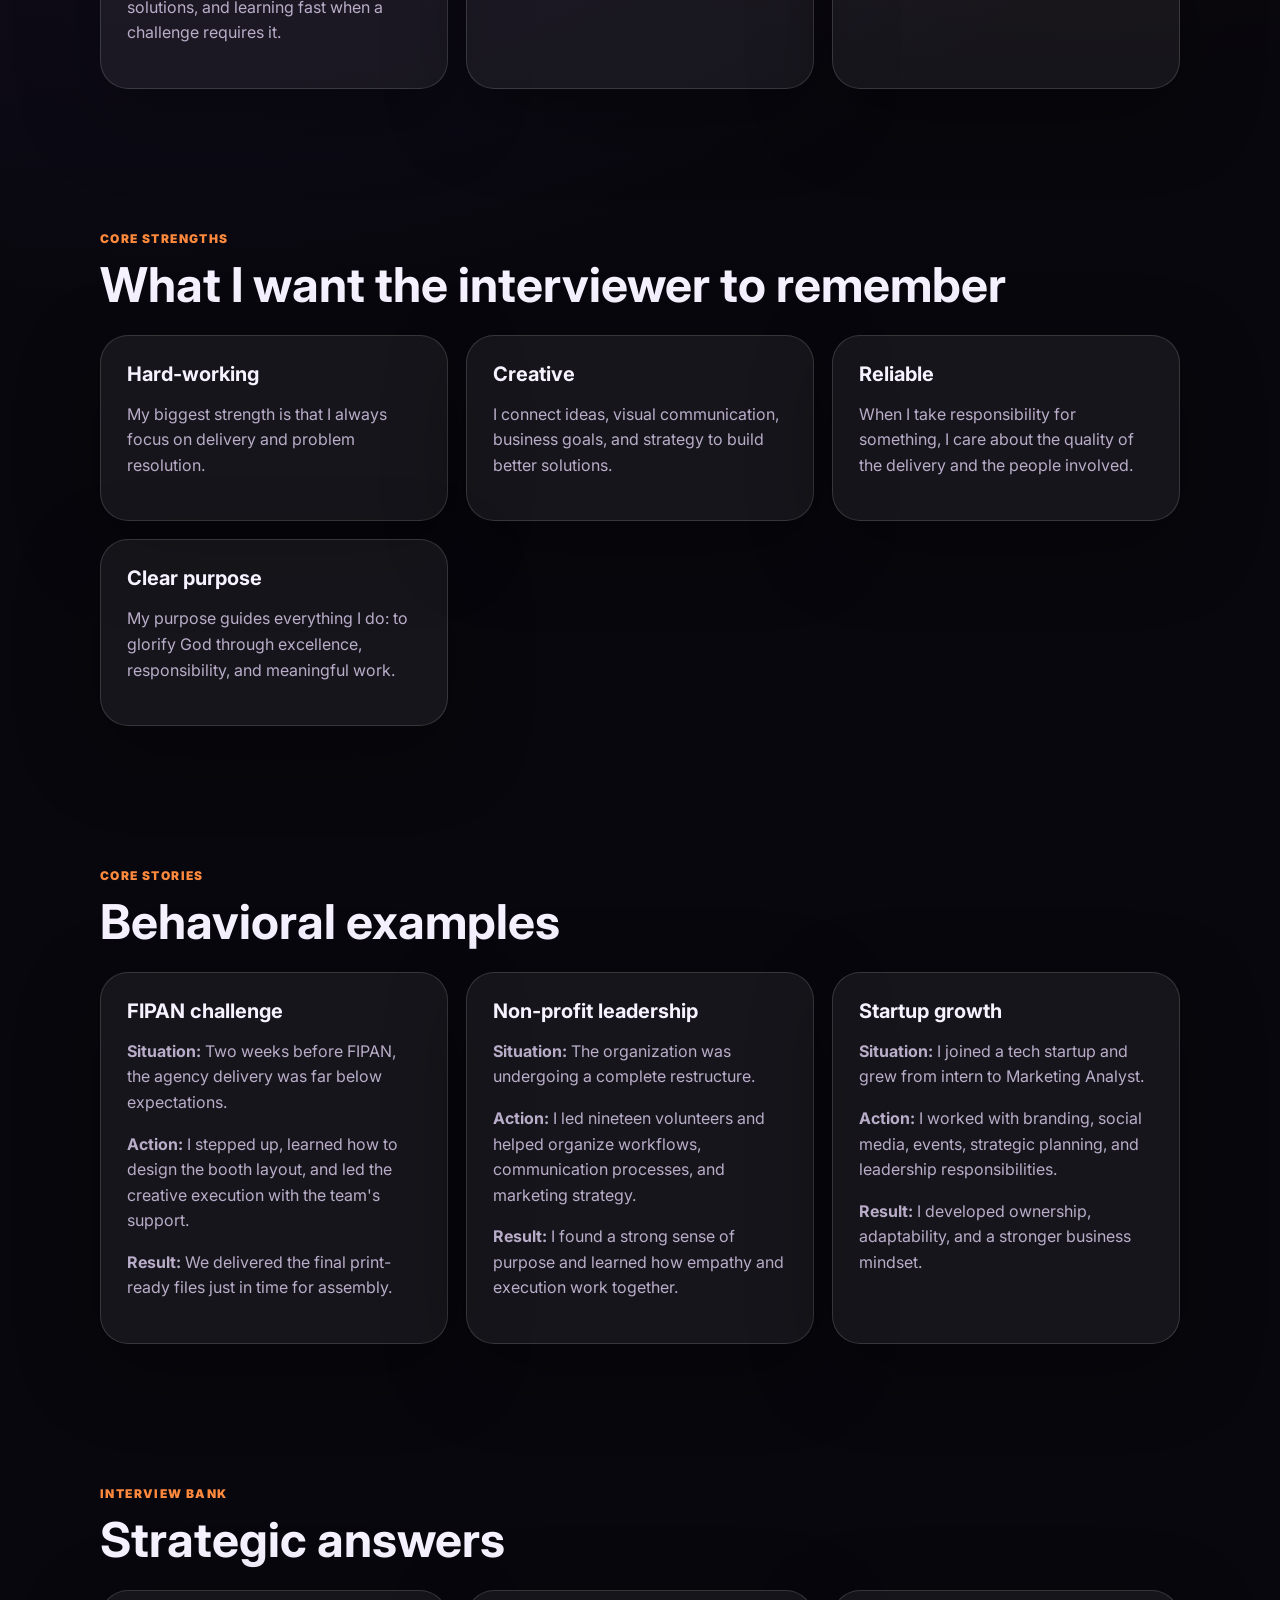
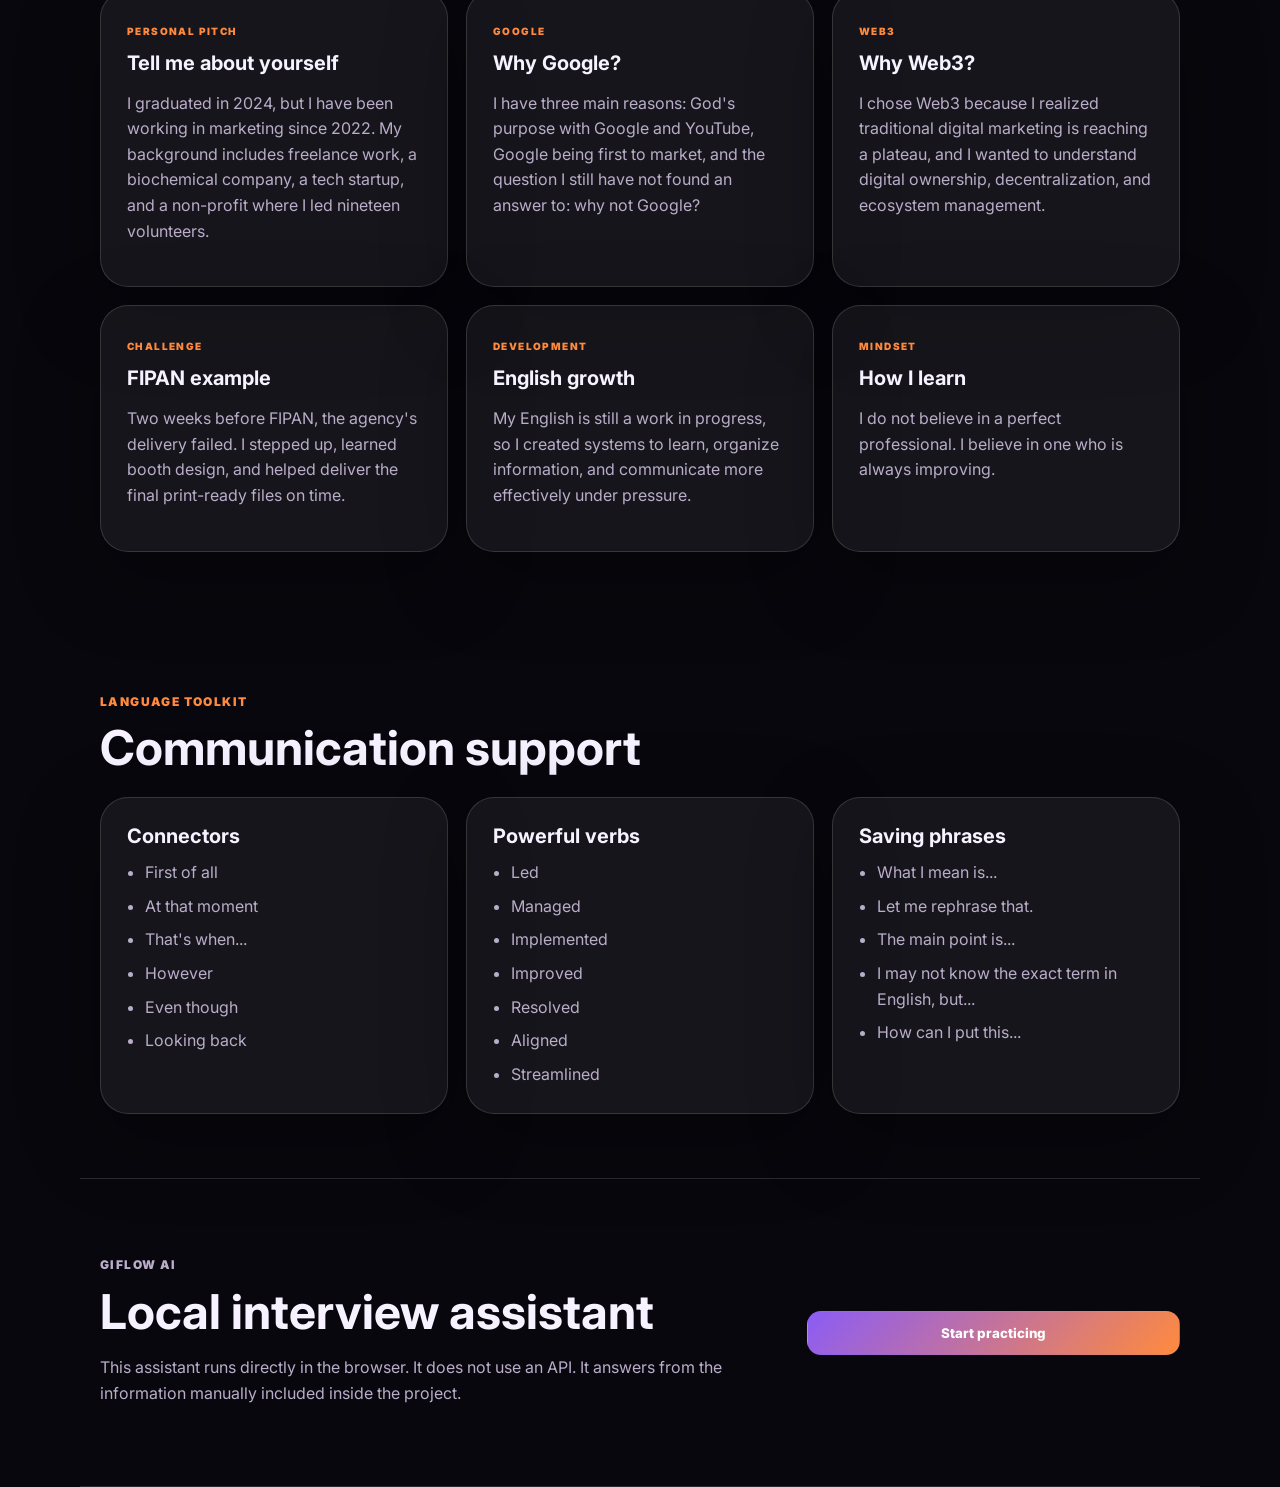
==== commit cc9eda03: "Update index.html" ====
--- a/index.html
+++ b/index.html
@@ -32,8 +32,10 @@
         <h1>GiFlow</h1>
         <h2>Strategic preparation for a Google interview.</h2>
         <p class="hero-text">
-          A personal operating system built to organize my story, accelerate my English communication,
-          strengthen behavioral answers, and demonstrate how I turn learning gaps into structured growth.
+          I created GiFlow because I believe preparation is also a way of showing who I am.
+          Even though my English is still improving, I decided to approach this interview the same way
+          I approach strategic projects: by building systems that help me learn, organize information,
+          and communicate more effectively under pressure.
         </p>
 
         <div class="hero-actions">
@@ -76,11 +78,12 @@
     <section class="section intro-band">
       <div>
         <p class="section-label">Positioning</p>
-        <h2>When I do not fully master something yet, I build intelligent systems to accelerate my evolution.</h2>
+        <h2>I do not believe in a perfect professional. I believe in one who is always improving.</h2>
       </div>
       <p>
-        GiFlow is not a shortcut. It is visible proof of learning discipline: a system that helps me prepare,
-        organize ideas, practice language, and communicate with more structure under pressure.
+        GiFlow was created not to hide my limitations, but to maximize my learning process and demonstrate
+        how I think. When I face a challenge, I create structure, organize information, and transform pressure
+        into growth.
       </p>
     </section>
 
@@ -96,8 +99,9 @@
           </summary>
           <div class="details-content">
             <p>
-              I am a marketing-driven builder with startup energy, social impact experience,
-              and a growth mindset focused on learning fast and creating structure from ambiguity.
+              I am a marketing professional with experience since 2022, a strong sense of purpose,
+              and a growth mindset. I enjoy solving problems, building solutions, and learning fast
+              when a challenge requires it.
             </p>
           </div>
         </details>
@@ -109,10 +113,13 @@
           </summary>
           <div class="details-content">
             <p>
-              I am a UI/UX and marketing professional with an MBA focus in Web3. I connect creative execution,
-              business goals, and product thinking to transform unclear challenges into organized action.
-              Since 2022, I have worked with marketing, visual communication, content, and strategic projects,
-              learning how to move between creativity and delivery.
+              I graduated in 2024, but I have been working in marketing since 2022. My background includes
+              freelance projects, a traditional biochemical company, a tech startup, and a non-profit organization
+              where I led nineteen volunteers as Social Media Coordinator.
+            </p>
+            <p>
+              One thing I want to bring to every conversation is my personality: how I handle situations,
+              how I challenge myself, and how I create structure when things are uncertain.
             </p>
           </div>
         </details>
@@ -124,20 +131,30 @@
           </summary>
           <div class="details-content">
             <p>
-              I graduated in 2024, but I have been working in marketing since 2022. My path combines marketing,
-              UX, creative execution, social impact, and Web3 studies. I have experience with startup environments,
-              projects such as Único Roteiro, humanitarian design efforts in Rio Grande do Sul, and moments where I
-              had to learn quickly to deliver under pressure.
-            </p>
-            <p>
-              What connects my experiences is the way I respond to uncertainty. When I do not fully master something yet,
-              I create systems to accelerate my evolution. GiFlow is an example of that mindset: a personal operating
-              system that helps me organize my story, practice English, structure interview answers, and turn preparation
-              into a visible product.
-            </p>
-            <p>
-              I want to be remembered as someone who combines creativity with ownership: someone who listens, structures,
-              learns fast, and transforms complex situations into clear next steps.
+              Thank you so much for considering me for this position. I was pleasantly surprised to receive
+              the invitation, especially following my first contact with Google last year. Participating in this
+              process is a very exciting opportunity for me, and I would like to take a moment to introduce myself
+              in more detail.
+            </p>
+            <p>
+              I graduated in 2024, but I have been working in marketing since 2022. I started my first marketing
+              project as a freelancer, working with an engineering company through an agency in Sao Paulo, while
+              the project was based in Minas Gerais. I contributed to inbound and outbound marketing, creating
+              campaigns to increase visibility and engagement.
+            </p>
+            <p>
+              After that, I gained experience in a traditional biochemical company and later joined a tech startup,
+              where I grew from intern to Marketing Analyst and took on leadership responsibilities. I worked with
+              branding, social media, events, and strategic planning, always aligned with business goals.
+            </p>
+            <p>
+              Later, I re-evaluated my career and decided to work on a social project where I found a strong sense
+              of purpose. As Social Media Coordinator for a non-profit, I led nineteen volunteers and helped restructure
+              communication processes and marketing strategy.
+            </p>
+            <p>
+              I see myself as someone who truly enjoys solving problems and building solutions. I do not believe in a
+              perfect professional, but I do believe in one who is always improving.
             </p>
           </div>
         </details>
@@ -150,23 +167,23 @@
 
       <div class="pillars-grid">
         <article class="glass-card">
-          <h3>Learning velocity</h3>
-          <p>I create systems, study patterns, practice intentionally, and improve through repetition.</p>
-        </article>
-
-        <article class="glass-card">
-          <h3>Problem solving</h3>
-          <p>I simplify complex situations, identify what matters, and move toward practical execution.</p>
-        </article>
-
-        <article class="glass-card">
-          <h3>Creative strategy</h3>
-          <p>I combine visual thinking, marketing, UX, and business context to build clearer solutions.</p>
-        </article>
-
-        <article class="glass-card">
-          <h3>Ownership</h3>
-          <p>When something needs to be delivered, I learn what is necessary and take responsibility for the outcome.</p>
+          <h3>Hard-working</h3>
+          <p>My biggest strength is that I always focus on delivery and problem resolution.</p>
+        </article>
+
+        <article class="glass-card">
+          <h3>Creative</h3>
+          <p>I connect ideas, visual communication, business goals, and strategy to build better solutions.</p>
+        </article>
+
+        <article class="glass-card">
+          <h3>Reliable</h3>
+          <p>When I take responsibility for something, I care about the quality of the delivery and the people involved.</p>
+        </article>
+
+        <article class="glass-card">
+          <h3>Clear purpose</h3>
+          <p>My purpose guides everything I do: to glorify God through excellence, responsibility, and meaningful work.</p>
         </article>
       </div>
     </section>
@@ -177,24 +194,24 @@
 
       <div class="stories-grid">
         <article class="glass-card">
-          <h3>Leadership</h3>
-          <p><strong>Situation:</strong> Team misalignment during a creative or strategic process.</p>
-          <p><strong>Action:</strong> I listened to stakeholders, clarified goals, and translated the problem into next steps.</p>
-          <p><strong>Result:</strong> The team regained trust, direction, and execution rhythm.</p>
-        </article>
-
-        <article class="glass-card">
-          <h3>Pressure</h3>
-          <p><strong>Situation:</strong> A deadline became critical and the original plan was no longer enough.</p>
-          <p><strong>Action:</strong> I simplified priorities, communicated early, and focused on controllable actions.</p>
-          <p><strong>Result:</strong> I delivered with more clarity and learned how to stay calm under pressure.</p>
-        </article>
-
-        <article class="glass-card">
-          <h3>Social impact</h3>
-          <p><strong>Situation:</strong> A humanitarian or NGO project needed organization, empathy, and execution.</p>
-          <p><strong>Action:</strong> I helped structure the work, support volunteers, and keep the mission visible.</p>
-          <p><strong>Result:</strong> I learned that meaningful work requires both sensitivity and operational discipline.</p>
+          <h3>FIPAN challenge</h3>
+          <p><strong>Situation:</strong> Two weeks before FIPAN, the agency delivery was far below expectations.</p>
+          <p><strong>Action:</strong> I stepped up, learned how to design the booth layout, and led the creative execution with the team's support.</p>
+          <p><strong>Result:</strong> We delivered the final print-ready files just in time for assembly.</p>
+        </article>
+
+        <article class="glass-card">
+          <h3>Non-profit leadership</h3>
+          <p><strong>Situation:</strong> The organization was undergoing a complete restructure.</p>
+          <p><strong>Action:</strong> I led nineteen volunteers and helped organize workflows, communication processes, and marketing strategy.</p>
+          <p><strong>Result:</strong> I found a strong sense of purpose and learned how empathy and execution work together.</p>
+        </article>
+
+        <article class="glass-card">
+          <h3>Startup growth</h3>
+          <p><strong>Situation:</strong> I joined a tech startup and grew from intern to Marketing Analyst.</p>
+          <p><strong>Action:</strong> I worked with branding, social media, events, strategic planning, and leadership responsibilities.</p>
+          <p><strong>Result:</strong> I developed ownership, adaptability, and a stronger business mindset.</p>
         </article>
       </div>
     </section>
@@ -208,8 +225,8 @@
           <span class="tag">Personal pitch</span>
           <h3>Tell me about yourself</h3>
           <p>
-            I graduated in 2024, but I have been working in marketing since 2022. My path combines marketing,
-            UX, creative execution, Web3 studies, and social impact experience.
+            I graduated in 2024, but I have been working in marketing since 2022. My background includes freelance work,
+            a biochemical company, a tech startup, and a non-profit where I led nineteen volunteers.
           </p>
         </article>
 
@@ -217,8 +234,8 @@
           <span class="tag">Google</span>
           <h3>Why Google?</h3>
           <p>
-            Google shapes markets instead of only reacting to them. I want to work where technology,
-            product thinking, and user impact operate at global scale.
+            I have three main reasons: God's purpose with Google and YouTube, Google being first to market,
+            and the question I still have not found an answer to: why not Google?
           </p>
         </article>
 
@@ -226,8 +243,8 @@
           <span class="tag">Web3</span>
           <h3>Why Web3?</h3>
           <p>
-            Web3 expands the conversation from channel management to ecosystem management, ownership,
-            participation, incentives, and community design.
+            I chose Web3 because I realized traditional digital marketing is reaching a plateau,
+            and I wanted to understand digital ownership, decentralization, and ecosystem management.
           </p>
         </article>
 
@@ -235,8 +252,8 @@
           <span class="tag">Challenge</span>
           <h3>FIPAN example</h3>
           <p>
-            Two weeks before FIPAN, the agency failed. I stepped up, learned booth design, organized the visual needs,
-            and delivered print-ready files in time.
+            Two weeks before FIPAN, the agency's delivery failed. I stepped up, learned booth design,
+            and helped deliver the final print-ready files on time.
           </p>
         </article>
 
@@ -244,8 +261,8 @@
           <span class="tag">Development</span>
           <h3>English growth</h3>
           <p>
-            My English is a work in progress. I use structured preparation and AI-assisted workflows to communicate
-            better while I keep improving through practice.
+            My English is still a work in progress, so I created systems to learn, organize information,
+            and communicate more effectively under pressure.
           </p>
         </article>
 
@@ -253,8 +270,7 @@
           <span class="tag">Mindset</span>
           <h3>How I learn</h3>
           <p>
-            I learn by creating systems: I collect examples, organize patterns, practice deliberately, and turn feedback
-            into the next version of my process.
+            I do not believe in a perfect professional. I believe in one who is always improving.
           </p>
         </article>
       </div>
@@ -268,33 +284,36 @@
         <article class="glass-card">
           <h3>Connectors</h3>
           <ul>
-            <li>First, I would like to give some context.</li>
-            <li>The main challenge was...</li>
-            <li>What I learned was...</li>
-            <li>As a result...</li>
-            <li>Looking back...</li>
+            <li>First of all</li>
+            <li>At that moment</li>
+            <li>That's when...</li>
+            <li>However</li>
+            <li>Even though</li>
+            <li>Looking back</li>
           </ul>
         </article>
 
         <article class="glass-card">
-          <h3>Impact verbs</h3>
+          <h3>Powerful verbs</h3>
           <ul>
-            <li>Spearheaded</li>
-            <li>Structured</li>
-            <li>Synthesized</li>
-            <li>Prioritized</li>
-            <li>Optimized</li>
+            <li>Led</li>
+            <li>Managed</li>
+            <li>Implemented</li>
+            <li>Improved</li>
+            <li>Resolved</li>
+            <li>Aligned</li>
+            <li>Streamlined</li>
           </ul>
         </article>
 
         <article class="glass-card">
-          <h3>Recovery phrases</h3>
+          <h3>Saving phrases</h3>
           <ul>
+            <li>What I mean is...</li>
             <li>Let me rephrase that.</li>
-            <li>What I mean is...</li>
-            <li>The key point is...</li>
-            <li>To make it more concrete...</li>
-            <li>Could I take a second to structure my answer?</li>
+            <li>The main point is...</li>
+            <li>I may not know the exact term in English, but...</li>
+            <li>How can I put this...</li>
           </ul>
         </article>
       </div>
@@ -335,7 +354,7 @@
 
       <div class="assistant-messages" id="chat-messages">
         <div class="bot-message">
-          Ready to prep. Ask me about yourself, Google, Web3, leadership, pressure, FIPAN, strengths, weaknesses, English, or STAR stories.
+          Ready to prep. Ask me about yourself, Google, Web3, FIPAN, deadlines, strengths, weaknesses, purpose, English, or STAR stories.
         </div>
       </div>
 
--- a/static/css/styles.css
+++ b/static/css/styles.css
@@ -1,6 +1,5 @@
 :root {
   --bg: #08070d;
-  --bg-soft: #11101a;
   --card: rgba(255, 255, 255, 0.06);
   --card-strong: rgba(255, 255, 255, 0.11);
   --text: #f7f2ff;
@@ -85,7 +84,6 @@
 .nav a {
   color: var(--muted);
   text-decoration: none;
-  transition: color 0.2s ease;
 }
 
 .nav a:hover {
@@ -123,24 +121,18 @@
   font-size: clamp(56px, 9vw, 104px);
   margin: 8px 0 12px;
   line-height: 0.9;
-  letter-spacing: 0;
 }
 
 h2 {
   font-size: clamp(28px, 4vw, 48px);
   line-height: 1.05;
   margin: 0 0 18px;
-  letter-spacing: 0;
 }
 
 h3 {
   margin: 0 0 12px;
   font-size: 20px;
   line-height: 1.2;
-}
-
-.hero-content h2 {
-  max-width: 720px;
 }
 
 .hero-text {
@@ -253,26 +245,14 @@
 .google-wordmark {
   font-size: 38px;
   font-weight: 800;
-  letter-spacing: 0;
   margin-bottom: 14px;
   font-family: Arial, sans-serif;
 }
 
-.g-blue {
-  color: var(--blue);
-}
-
-.g-red {
-  color: var(--red);
-}
-
-.g-yellow {
-  color: var(--yellow);
-}
-
-.g-green {
-  color: var(--green);
-}
+.g-blue { color: var(--blue); }
+.g-red { color: var(--red); }
+.g-yellow { color: var(--yellow); }
+.g-green { color: var(--green); }
 
 .section {
   max-width: 1120px;
@@ -298,16 +278,6 @@
   display: grid;
   gap: 18px;
   margin-top: 24px;
-}
-
-.about-grid,
-.stories-grid,
-.dictionary-grid {
-  grid-template-columns: repeat(3, minmax(0, 1fr));
-}
-
-.interview-bank-grid,
-.pillars-grid {
   grid-template-columns: repeat(3, minmax(0, 1fr));
 }
 
@@ -329,6 +299,9 @@
   list-style: none;
   padding: 26px;
   cursor: pointer;
+  display: flex;
+  flex-direction: column;
+  gap: 6px;
 }
 
 summary h3 {
@@ -339,8 +312,24 @@
   display: none;
 }
 
+.summary-hint {
+  color: var(--muted);
+  font-size: 11px;
+  font-weight: 700;
+  text-transform: uppercase;
+  letter-spacing: 1px;
+}
+
+details[open] .summary-hint {
+  color: var(--orange);
+}
+
 .details-content {
   padding: 0 26px 26px;
+}
+
+.details-content p + p {
+  margin-top: 14px;
 }
 
 .tag {
@@ -483,6 +472,11 @@
   margin-left: 28px;
 }
 
+.muted-line {
+  color: var(--muted);
+  font-size: 13px;
+}
+
 .assistant-form {
   padding: 14px;
   display: flex;
@@ -514,10 +508,6 @@
 }
 
 @media (max-width: 900px) {
-  .topbar {
-    align-items: flex-start;
-  }
-
   .nav {
     display: none;
   }
